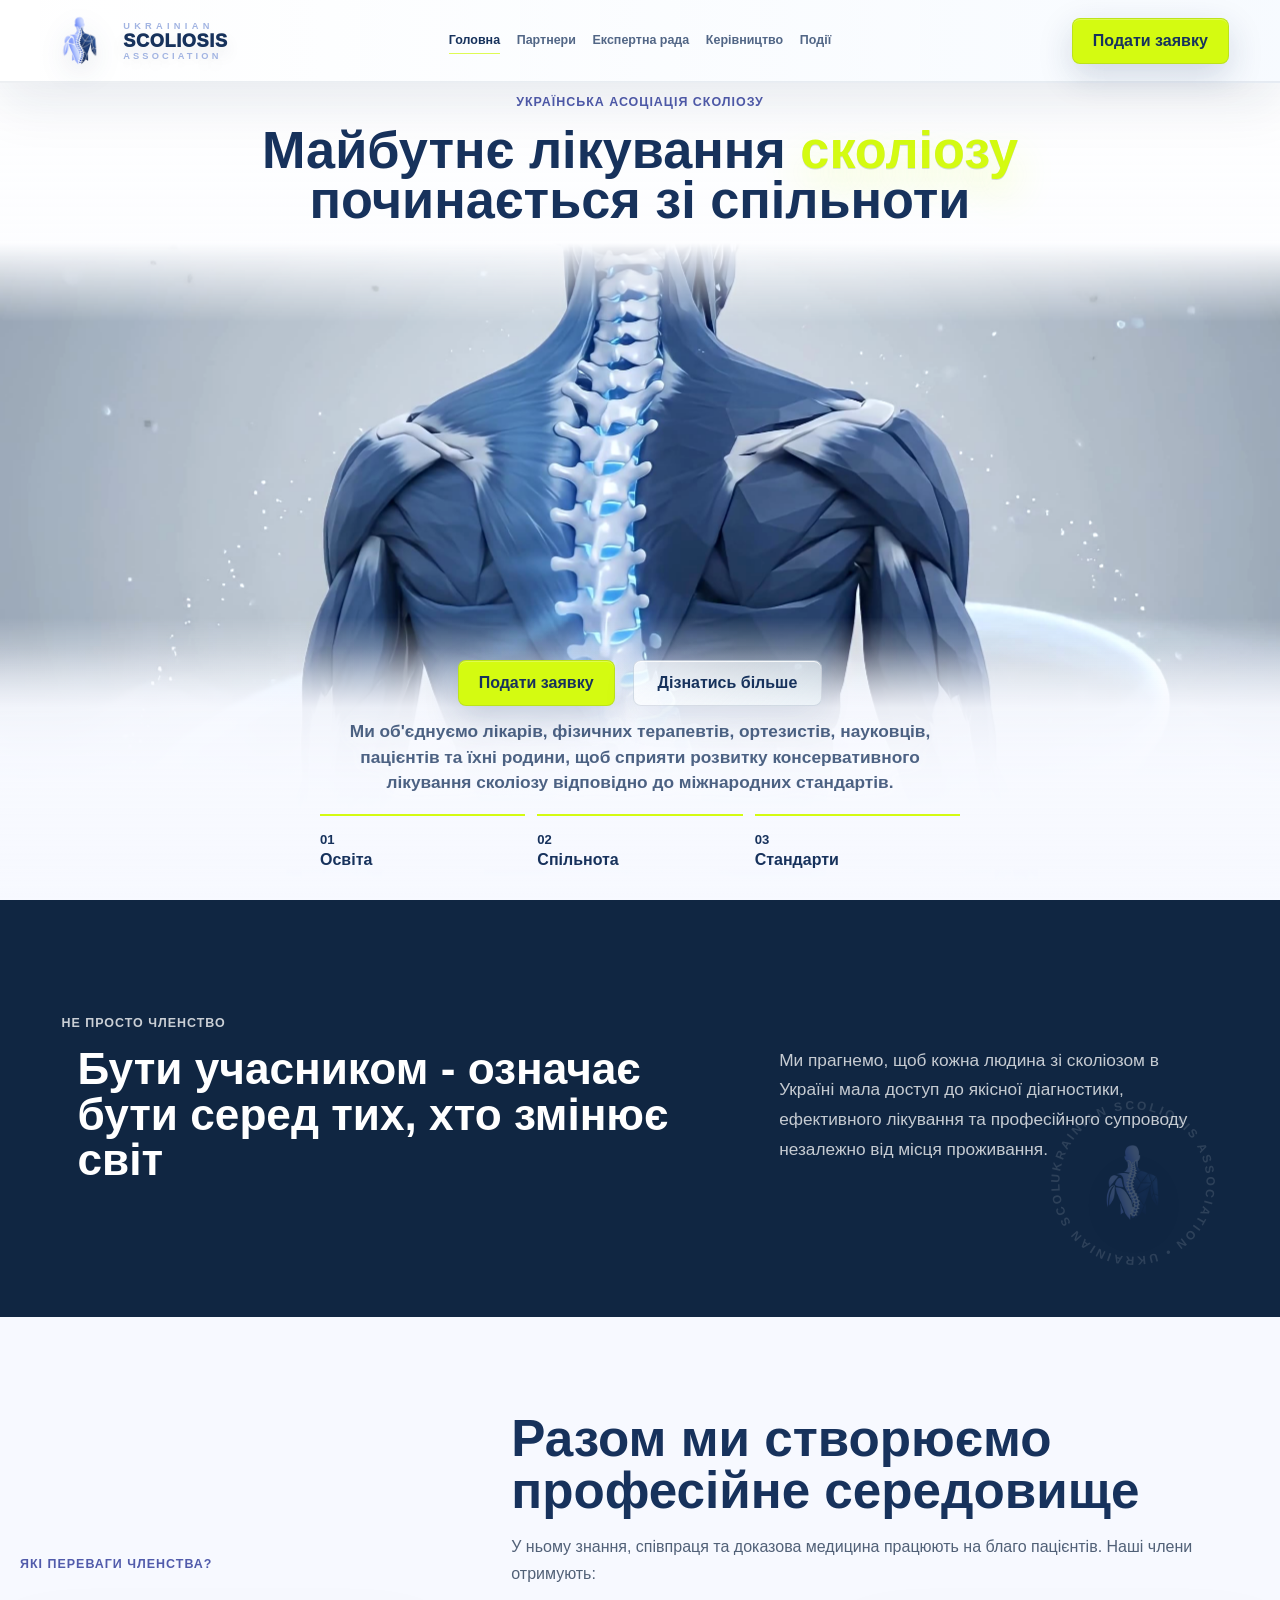
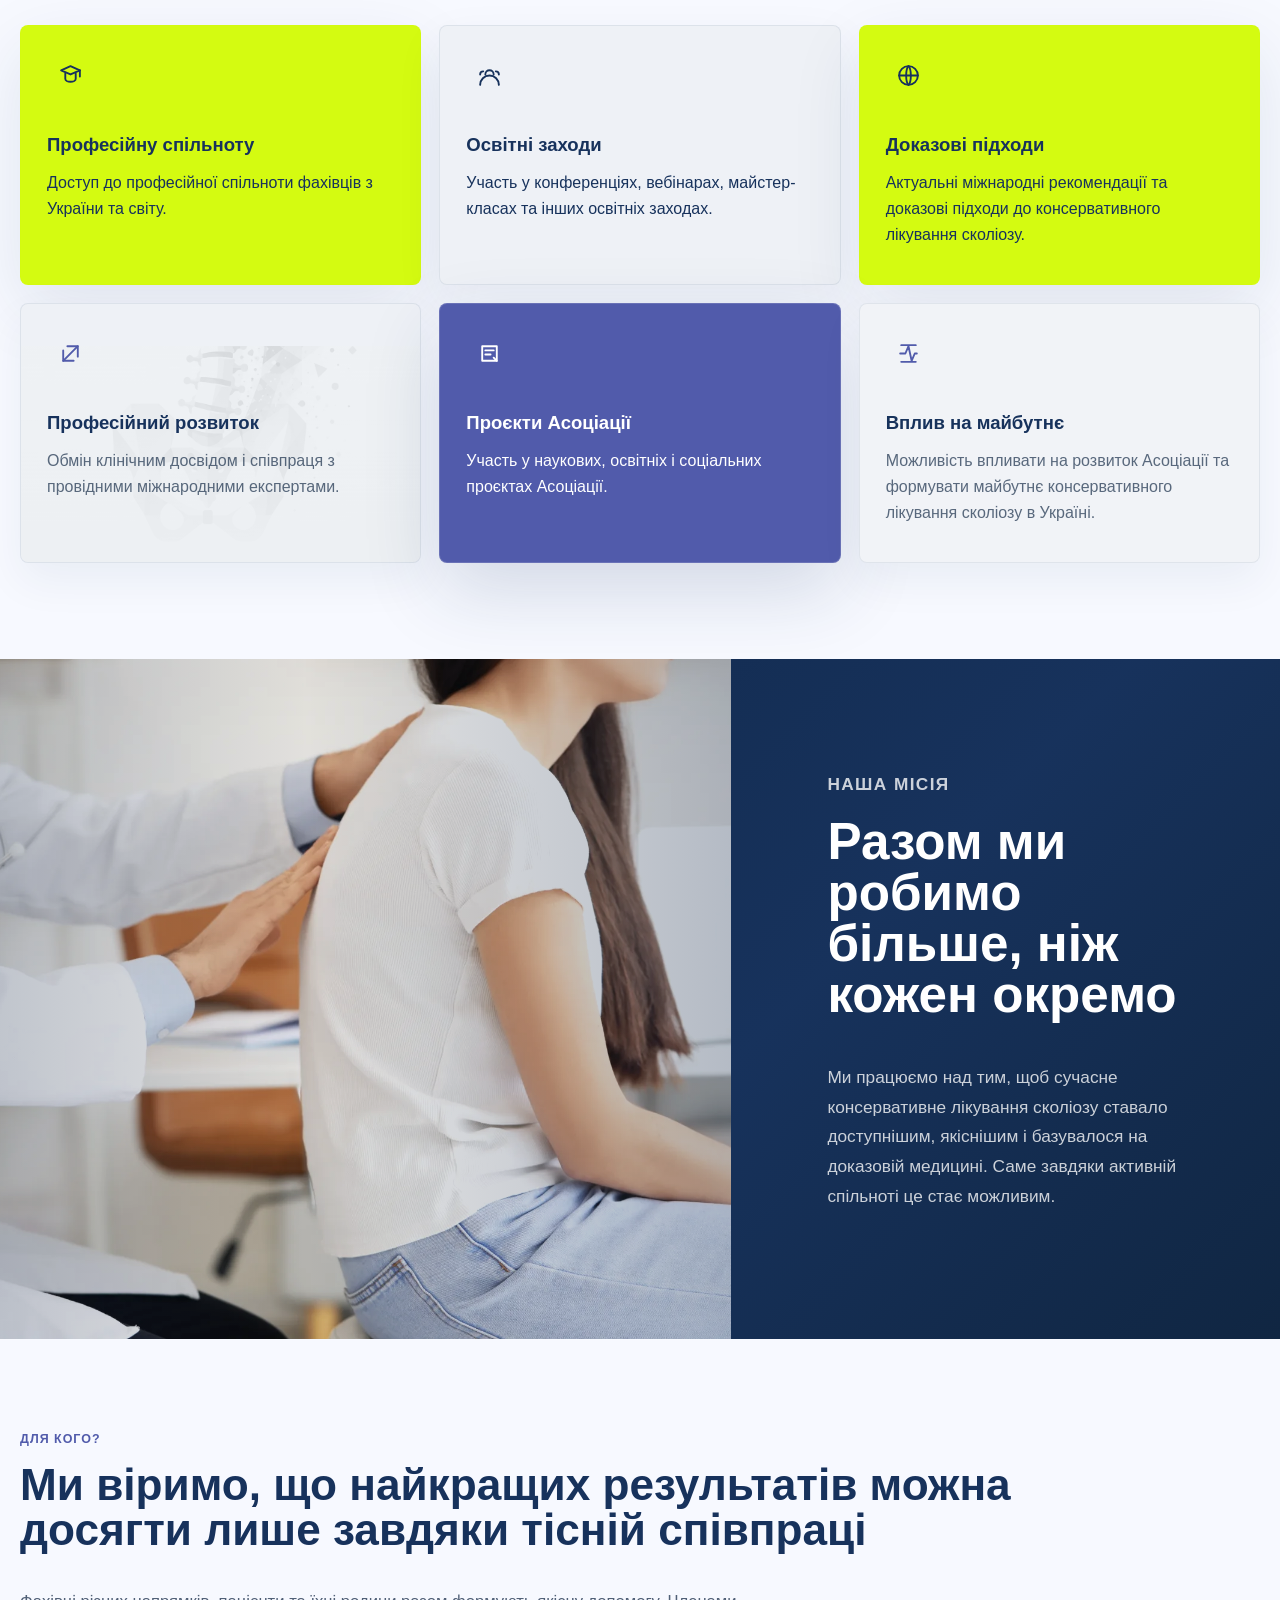
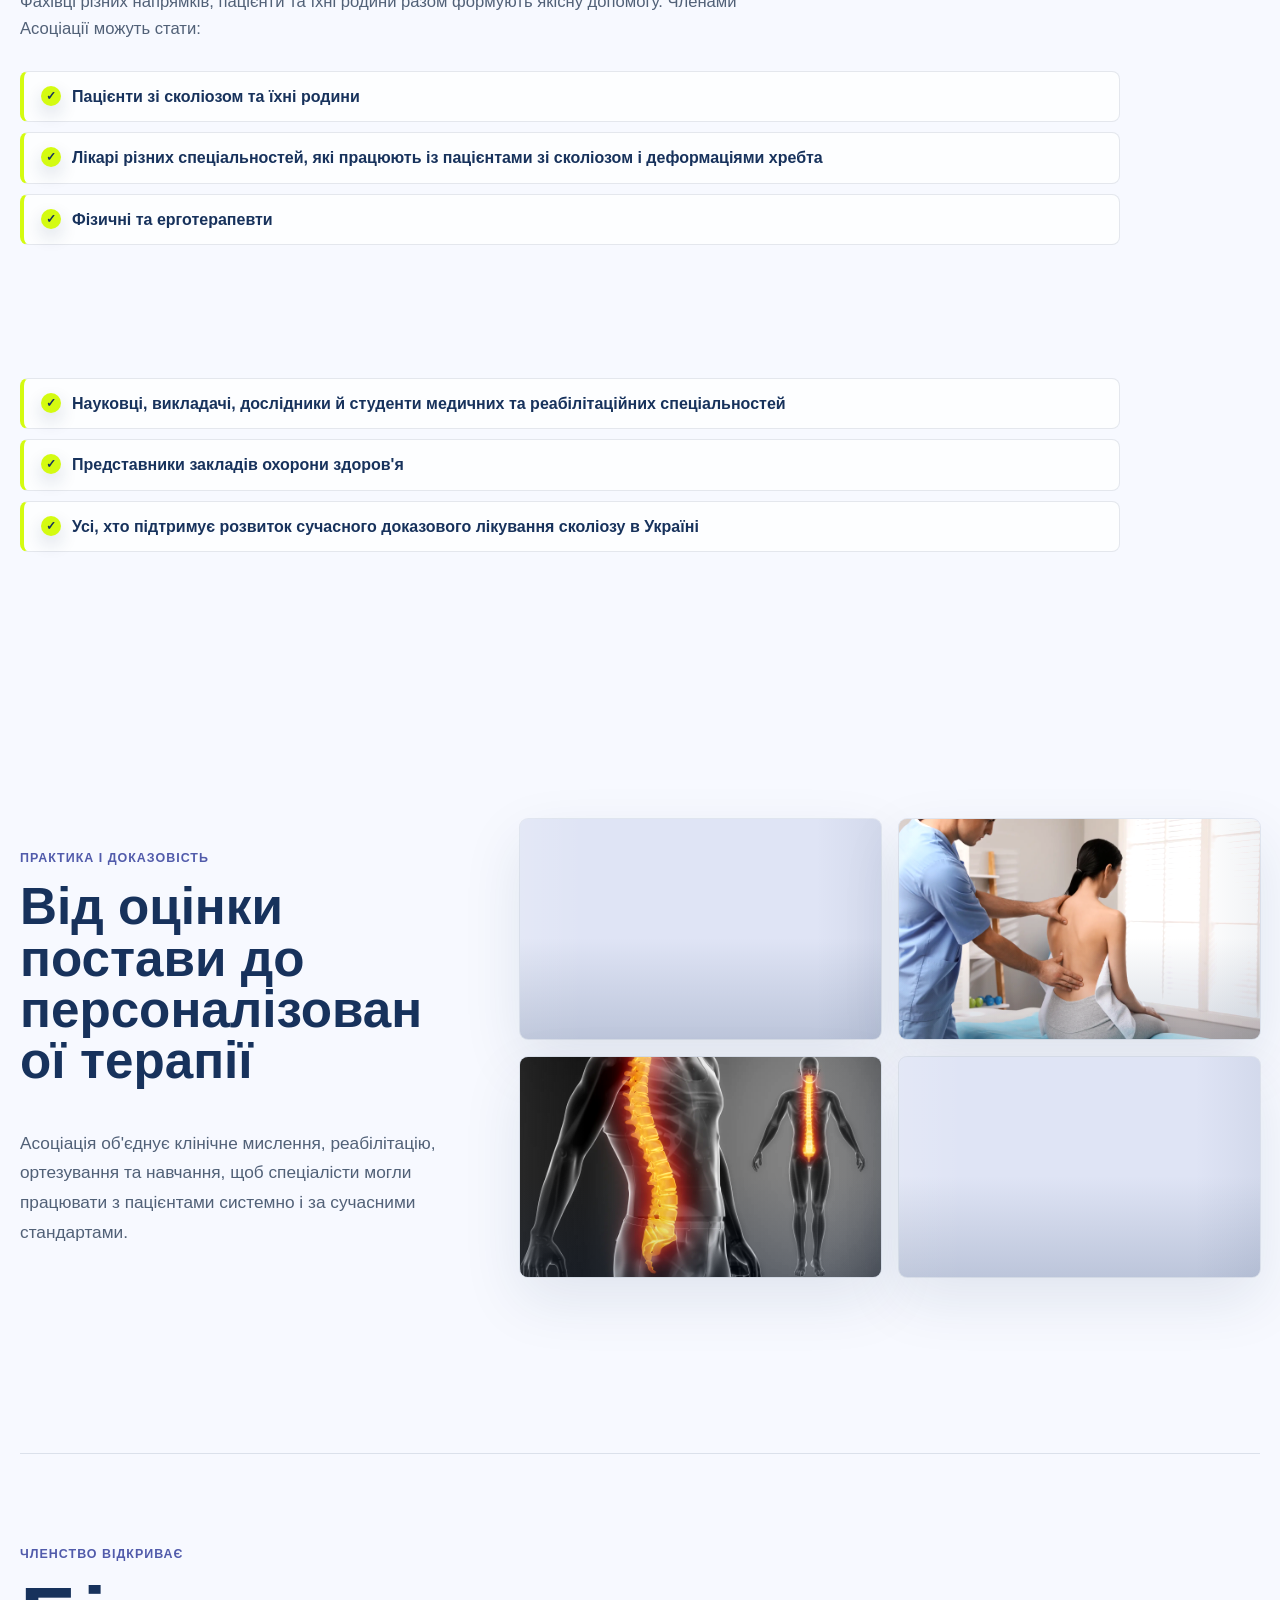
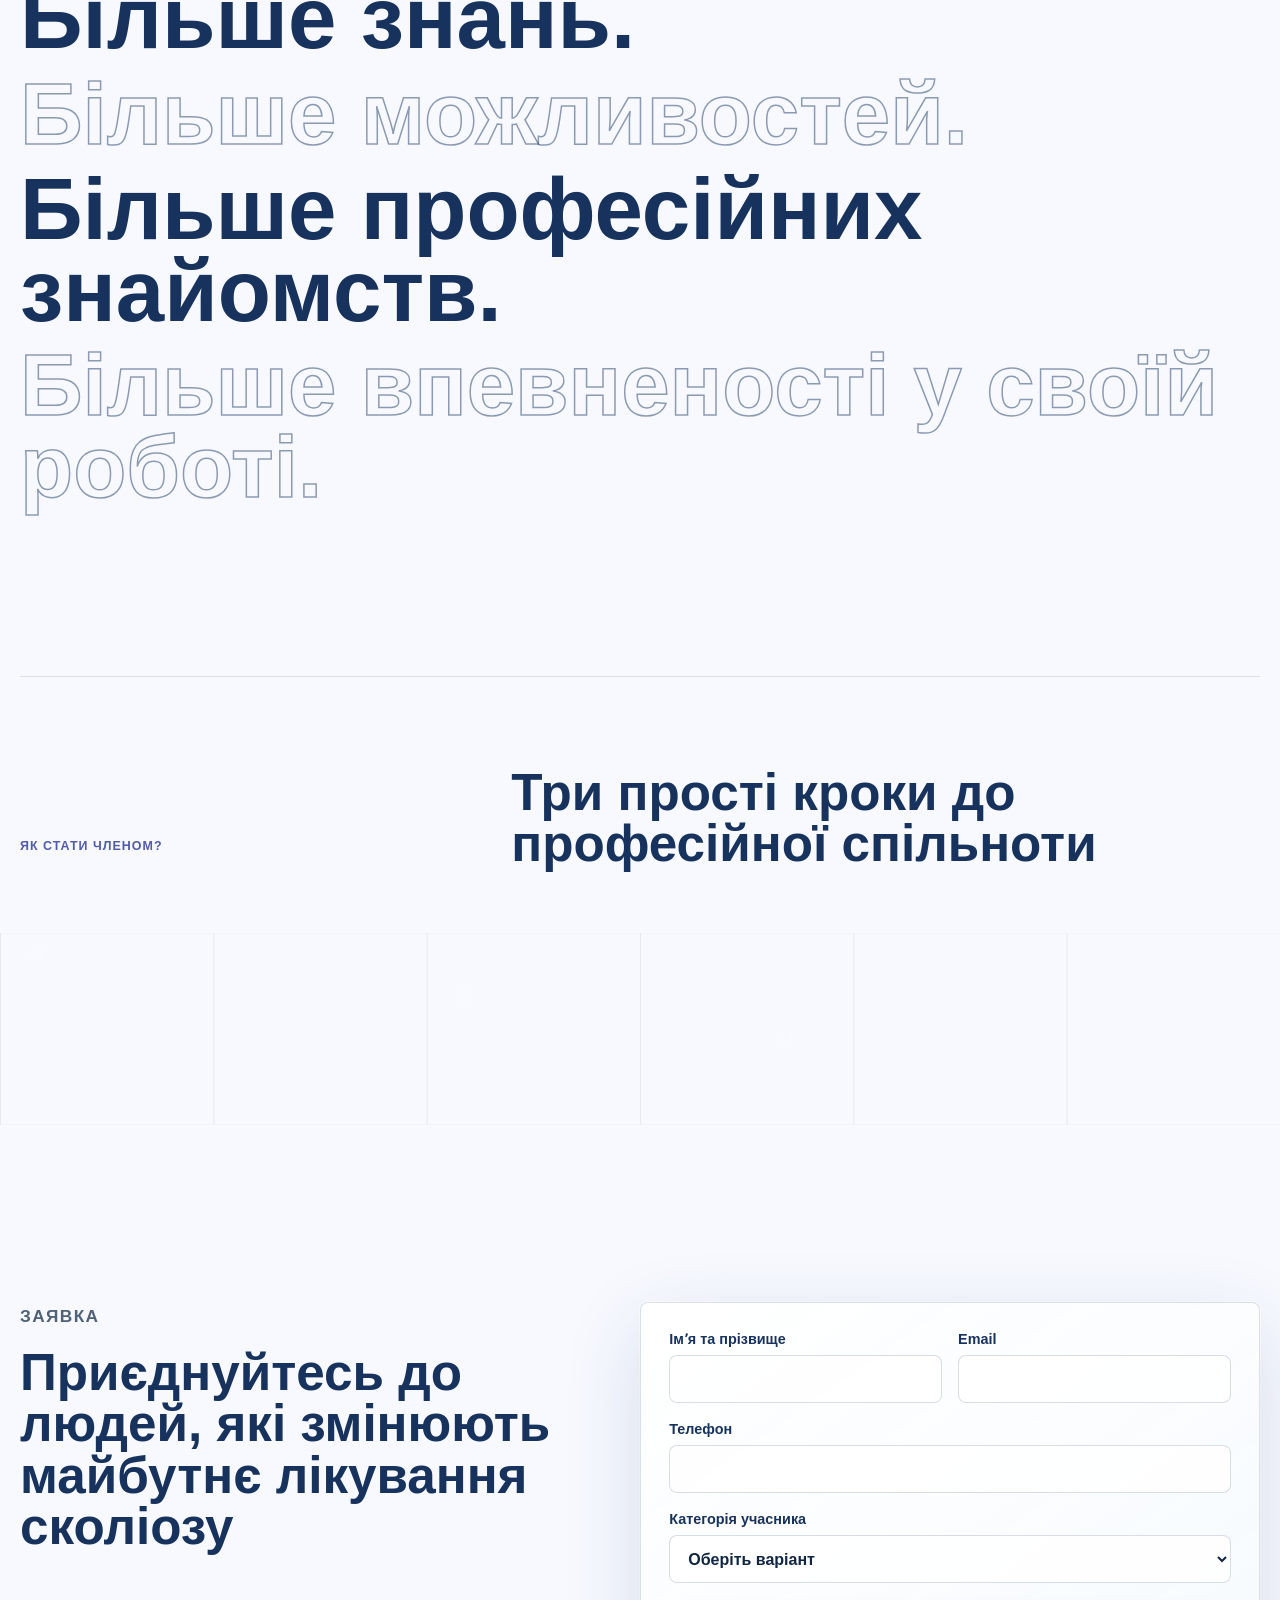
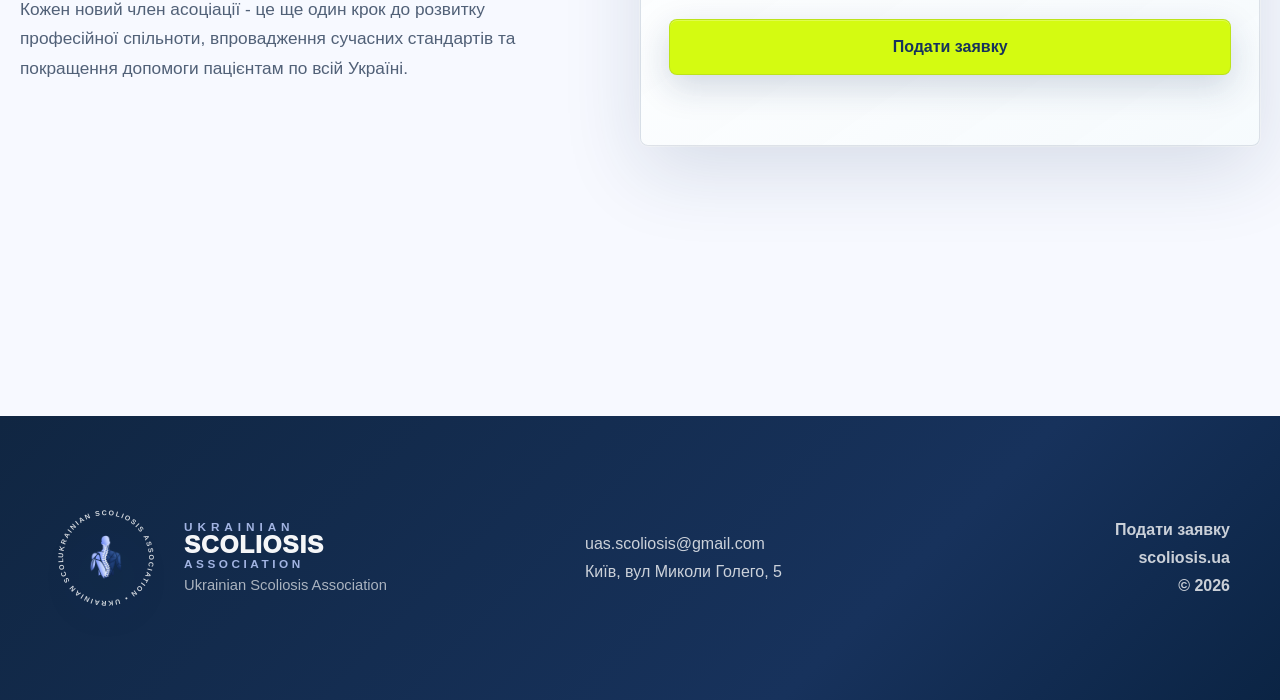
==== index.html @ e2079fc5 "Refine mobile menu typography" ====
<!doctype html>
<html lang="uk">
  <head>
    <meta charset="UTF-8" />
    <meta name="viewport" content="width=device-width, initial-scale=1.0" />
    <meta
      name="description"
      content="Долучайтеся до професійної спільноти спеціалістів, які розвивають сучасне консервативне лікування сколіозу в Україні."
      data-i18n-meta="meta.description"
    />
    <meta name="theme-color" content="#17325C" />
    <title data-i18n-title="meta.title">Українська асоціація сколіозу - членство для спеціалістів</title>
    <script>
      if (sessionStorage.getItem("scoliosis-page-transition") === "1") {
        document.documentElement.classList.add("is-transition-boot");
      }
    </script>
    <link rel="icon" href="assets/images/logo-mark-transparent.webp" />
    <link rel="stylesheet" href="styles/main.css?v=20260714-airy-menu-1" />
  </head>
  <body class="is-loading">
    <div class="depth-backdrop" data-depth-backdrop aria-hidden="true">
      <span class="depth-plane depth-plane-grid"></span>
      <span class="depth-plane depth-plane-glow"></span>
    </div>
    <div class="page-loader" data-page-loader aria-live="polite" aria-label="Завантаження сайту">
      <div class="loader-grid" aria-hidden="true"></div>
      <div class="loader-blocks" aria-hidden="true">
        <span></span>
        <span></span>
        <span></span>
        <span></span>
        <span></span>
        <span></span>
        <span></span>
        <span></span>
        <span></span>
        <span></span>
        <span></span>
        <span></span>
        <span></span>
        <span></span>
        <span></span>
        <span></span>
        <span></span>
        <span></span>
        <span></span>
        <span></span>
        <span></span>
        <span></span>
        <span></span>
        <span></span>
      </div>
      <span class="loader-cross" aria-hidden="true"></span>
      <div class="loader-core">
        <span class="loader-logo-orbit" aria-hidden="true">
          <img src="assets/images/logo-mark.webp" alt="" width="512" height="512" />
        </span>
        <span class="loader-brand-name" aria-label="Ukrainian Scoliosis Association">
          <span class="loader-brand-line" aria-hidden="true">
            <span style="--i: 0">U</span><span style="--i: 1">K</span><span style="--i: 2">R</span><span style="--i: 3">A</span><span style="--i: 4">I</span><span style="--i: 5">N</span><span style="--i: 6">I</span><span style="--i: 7">A</span><span style="--i: 8">N</span>
          </span>
          <span class="loader-brand-line" aria-hidden="true">
            <span style="--i: 9">S</span><span style="--i: 10">C</span><span style="--i: 11">O</span><span style="--i: 12">L</span><span style="--i: 13">I</span><span style="--i: 14">O</span><span style="--i: 15">S</span><span style="--i: 16">I</span><span style="--i: 17">S</span>
          </span>
          <span class="loader-brand-line" aria-hidden="true">
            <span style="--i: 18">A</span><span style="--i: 19">S</span><span style="--i: 20">S</span><span style="--i: 21">O</span><span style="--i: 22">C</span><span style="--i: 23">I</span><span style="--i: 24">A</span><span style="--i: 25">T</span><span style="--i: 26">I</span><span style="--i: 27">O</span><span style="--i: 28">N</span>
          </span>
        </span>
      </div>
    </div>
    <header class="site-header" data-header>
      <a class="brand" href="#top" aria-label="Ukrainian Scoliosis Association">
        <span class="brand-object" aria-hidden="true">
          <img src="assets/images/logo-mark.webp" alt="" width="512" height="512" />
        </span>
        <span class="brand-copy">
          <strong class="brand-title">
            <span>UKRAINIAN</span>
            <span>SCOLIOSIS</span>
            <span>ASSOCIATION</span>
          </strong>
        </span>
      </a>

      <nav class="site-nav" aria-label="Основна навігація" data-i18n-aria="nav.aria">
        <a href="#top" data-i18n="nav.home" aria-current="page">Головна</a>
        <a href="partners.html" data-i18n="nav.partners">Партнери</a>
        <a href="expert-council.html" data-i18n="nav.council">Експертна рада</a>
        <a href="leadership.html" data-i18n="nav.leadership">Керівництво</a>
        <a href="events.html" data-i18n="nav.events">Події</a>
      </nav>

      <div class="header-actions">
        <a class="header-cta" href="#membership-form" data-i18n="cta.short">Подати заявку</a>
        <button class="menu-toggle" type="button" aria-label="Відкрити меню" aria-expanded="false" data-menu-toggle>
          <span></span>
          <span></span>
          <span></span>
        </button>
      </div>
    </header>
    <a class="mobile-floating-cta" href="#membership-form" data-i18n="cta.short">Подати заявку</a>

    <main id="top">
      <section class="hero site-hero section-shell" aria-labelledby="hero-title" data-hero-scene>
        <div class="hero-copy" data-hero-copy>
          <p class="eyebrow" data-i18n="hero.eyebrow">Українська асоціація сколіозу</p>
          <h1 id="hero-title">
            <span data-i18n="hero.titleBefore">Майбутнє лікування</span>
            <span class="hero-title-accent" data-i18n="hero.titleAccent">сколіозу</span>
            <span data-i18n="hero.titleAfter">починається зі спільноти</span>
          </h1>
        </div>

        <div class="hero-visual hero-video-visual" data-hero-visual aria-label="3D-анімація хребта та консервативного лікування сколіозу" data-i18n-aria="hero.visualAria">
          <div class="hero-video-stage">
            <span class="hero-depth-plane hero-depth-plane-back" aria-hidden="true"></span>
            <video
              class="hero-video"
              autoplay
              loop
              muted
              playsinline
              preload="auto"
              poster="assets/videos/hero-poster.jpg"
              aria-hidden="true"
            >
              <source src="assets/videos/hero_video.mp4" type="video/mp4" />
            </video>
            <span class="hero-depth-plane hero-depth-plane-front" aria-hidden="true"></span>
            <span class="hero-video-sweep" aria-hidden="true"></span>
          </div>
        </div>

        <div class="hero-dock" data-hero-dock>
          <div class="hero-actions hero-actions-centered">
            <a class="primary-button" href="#membership-form" data-i18n="cta.short">Подати заявку</a>
            <a class="secondary-button" href="#benefits" data-i18n="cta.more">Дізнатись більше</a>
          </div>

          <p class="hero-lead hero-lead-under" data-i18n="hero.lead">
            Ми об'єднуємо лікарів, фізичних терапевтів, ортезистів, науковців,
            пацієнтів та їхні родини, щоб сприяти розвитку консервативного
            лікування сколіозу відповідно до міжнародних стандартів.
          </p>

          <dl class="hero-stats" aria-label="Напрями асоціації" data-i18n-aria="hero.statsAria">
            <div>
              <dt>01</dt>
              <dd data-i18n="hero.statEducation">Освіта</dd>
            </div>
            <div>
              <dt>02</dt>
              <dd data-i18n="hero.statCommunity">Спільнота</dd>
            </div>
            <div>
              <dt>03</dt>
              <dd data-i18n="hero.statStandards">Стандарти</dd>
            </div>
          </dl>
        </div>
      </section>

      <div class="section-transition-tiles" data-reveal="tile-transition" aria-hidden="true">
        <span></span>
        <span></span>
        <span></span>
        <span></span>
        <span></span>
        <span></span>
        <span></span>
        <span></span>
        <span></span>
        <span></span>
      </div>

      <section class="intro section-shell" aria-labelledby="intro-title" data-hero-intro>
        <div class="section-kicker" data-i18n="intro.kicker">Не просто членство</div>
        <div class="intro-grid">
          <h2 id="intro-title" data-i18n="intro.title">
            Бути учасником - означає бути серед тих, хто змінює світ
          </h2>
          <p data-i18n="intro.text">
            Ми прагнемо, щоб кожна людина зі сколіозом в Україні мала доступ до
            якісної діагностики, ефективного лікування та професійного супроводу
            незалежно від місця проживання.
          </p>
        </div>
        <div class="brand-orbit-mark intro-orbit-mark" aria-hidden="true">
          <img src="assets/images/logo-mark.webp" alt="" width="512" height="512" />
          <svg viewBox="0 0 240 240">
            <defs>
              <path id="brandOrbitPathIntro" d="M120 120 m -92 0 a 92 92 0 1 1 184 0 a 92 92 0 1 1 -184 0" />
            </defs>
            <text>
              <textPath href="#brandOrbitPathIntro">
                UKRAINIAN SCOLIOSIS ASSOCIATION • UKRAINIAN SCOLIOSIS ASSOCIATION •
              </textPath>
            </text>
          </svg>
        </div>
      </section>

      <section class="benefits section-shell" id="benefits" aria-labelledby="benefits-title">
        <div class="section-heading">
          <p class="section-kicker" data-i18n="benefits.kicker">Які переваги членства?</p>
          <div class="section-heading-copy">
            <h2 id="benefits-title" data-i18n="benefits.title">
              Разом ми створюємо професійне середовище
            </h2>
            <p class="section-heading-text" data-i18n="benefits.text">
              У ньому знання, співпраця та доказова медицина працюють на благо
              пацієнтів. Наші члени отримують:
            </p>
          </div>
        </div>
        <div class="benefit-grid">
          <article class="benefit-card reveal-card">
            <span class="icon" aria-hidden="true">
              <svg viewBox="0 0 24 24">
                <path d="M3 7l9-4 9 4-9 4-9-4z" />
                <path d="M7 10v5c0 1.7 2.2 3 5 3s5-1.3 5-3v-5" />
                <path d="M21 7v6" />
              </svg>
            </span>
            <h3 data-i18n="benefits.educationTitle">Професійну спільноту</h3>
            <p data-i18n="benefits.educationText">
              Доступ до професійної спільноти фахівців з України та світу.
            </p>
          </article>

          <article class="benefit-card reveal-card">
            <span class="icon" aria-hidden="true">
              <svg viewBox="0 0 24 24">
                <path d="M16 11a4 4 0 1 0-8 0" />
                <path d="M3 21a7 7 0 0 1 18 0" />
                <path d="M18 8a3 3 0 0 1 3 3" />
                <path d="M3 11a3 3 0 0 1 3-3" />
              </svg>
            </span>
            <h3 data-i18n="benefits.communityTitle">Освітні заходи</h3>
            <p data-i18n="benefits.communityText">
              Участь у конференціях, вебінарах, майстер-класах та інших освітніх
              заходах.
            </p>
          </article>

          <article class="benefit-card reveal-card">
            <span class="icon" aria-hidden="true">
              <svg viewBox="0 0 24 24">
                <circle cx="12" cy="12" r="9" />
                <path d="M3 12h18" />
                <path d="M12 3c3 3 3 15 0 18" />
                <path d="M12 3c-3 3-3 15 0 18" />
              </svg>
            </span>
            <h3 data-i18n="benefits.internationalTitle">Доказові підходи</h3>
            <p data-i18n="benefits.internationalText">
              Актуальні міжнародні рекомендації та доказові підходи до
              консервативного лікування сколіозу.
            </p>
          </article>

          <article class="benefit-card reveal-card">
            <span class="icon" aria-hidden="true">
              <svg viewBox="0 0 24 24">
                <path d="M5 19l14-14" />
                <path d="M9 5h10v10" />
                <path d="M5 9v10h10" />
              </svg>
            </span>
            <h3 data-i18n="benefits.opportunitiesTitle">Професійний розвиток</h3>
            <p data-i18n="benefits.opportunitiesText">
              Обмін клінічним досвідом і співпраця з провідними міжнародними
              експертами.
            </p>
          </article>

          <article class="benefit-card reveal-card">
            <span class="icon" aria-hidden="true">
              <svg viewBox="0 0 24 24">
                <path d="M5 5h14v14H5z" />
                <path d="M8 9h8" />
                <path d="M8 13h5" />
                <path d="M16 16l3 3" />
              </svg>
            </span>
            <h3 data-i18n="benefits.projectsTitle">Проєкти Асоціації</h3>
            <p data-i18n="benefits.projectsText">
              Участь у наукових, освітніх і соціальних проєктах Асоціації.
            </p>
          </article>

          <article class="benefit-card reveal-card">
            <span class="icon" aria-hidden="true">
              <svg viewBox="0 0 24 24">
                <path d="M4 12h5l3-7 3 14 3-7h2" />
                <path d="M5 20h14" />
                <path d="M5 4h14" />
              </svg>
            </span>
            <h3 data-i18n="benefits.impactTitle">Вплив на майбутнє</h3>
            <p data-i18n="benefits.impactText">
              Можливість впливати на розвиток Асоціації та формувати майбутнє
              консервативного лікування сколіозу в Україні.
            </p>
          </article>
        </div>
      </section>

      <section class="mission" id="mission" aria-labelledby="mission-title">
        <div class="mission-media">
          <img
            src="assets/images/IMG_8683.webp"
            alt="Анатомічна візуалізація викривлення хребта при сколіозі"
            data-i18n-alt="mission.imageAlt"
            width="1800"
            height="1200"
            loading="lazy"
            decoding="async"
          />
        </div>
        <div class="mission-copy">
          <p class="section-kicker" data-i18n="mission.kicker">Наша місія</p>
          <h2 id="mission-title" data-i18n="mission.title">
            Разом ми робимо більше, ніж кожен окремо
          </h2>
          <p data-i18n="mission.text">
            Ми працюємо над тим, щоб сучасне консервативне лікування сколіозу
            ставало доступнішим, якіснішим і базувалося на доказовій медицині.
            Саме завдяки активній спільноті це стає можливим.
          </p>
        </div>
      </section>

      <section class="audience section-shell" id="audience" aria-labelledby="audience-title">
        <div class="audience-copy">
          <p class="section-kicker" data-i18n="audience.kicker">Для кого?</p>
          <h2 id="audience-title" data-i18n="audience.title">
            Ми віримо, що найкращих результатів можна досягти лише завдяки
            тісній співпраці
          </h2>
          <p class="audience-lead" data-i18n="audience.lead">
            Фахівці різних напрямків, пацієнти та їхні родини разом формують
            якісну допомогу. Членами Асоціації можуть стати:
          </p>
          <ul class="check-list">
            <li data-i18n="audience.itemPatients">Пацієнти зі сколіозом та їхні родини</li>
            <li data-i18n="audience.itemDoctors">
              Лікарі різних спеціальностей, які працюють із пацієнтами зі
              сколіозом і деформаціями хребта
            </li>
            <li data-i18n="audience.itemTherapists">Фізичні та ерготерапевти</li>
            <li data-i18n="audience.itemOrthoses">Ортезисти-протезисти</li>
            <li data-i18n="audience.itemPsychologists">Психологи та психотерапевти</li>
            <li data-i18n="audience.itemResearchers">
              Науковці, викладачі, дослідники й студенти медичних та
              реабілітаційних спеціальностей
            </li>
            <li data-i18n="audience.itemHealthcare">Представники закладів охорони здоров'я</li>
            <li data-i18n="audience.itemSupporters">
              Усі, хто підтримує розвиток сучасного доказового лікування
              сколіозу в Україні
            </li>
          </ul>
        </div>
      </section>

      <section class="therapy-gallery section-shell" aria-labelledby="gallery-title">
        <div class="gallery-copy">
          <p class="section-kicker" data-i18n="gallery.kicker">Практика і доказовість</p>
          <h2 id="gallery-title" data-i18n="gallery.title">
            Від оцінки постави до персоналізованої терапії
          </h2>
          <p data-i18n="gallery.text">
            Асоціація об'єднує клінічне мислення, реабілітацію, ортезування та навчання,
            щоб спеціалісти могли працювати з пацієнтами системно і за сучасними стандартами.
          </p>
        </div>
        <div class="gallery-mosaic" aria-label="Візуальні матеріали про діагностику та терапію сколіозу" data-i18n-aria="gallery.aria">
          <figure class="gallery-card gallery-card-large">
            <img src="assets/images/IMG_8685.webp" alt="Спеціаліст оцінює поставу пацієнтки" data-i18n-alt="gallery.altAssessment" width="1800" height="1200" loading="lazy" decoding="async" />
          </figure>
          <figure class="gallery-card">
            <img src="assets/images/IMG_8686.webp" alt="Фізичний терапевт проводить огляд спини" data-i18n-alt="gallery.altTherapy" width="1800" height="1200" loading="lazy" decoding="async" />
          </figure>
          <figure class="gallery-card">
            <img src="assets/images/IMG_8691.webp" alt="3D візуалізація хребта" data-i18n-alt="gallery.altSpine" width="1800" height="2400" loading="lazy" decoding="async" />
          </figure>
          <figure class="gallery-card gallery-card-wide">
            <img src="assets/images/IMG_8684.webp" alt="Візуалізація шийного відділу хребта" data-i18n-alt="gallery.altClinical" width="1800" height="2700" loading="lazy" decoding="async" />
          </figure>
        </div>
      </section>

      <section class="opens section-shell" aria-labelledby="opens-title">
        <p class="section-kicker" data-i18n="opens.kicker">Членство відкриває</p>
        <h2 id="opens-title" class="sr-only" data-i18n="opens.srTitle">Що відкриває членство</h2>
        <div class="open-lines" aria-label="Переваги членства" data-i18n-aria="opens.aria">
          <span data-i18n="opens.knowledge">Більше знань.</span>
          <span data-i18n="opens.opportunities">Більше можливостей.</span>
          <span data-i18n="opens.connections">Більше професійних знайомств.</span>
          <span data-i18n="opens.confidence">Більше впевненості у своїй роботі.</span>
        </div>
      </section>

      <section class="steps section-shell" aria-labelledby="steps-title" data-steps-progress>
        <div class="steps-sticky">
          <div class="section-heading">
            <p class="section-kicker" data-i18n="steps.kicker">Як стати членом?</p>
            <h2 id="steps-title" data-i18n="steps.title">
              Три прості кроки до професійної спільноти
            </h2>
          </div>
          <ol class="step-list" data-step-list>
            <li data-step-card>
              <span>01</span>
              <strong data-i18n="steps.one">Заповніть заявку.</strong>
            </li>
            <li data-step-card>
              <span>02</span>
              <strong data-i18n="steps.two">Підтвердіть членство.</strong>
            </li>
            <li data-step-card>
              <span>03</span>
              <strong data-i18n="steps.three">Отримайте доступ до всіх можливостей асоціації.</strong>
            </li>
          </ol>
        </div>
      </section>

      <section class="apply section-shell" id="apply" aria-labelledby="apply-title">
        <div class="apply-copy">
          <p class="section-kicker" data-i18n="apply.kicker">Заявка</p>
          <h2 id="apply-title" data-i18n="apply.title">
            Приєднуйтесь до людей, які змінюють майбутнє лікування сколіозу
          </h2>
          <p data-i18n="apply.text">
            Кожен новий член асоціації - це ще один крок до розвитку професійної
            спільноти, впровадження сучасних стандартів та покращення допомоги
            пацієнтам по всій Україні.
          </p>
        </div>

        <form class="membership-form" id="membership-form" data-membership-form novalidate>
          <div class="form-row">
            <label>
              <span data-i18n="form.fullName">Імʼя та прізвище</span>
              <input name="fullName" autocomplete="name" required />
            </label>
            <label>
              <span data-i18n="form.email">Email</span>
              <input name="email" type="email" autocomplete="email" required />
            </label>
          </div>
          <label>
            <span data-i18n="form.phone">Телефон</span>
            <input name="phone" type="tel" autocomplete="tel" required />
          </label>
          <label>
            <span data-i18n="form.category">Категорія учасника</span>
            <select name="memberType" required data-member-type-select>
              <option value="" data-i18n="form.choose">Оберіть варіант</option>
              <option value="patient" data-i18n="form.optionPatient">Пацієнт зі сколіозом</option>
              <option value="doctor" data-i18n="form.optionDoctor">Лікар, який працює з пацієнтами зі сколіозом</option>
              <option value="therapist" data-i18n="form.optionTherapist">Фізичний або ерготерапевт</option>
              <option value="orthotist" data-i18n="form.optionOrthotist">Ортезист-протезист</option>
              <option value="psychologist" data-i18n="form.optionPsychologist">Психолог або психотерапевт</option>
              <option value="researcher" data-i18n="form.optionResearcher">Науковець, викладач, дослідник або студент медичної/реабілітаційної спеціальності</option>
              <option value="healthcare" data-i18n="form.optionHealthcare">Представник закладу охорони здоров'я</option>
              <option value="supporter" data-i18n="form.optionSupporter">Прихильник розвитку доказового лікування сколіозу в Україні</option>
              <option value="other" data-i18n="form.optionOther">Інше</option>
            </select>
          </label>
          <label class="member-type-other" data-member-type-other aria-hidden="true">
            <span data-i18n="form.memberTypeOther">Свій варіант</span>
            <input name="memberTypeOther" autocomplete="organization-title" data-member-type-other-input />
          </label>
          <input class="honeypot" name="website" tabindex="-1" autocomplete="off" />
          <button class="primary-button form-submit" type="submit" data-i18n="cta.short">
            Подати заявку
          </button>
          <p class="form-status" data-form-status role="status" aria-live="polite"></p>
        </form>
      </section>
    </main>

    <footer class="site-footer">
      <div class="footer-brand-group">
        <div class="brand-orbit-mark footer-orbit-mark" aria-hidden="true">
          <img src="assets/images/logo-mark.webp" alt="" width="512" height="512" />
          <svg viewBox="0 0 240 240">
            <defs>
              <path id="brandOrbitPathFooter" d="M120 120 m -92 0 a 92 92 0 1 1 184 0 a 92 92 0 1 1 -184 0" />
            </defs>
            <text>
              <textPath href="#brandOrbitPathFooter">
                UKRAINIAN SCOLIOSIS ASSOCIATION • UKRAINIAN SCOLIOSIS ASSOCIATION •
              </textPath>
            </text>
          </svg>
        </div>
        <div>
          <strong class="footer-wordmark">
            <span>UKRAINIAN</span>
            <span>SCOLIOSIS</span>
            <span>ASSOCIATION</span>
          </strong>
          <span data-i18n="brand.subtitle">Ukrainian Scoliosis Association</span>
        </div>
      </div>
      <address class="footer-contacts">
        <a href="mailto:uas.scoliosis@gmail.com">uas.scoliosis@gmail.com</a>
        <span>Київ, вул Миколи Голего, 5</span>
      </address>
      <div class="footer-meta">
        <a href="#membership-form" data-i18n="cta.short">Подати заявку</a>
        <span>scoliosis.ua</span>
        <span>© 2026</span>
      </div>
    </footer>

    <script type="module" src="scripts/main.js?v=20260714-logo-curtain-1"></script>
  </body>
</html>
---- styles/main.css ----
@import url("./base/base.css?v=20260704-native-pointer-cursor-1");
@import url("./utilities/motion.css?v=20260703-no-scroll-animations-1");
@import url("./components/loader.css?v=20260714-logo-curtain-1");
@import url("./components/header.css?v=20260714-mobile-menu-transition-1");
@import url("./sections/hero.css?v=20260703-safari-hero-anchor-1");
@import url("./sections/content.css?v=20260704-static-sections-1");
@import url("./components/form.css?v=20260704-mobile-input-zoom-1");
@import url("./components/footer.css?v=20260703-logo-accent-a2b4e2-1");
@import url("./pages.css?v=20260714-nav-motion-1");
@import url("./utilities/animations.css?v=20260703-steps-numbers-static-open-lines-1");
@import url("./utilities/responsive.css?v=20260714-airy-menu-1");
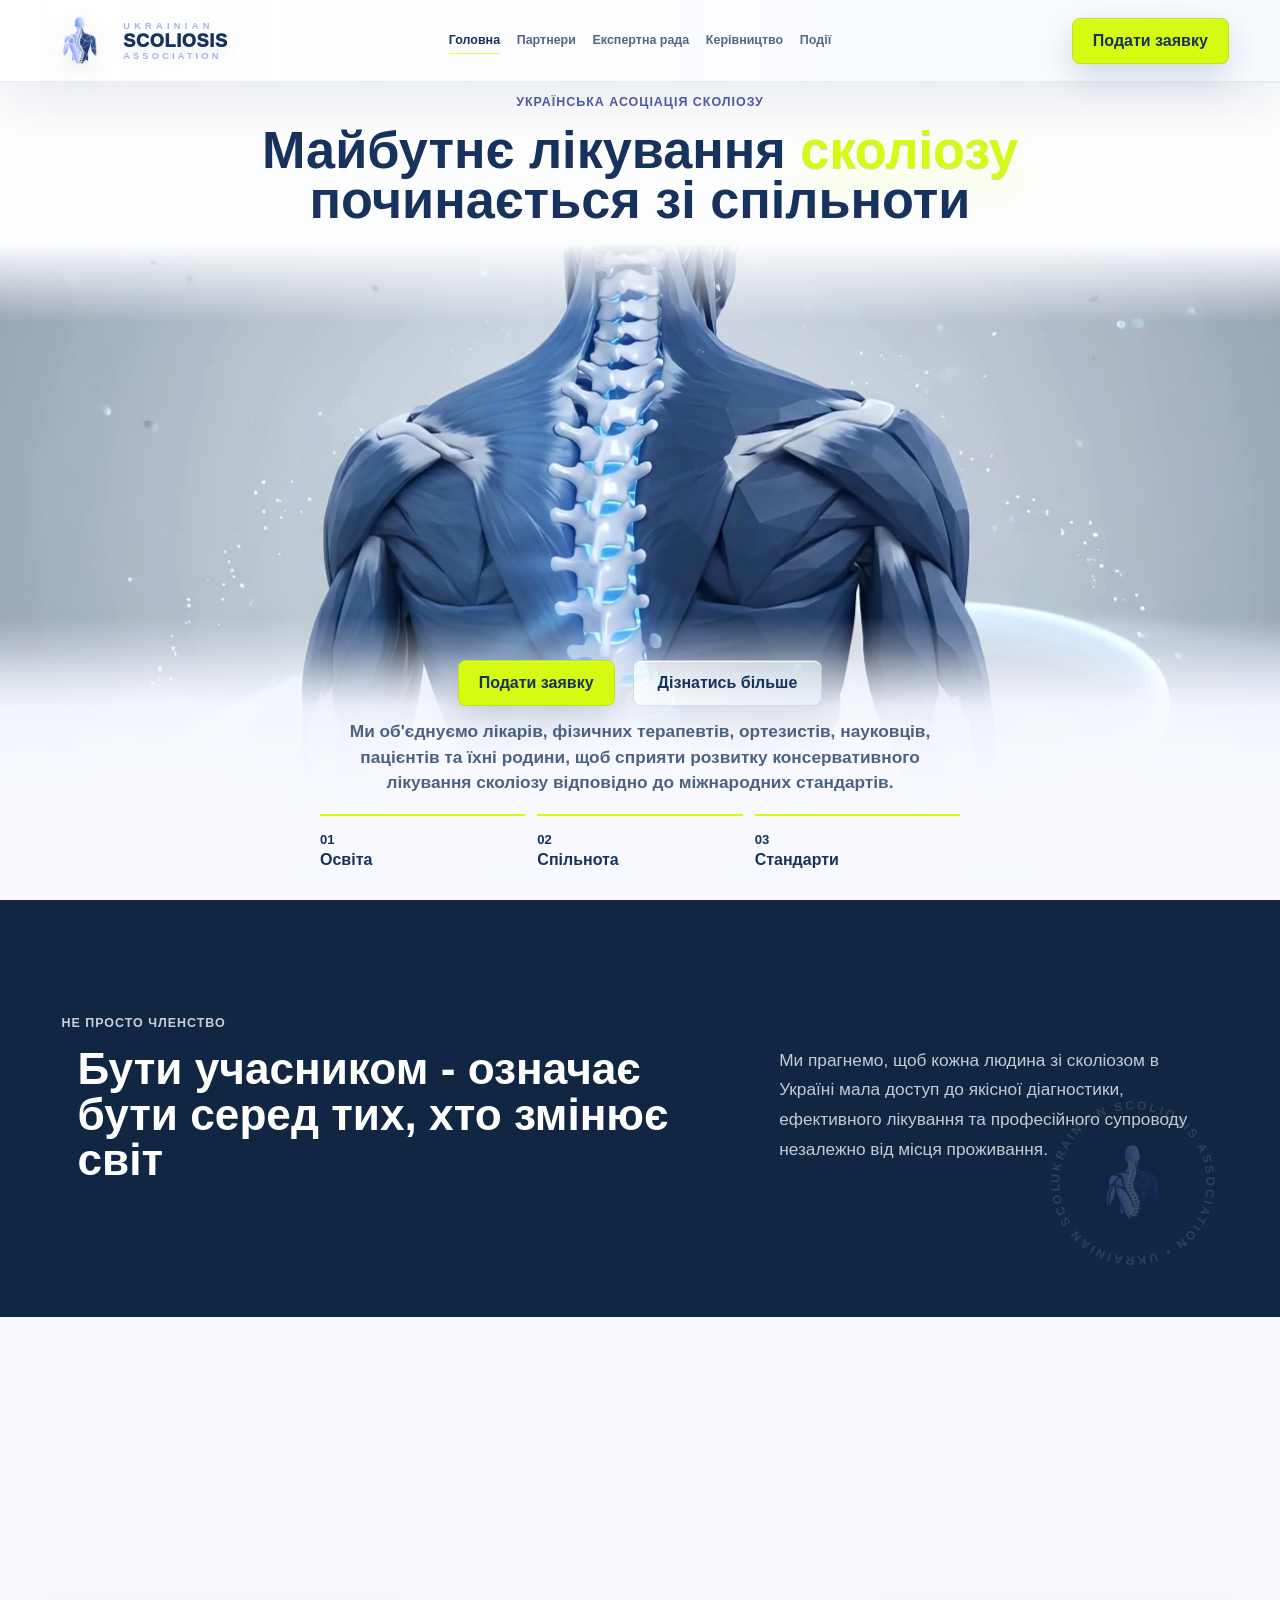
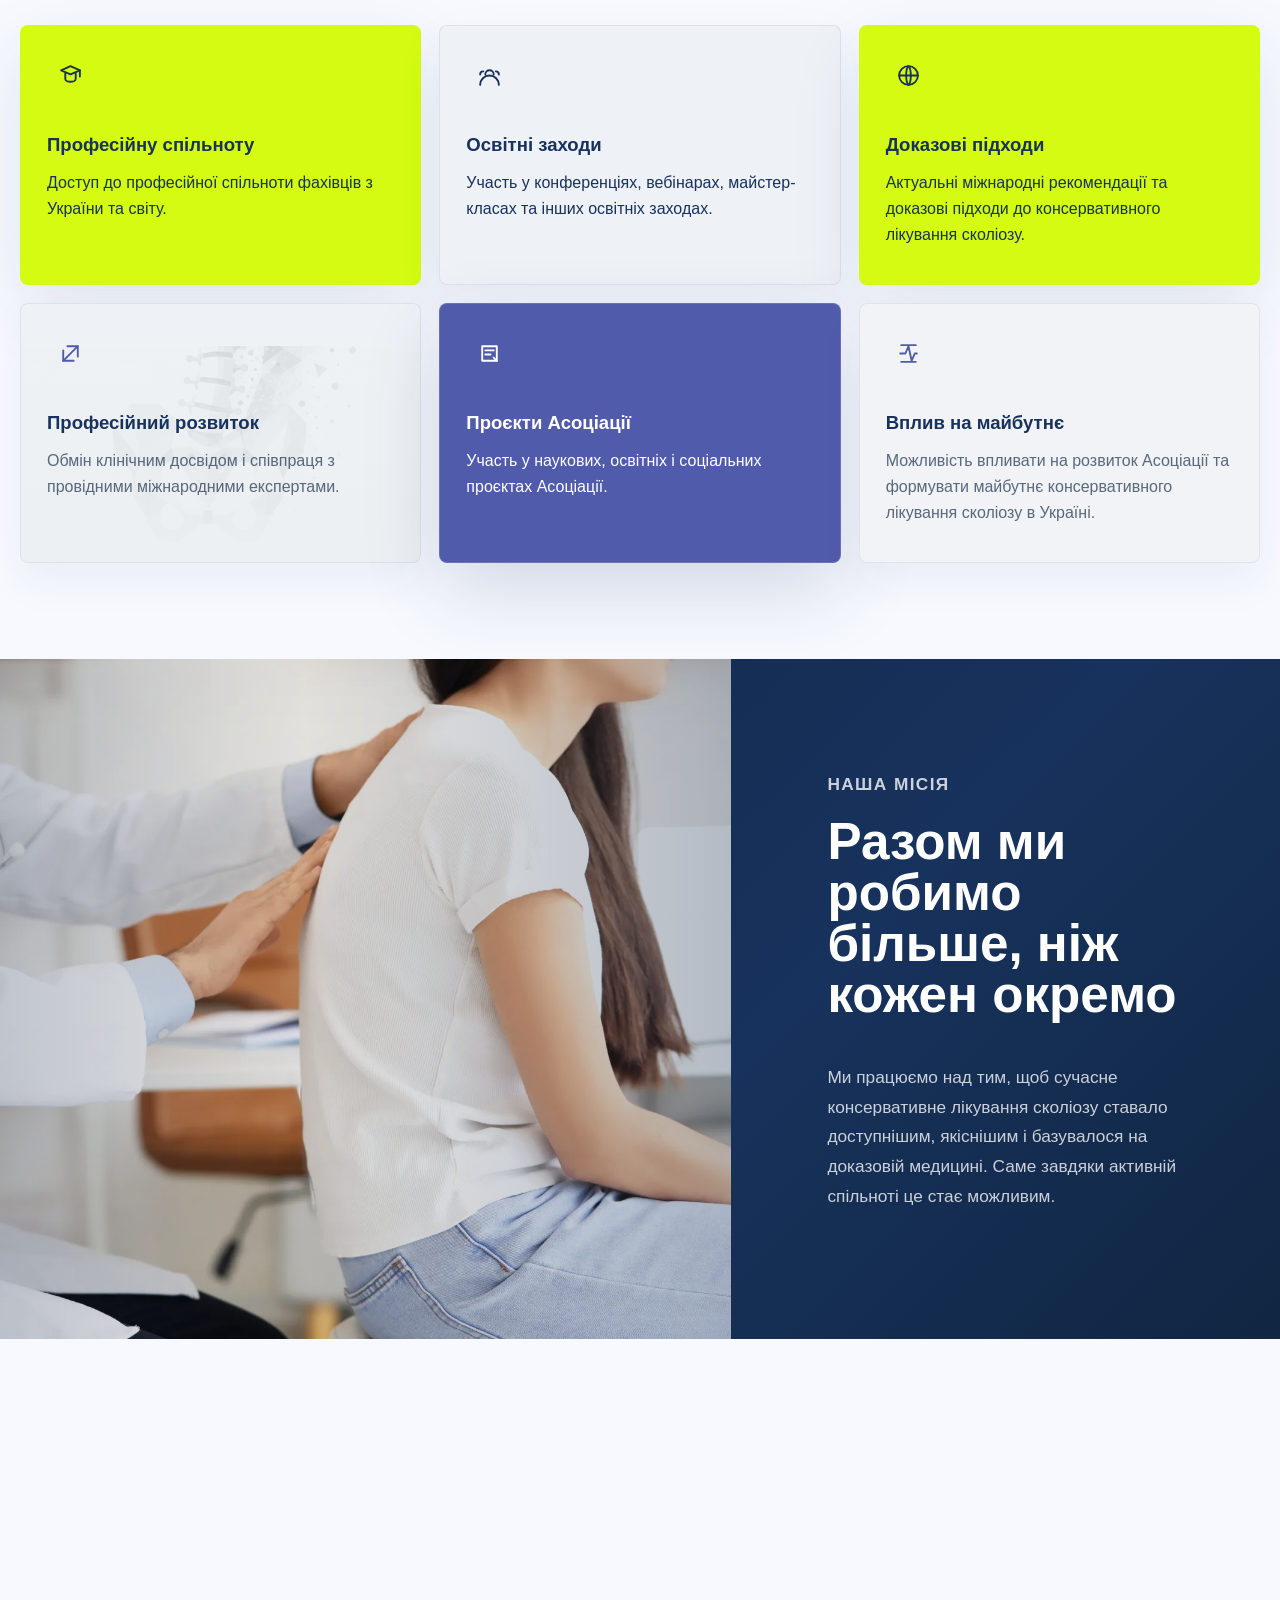
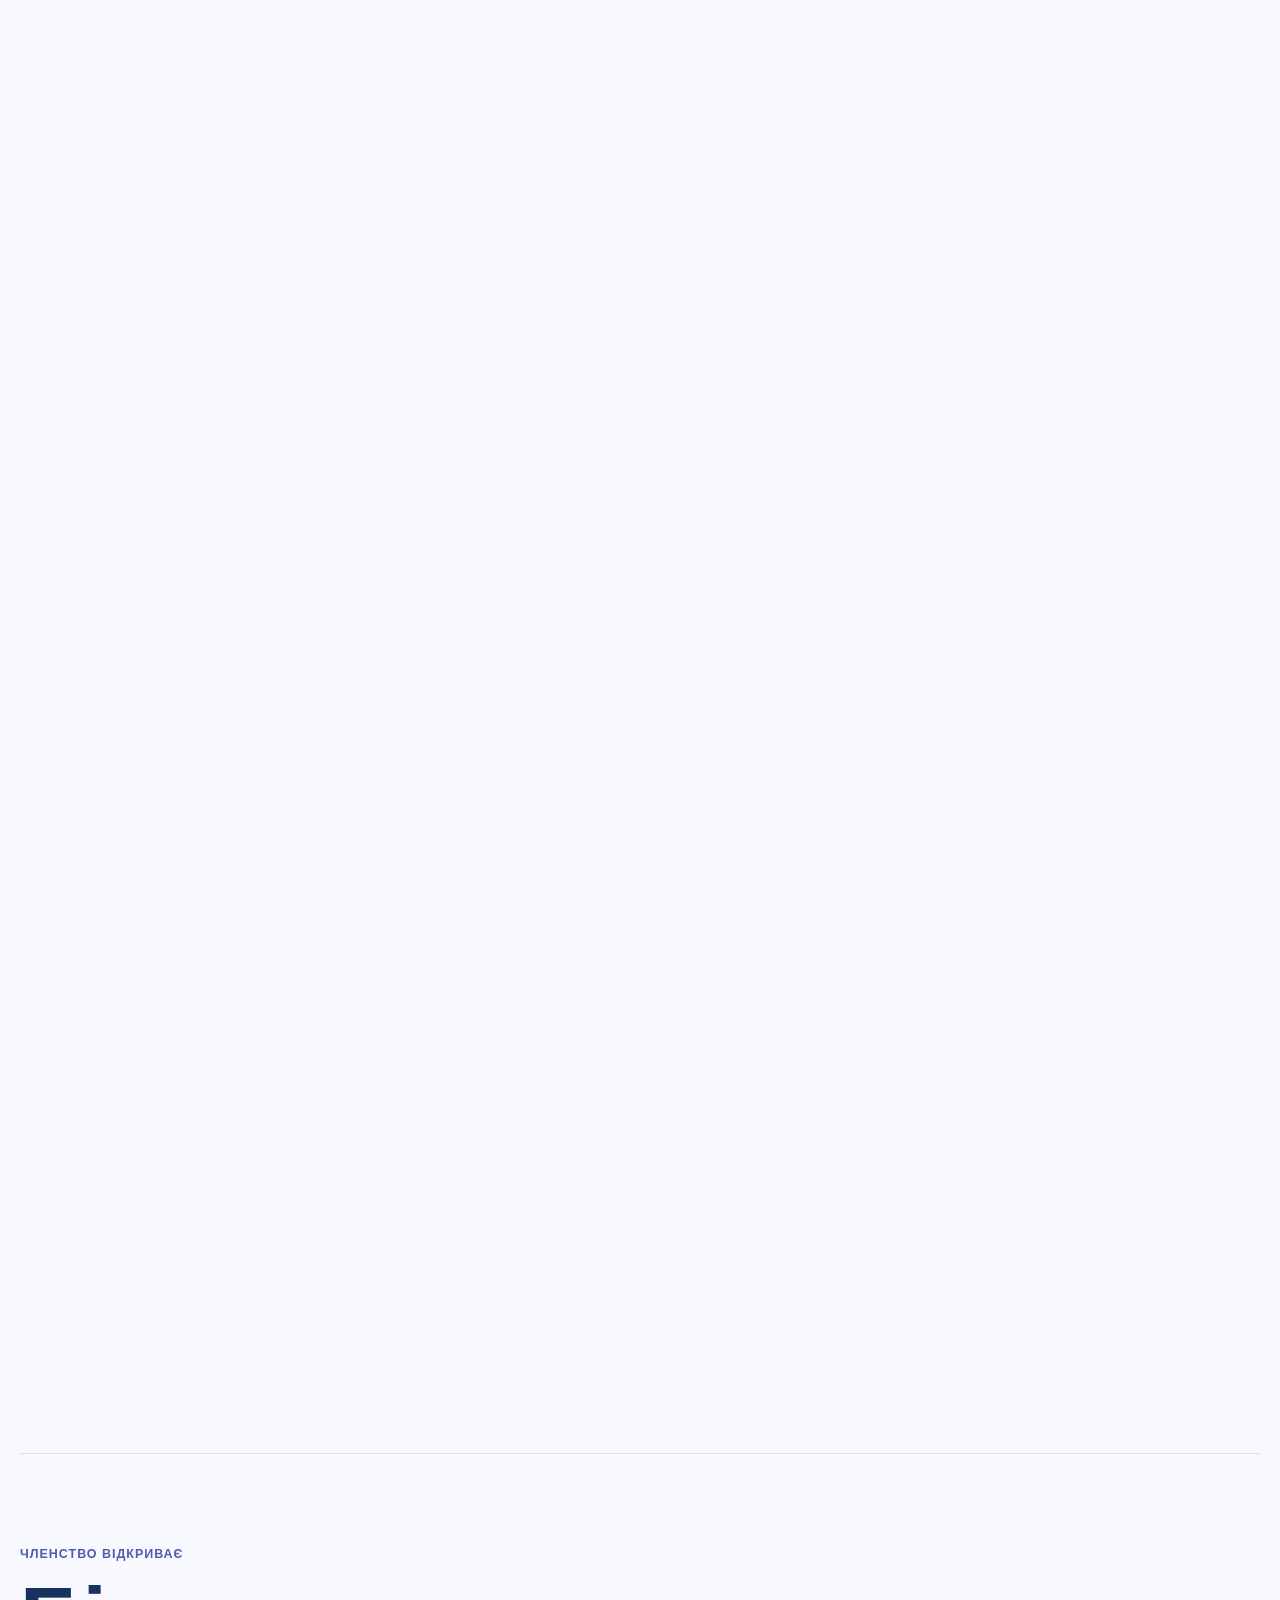
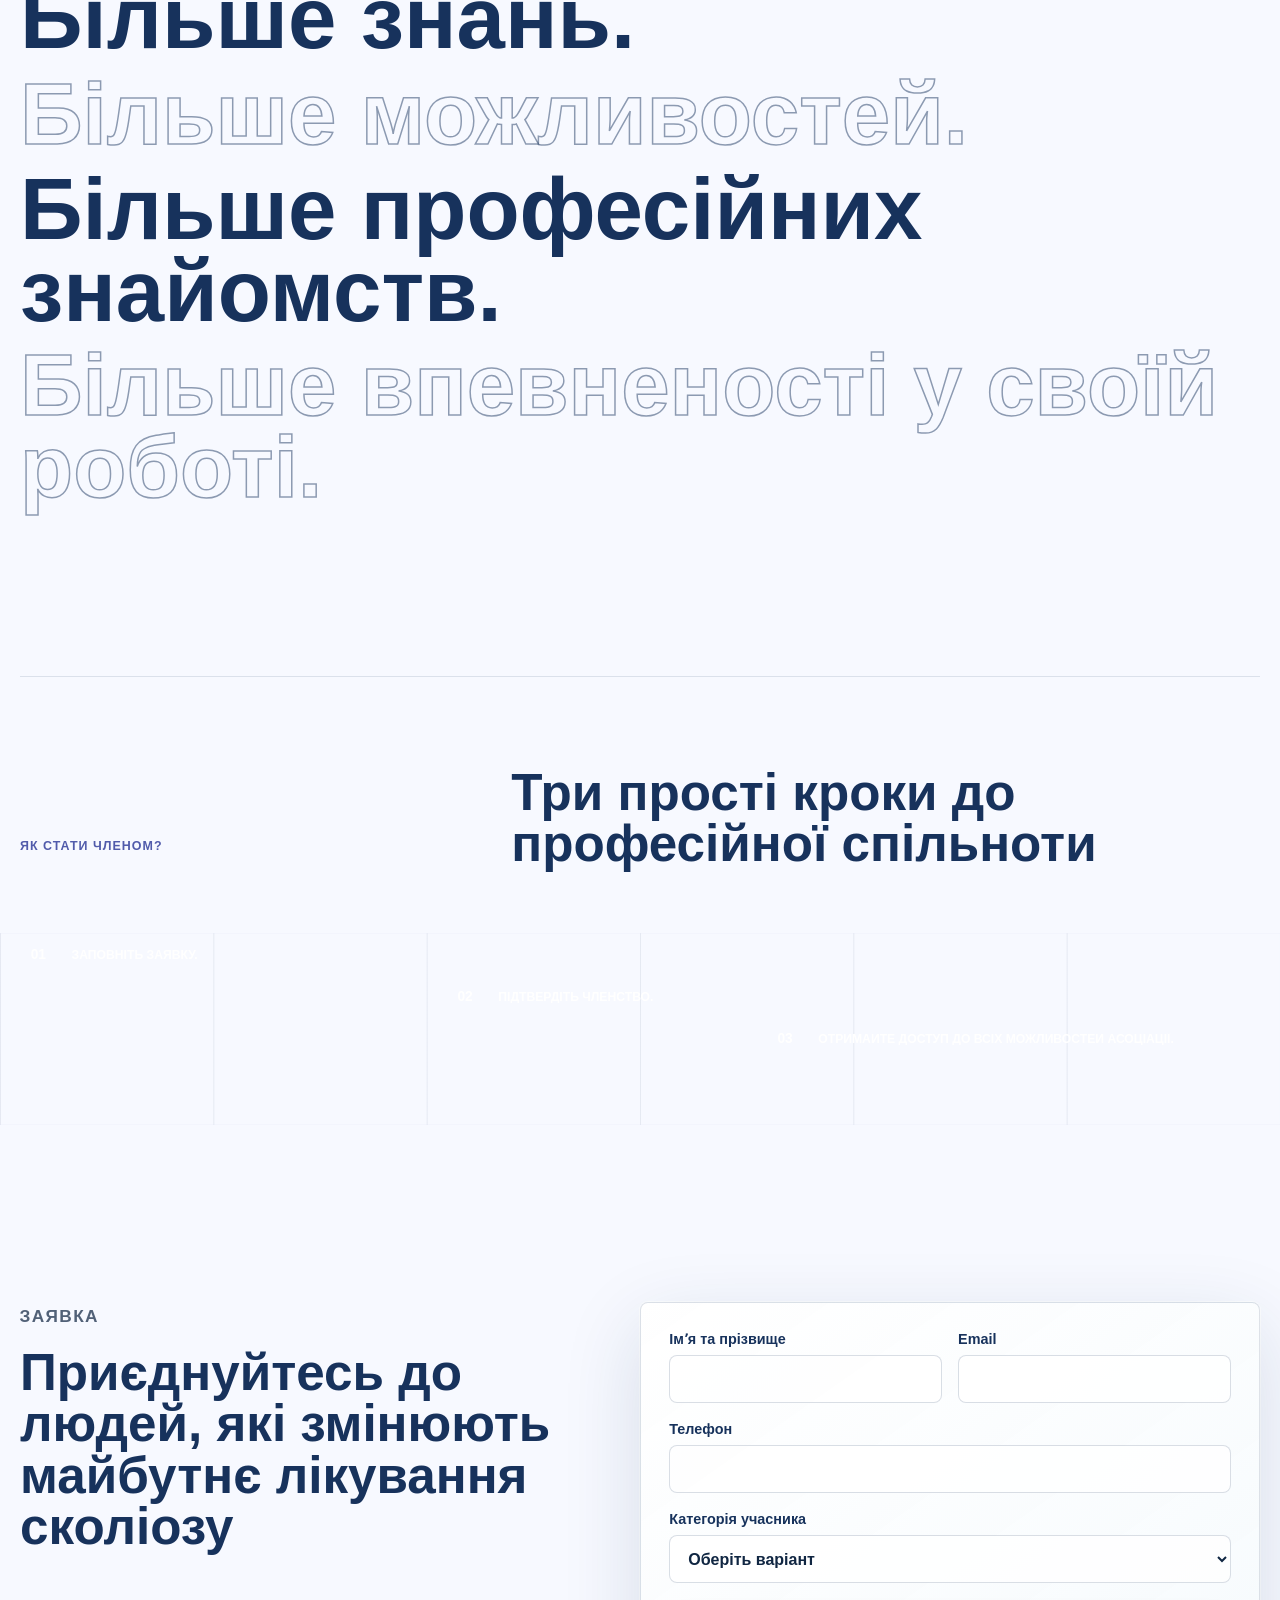
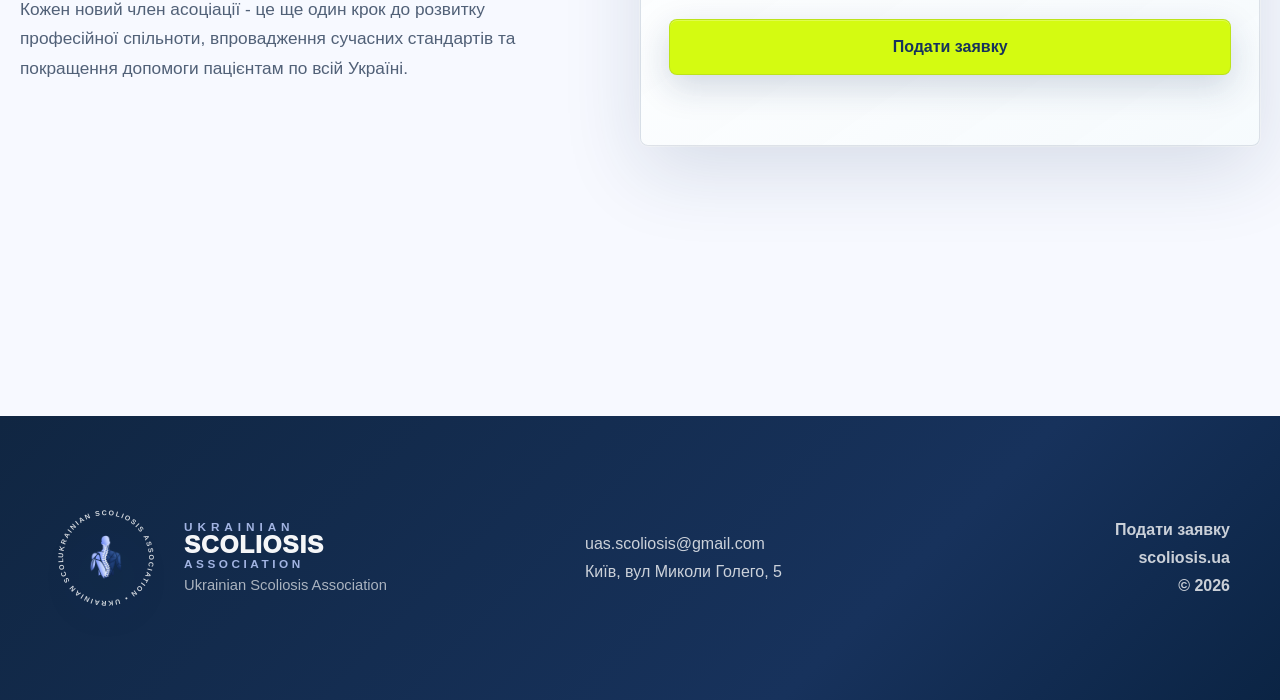
==== commit 42237995: "Use transparent logo in page transition" ====
--- a/index.html
+++ b/index.html
@@ -16,7 +16,7 @@
       }
     </script>
     <link rel="icon" href="assets/images/logo-mark-transparent.webp" />
-    <link rel="stylesheet" href="styles/main.css?v=20260714-airy-menu-1" />
+    <link rel="stylesheet" href="styles/main.css?v=20260714-clean-logo-1" />
   </head>
   <body class="is-loading">
     <div class="depth-backdrop" data-depth-backdrop aria-hidden="true">
@@ -521,6 +521,6 @@
       </div>
     </footer>
 
-    <script type="module" src="scripts/main.js?v=20260714-logo-curtain-1"></script>
+    <script type="module" src="scripts/main.js?v=20260714-clean-logo-1"></script>
   </body>
 </html>
--- a/styles/main.css
+++ b/styles/main.css
@@ -1,6 +1,6 @@
 @import url("./base/base.css?v=20260704-native-pointer-cursor-1");
 @import url("./utilities/motion.css?v=20260703-no-scroll-animations-1");
-@import url("./components/loader.css?v=20260714-logo-curtain-1");
+@import url("./components/loader.css?v=20260714-clean-logo-1");
 @import url("./components/header.css?v=20260714-mobile-menu-transition-1");
 @import url("./sections/hero.css?v=20260703-safari-hero-anchor-1");
 @import url("./sections/content.css?v=20260704-static-sections-1");
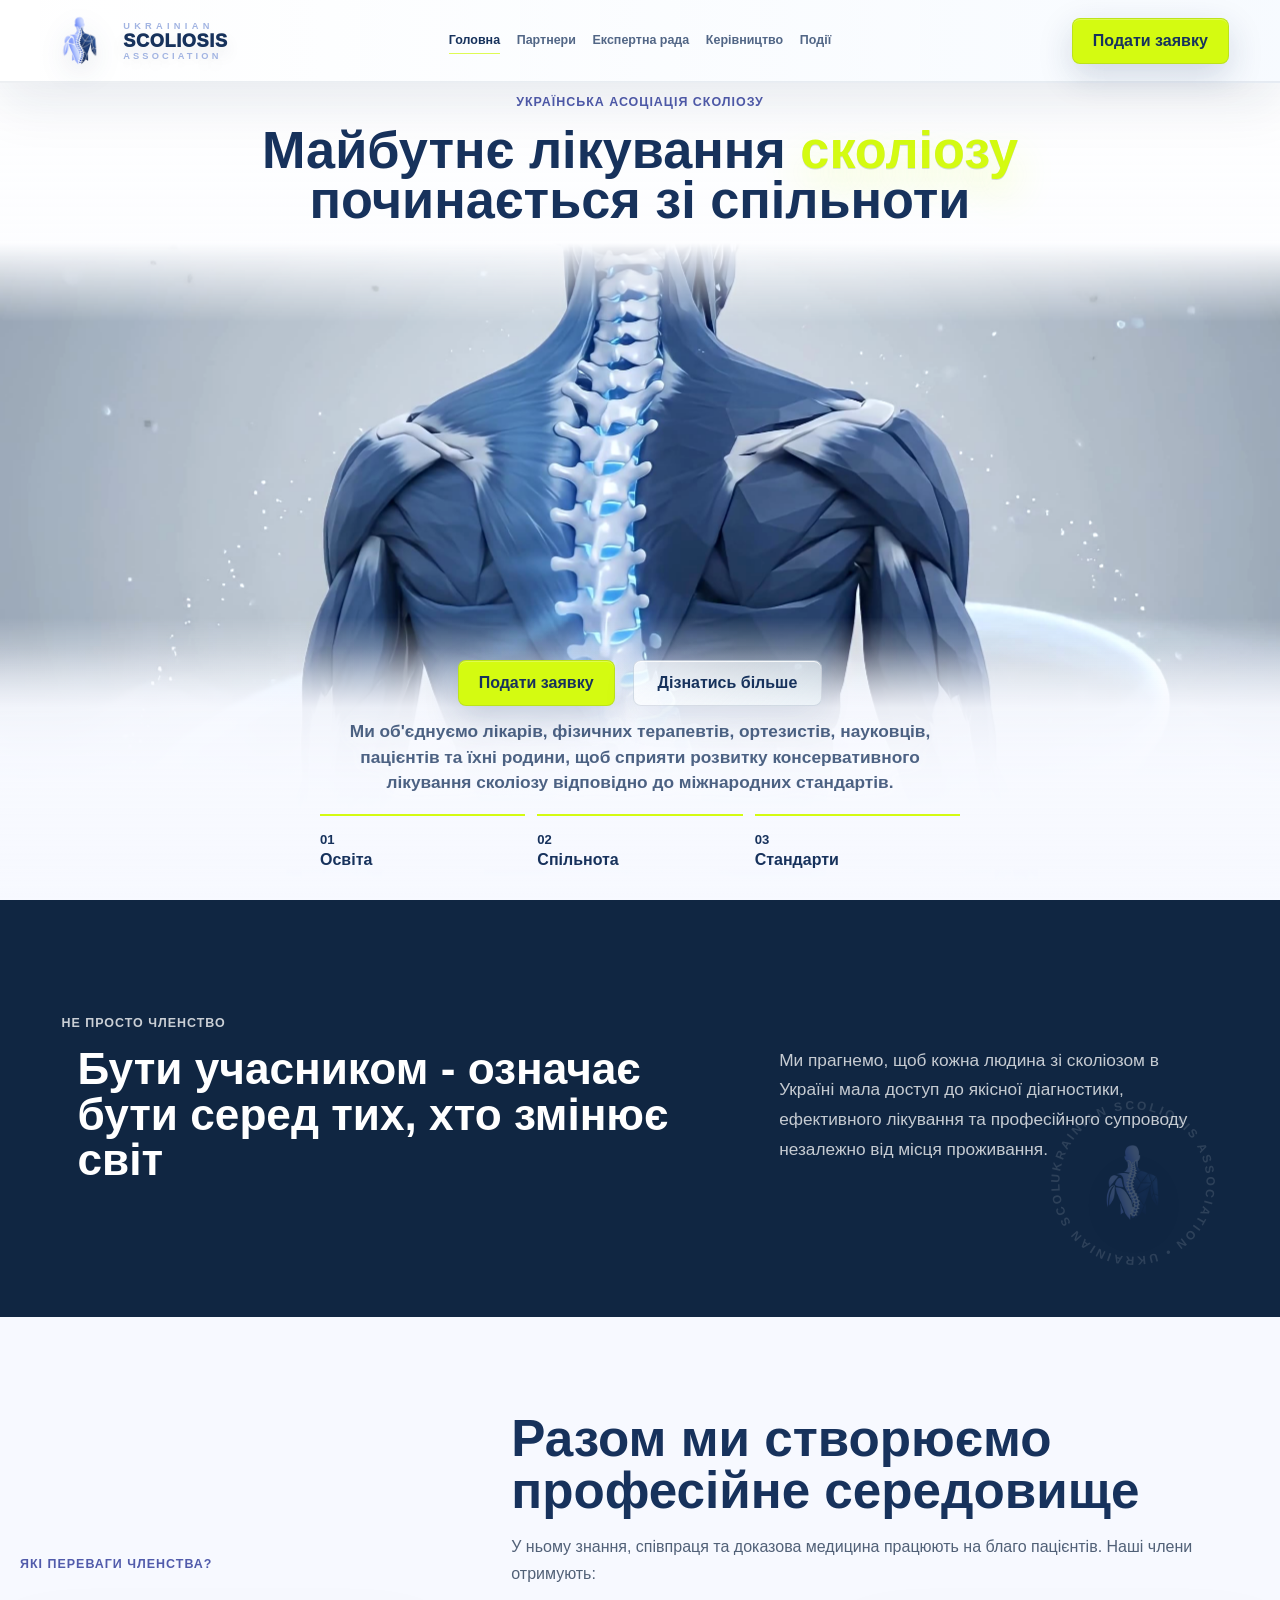
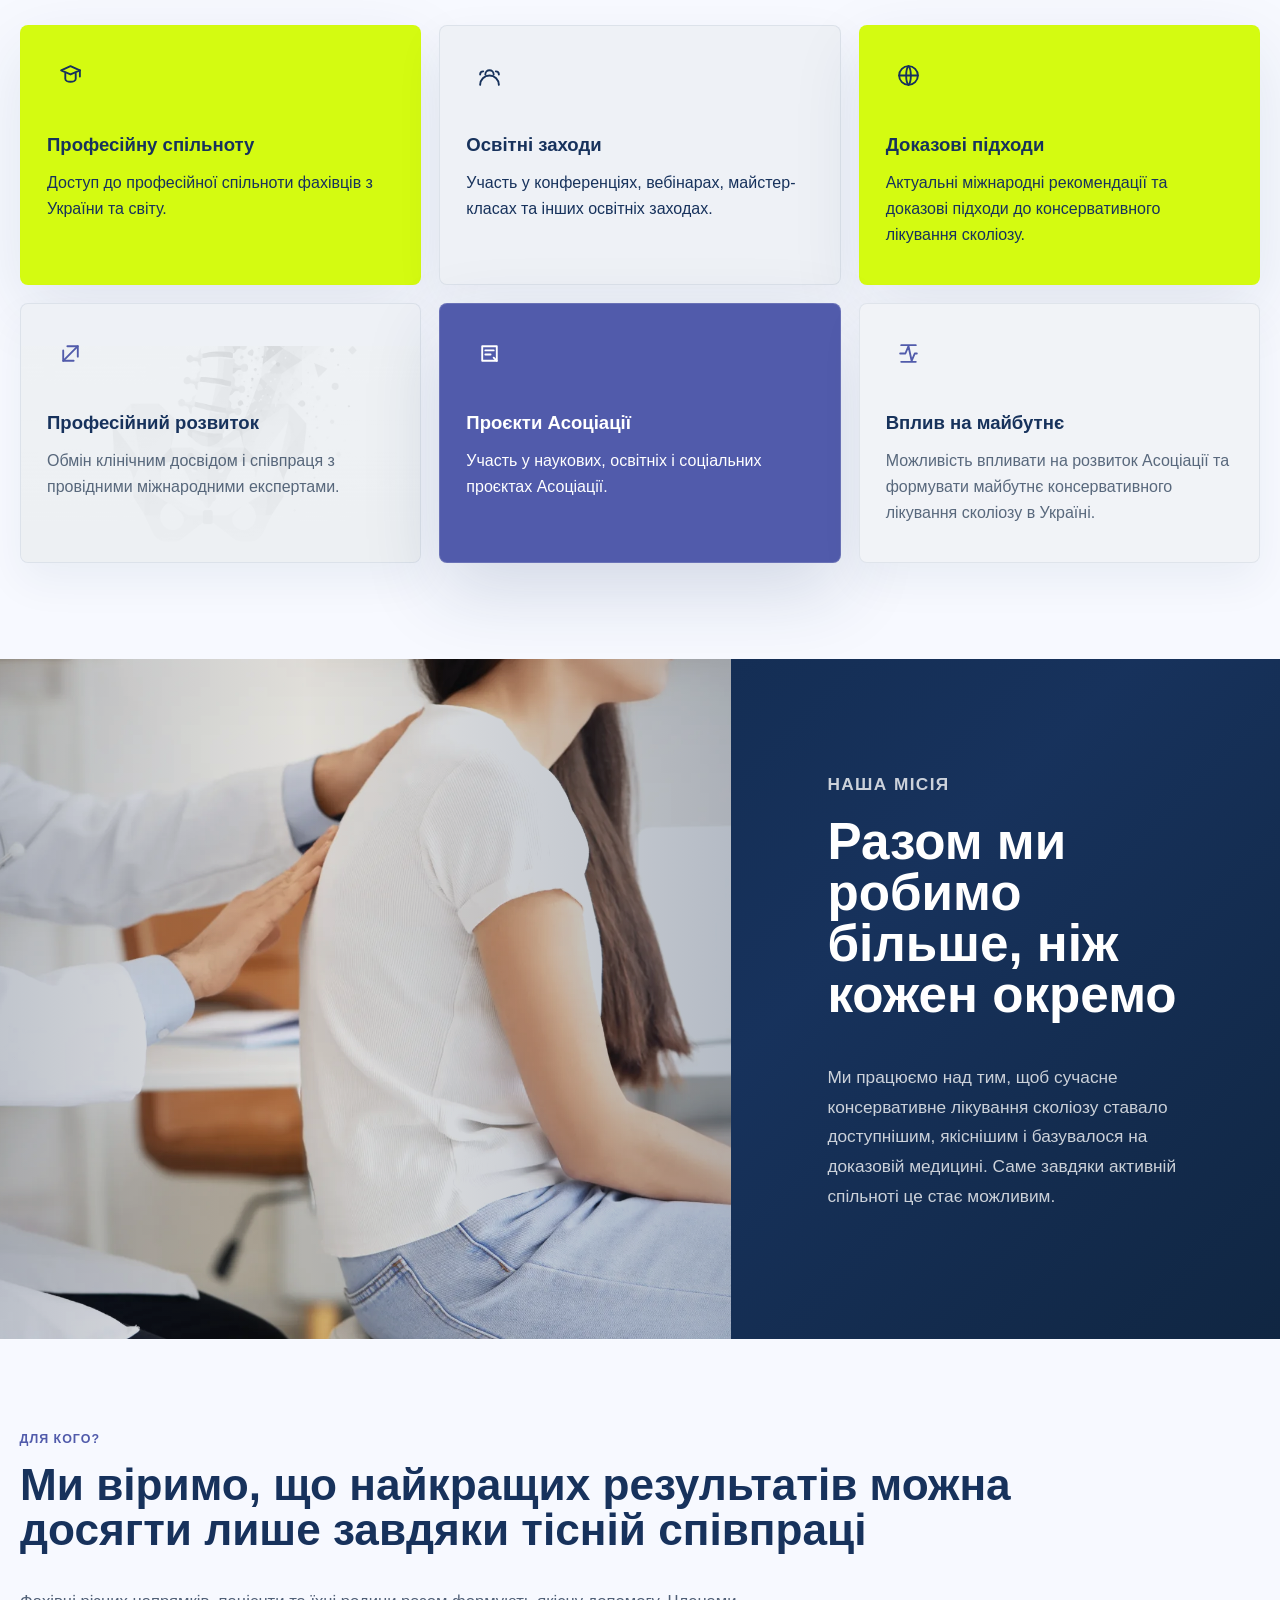
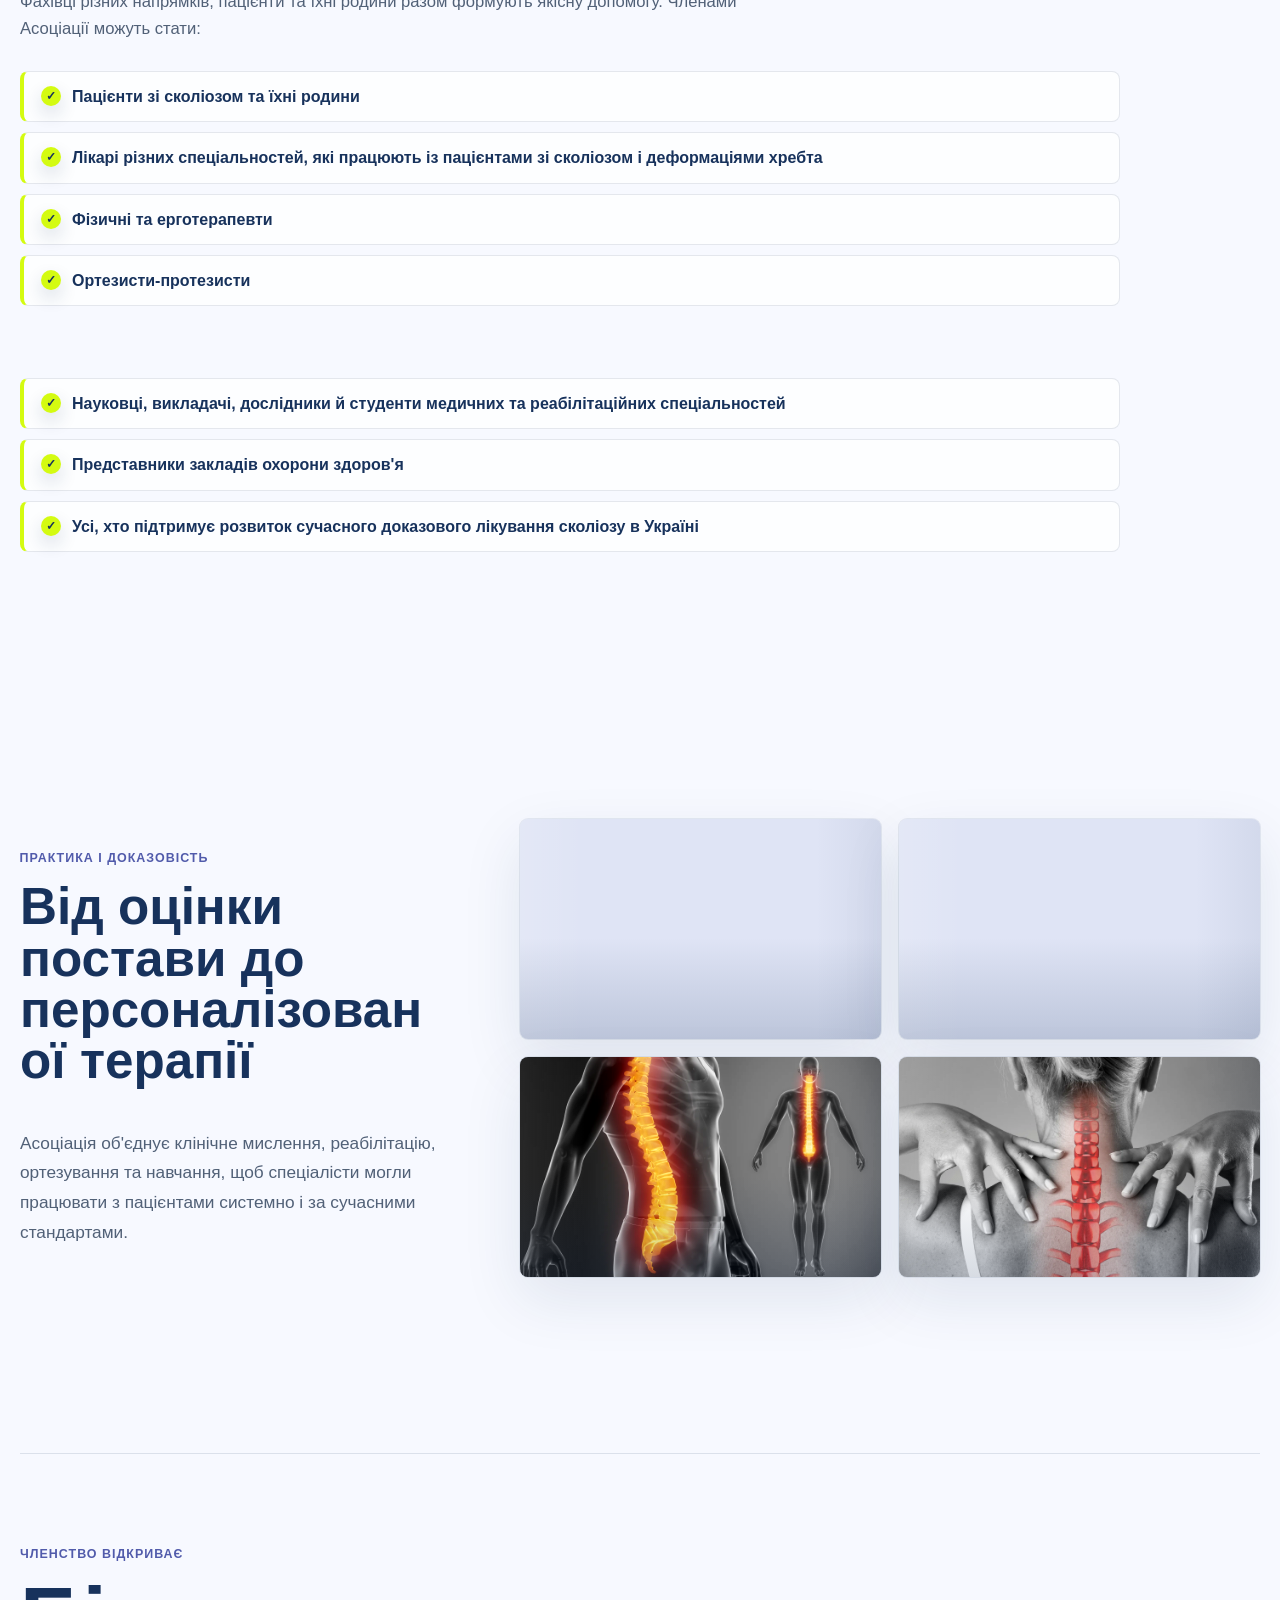
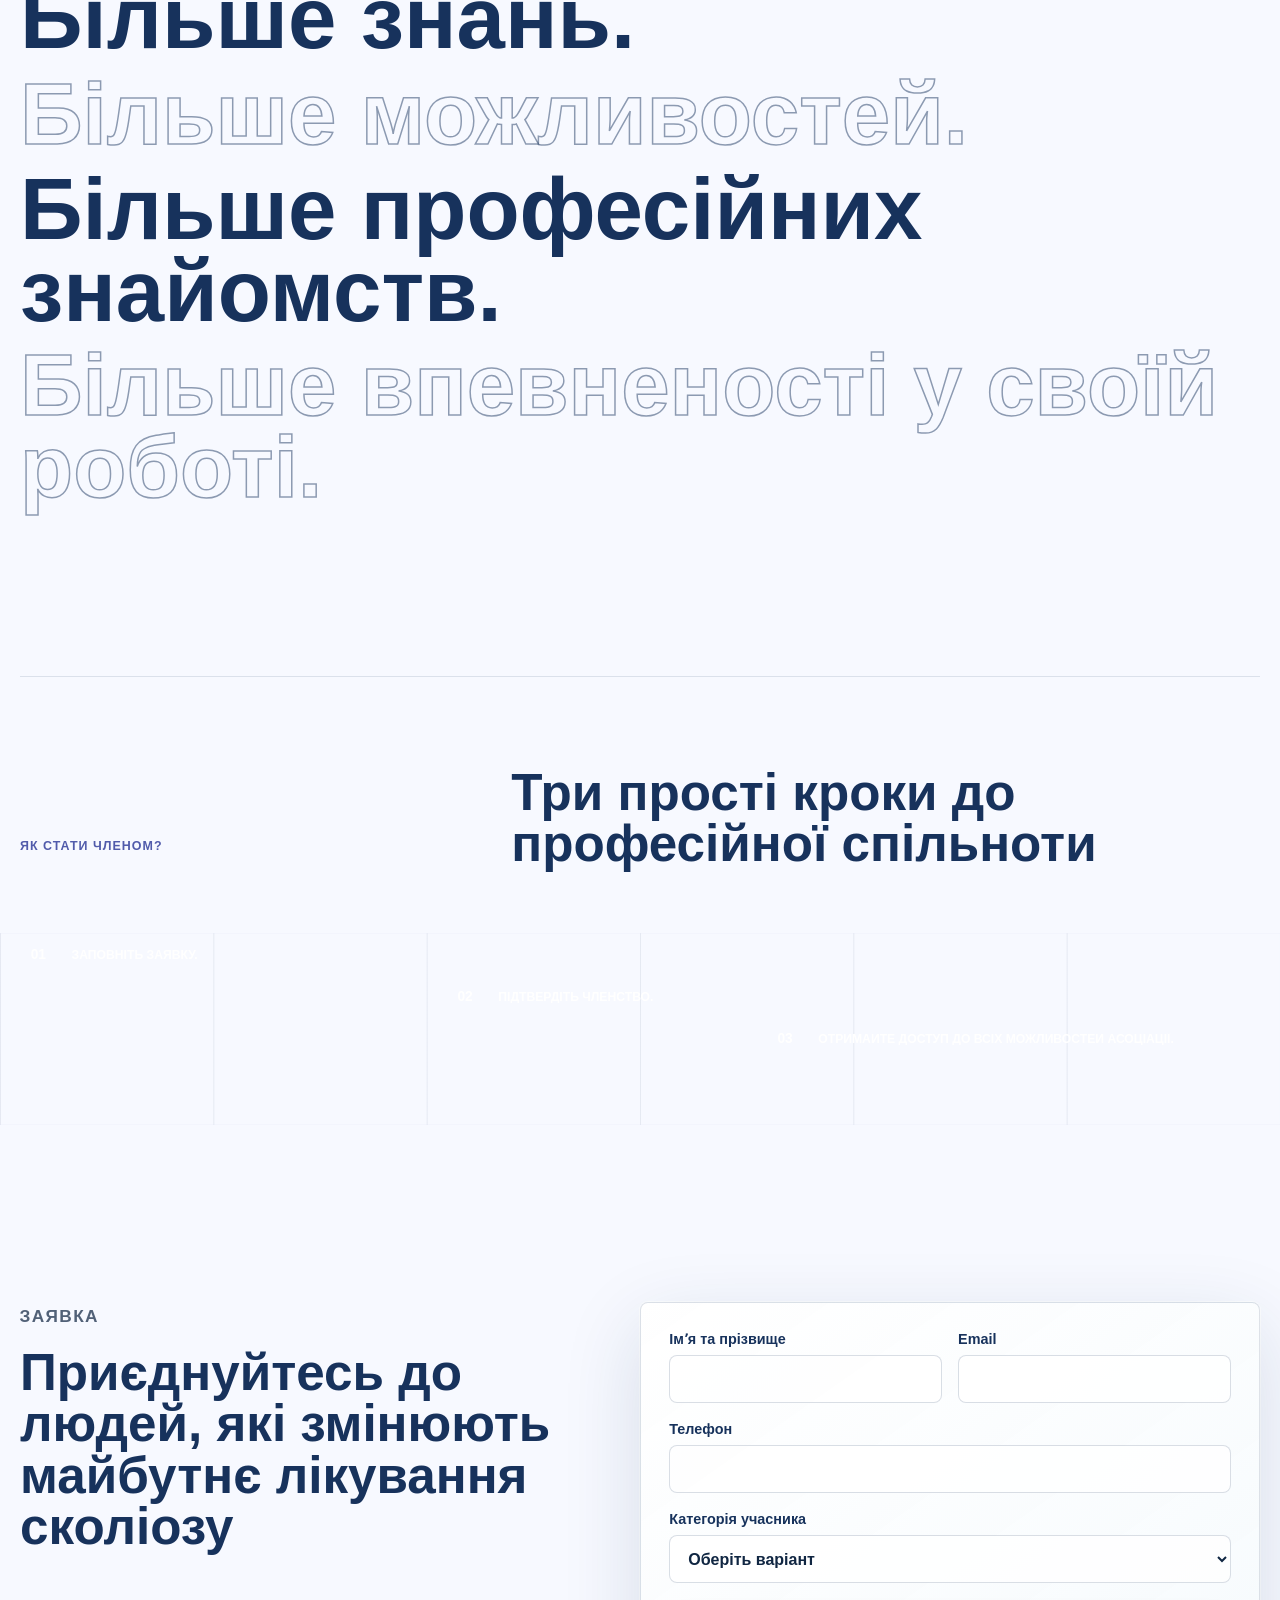
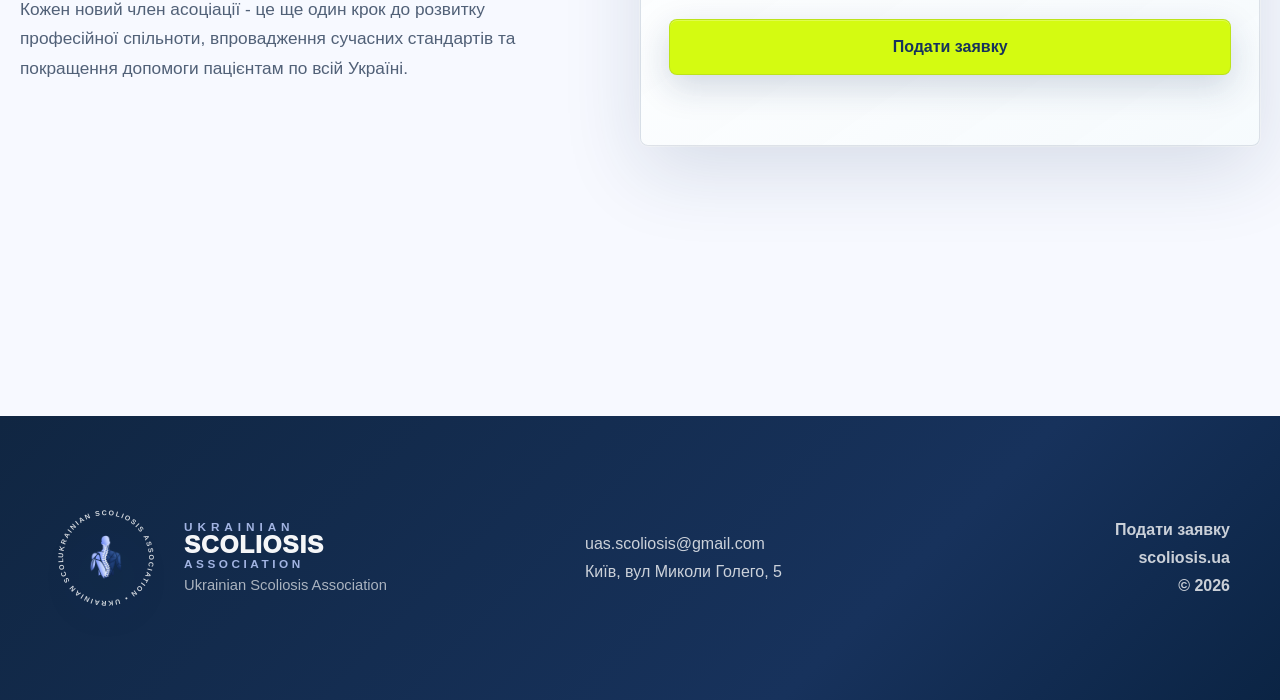
==== commit 1f4bf551: "Add mobile image reveal effects" ====
--- a/index.html
+++ b/index.html
@@ -16,7 +16,7 @@
       }
     </script>
     <link rel="icon" href="assets/images/logo-mark-transparent.webp" />
-    <link rel="stylesheet" href="styles/main.css?v=20260714-clean-logo-1" />
+    <link rel="stylesheet" href="styles/main.css?v=20260714-mobile-media-reveal-3" />
   </head>
   <body class="is-loading">
     <div class="depth-backdrop" data-depth-backdrop aria-hidden="true">
@@ -521,6 +521,6 @@
       </div>
     </footer>
 
-    <script type="module" src="scripts/main.js?v=20260714-clean-logo-1"></script>
+    <script type="module" src="scripts/main.js?v=20260714-mobile-media-reveal-3"></script>
   </body>
 </html>
--- a/styles/main.css
+++ b/styles/main.css
@@ -6,6 +6,6 @@
 @import url("./sections/content.css?v=20260704-static-sections-1");
 @import url("./components/form.css?v=20260704-mobile-input-zoom-1");
 @import url("./components/footer.css?v=20260703-logo-accent-a2b4e2-1");
-@import url("./pages.css?v=20260714-nav-motion-1");
+@import url("./pages.css?v=20260714-mobile-media-reveal-3");
 @import url("./utilities/animations.css?v=20260703-steps-numbers-static-open-lines-1");
 @import url("./utilities/responsive.css?v=20260714-airy-menu-1");
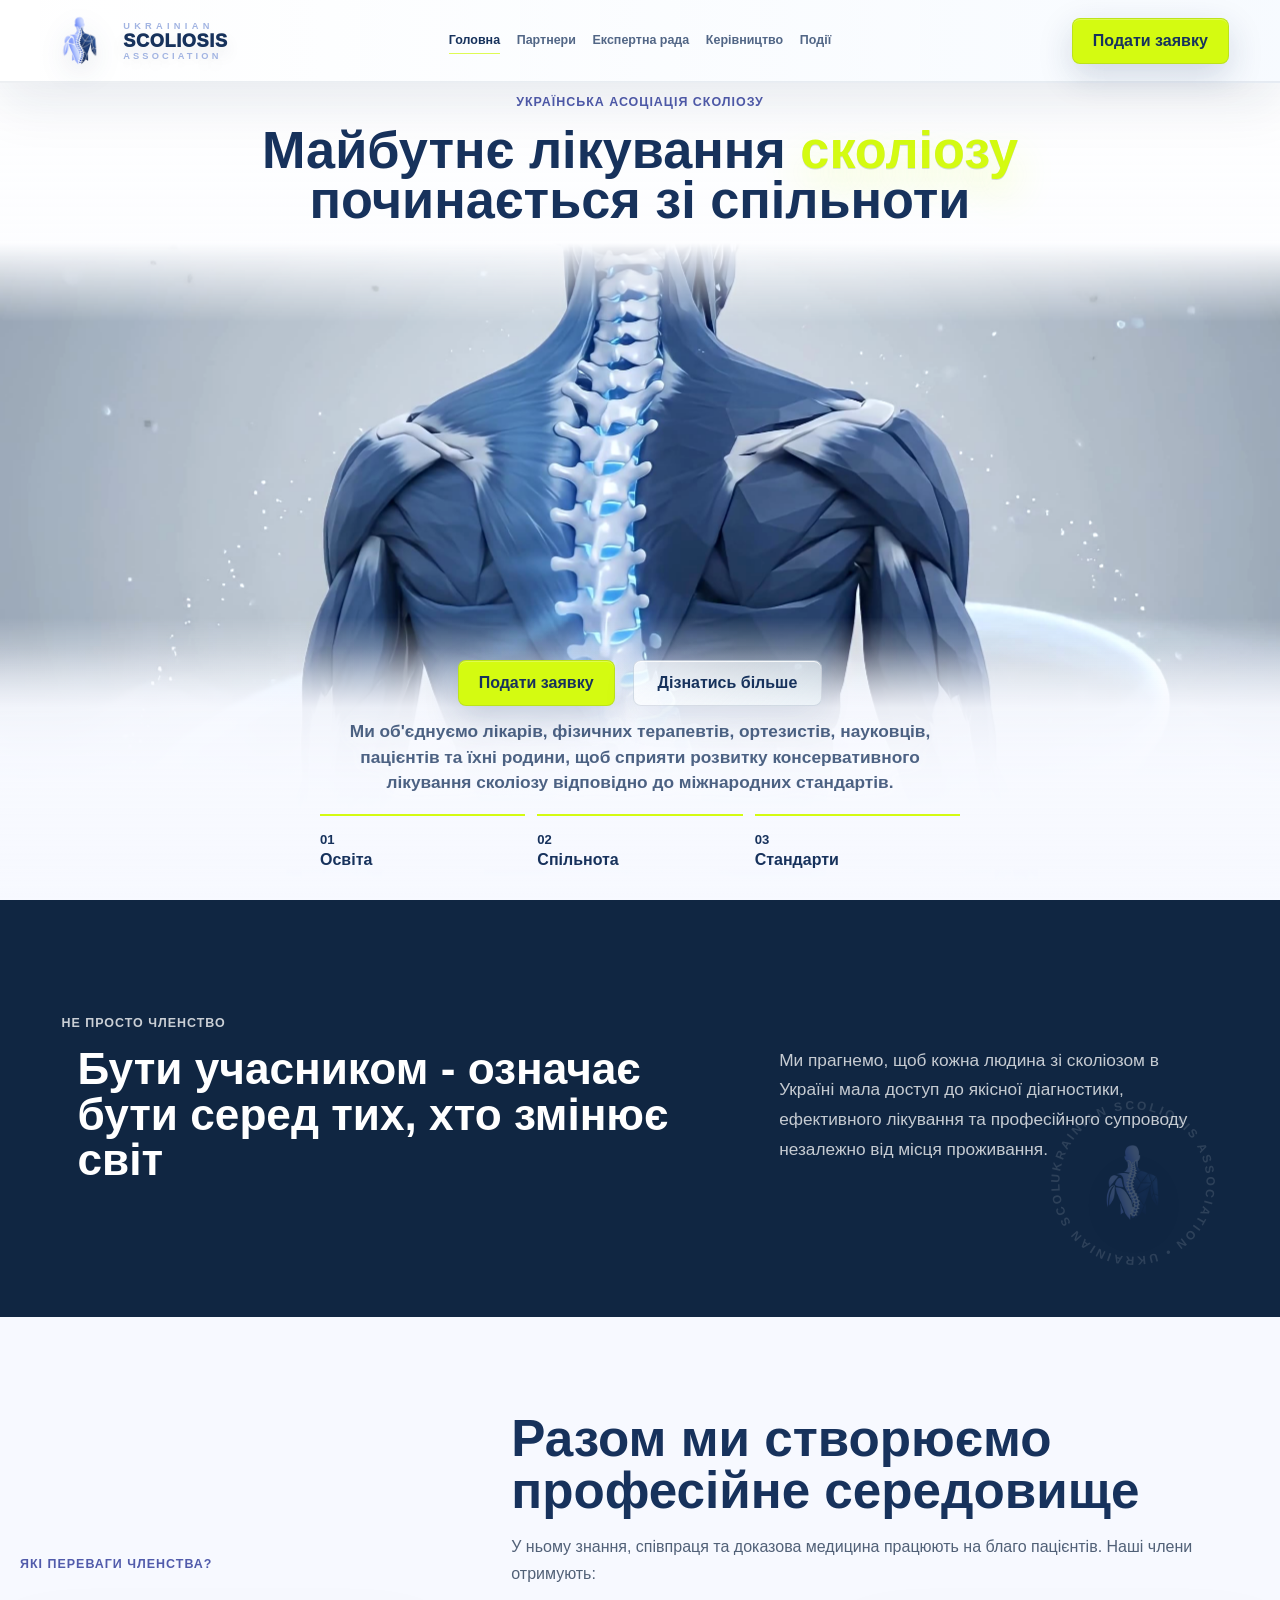
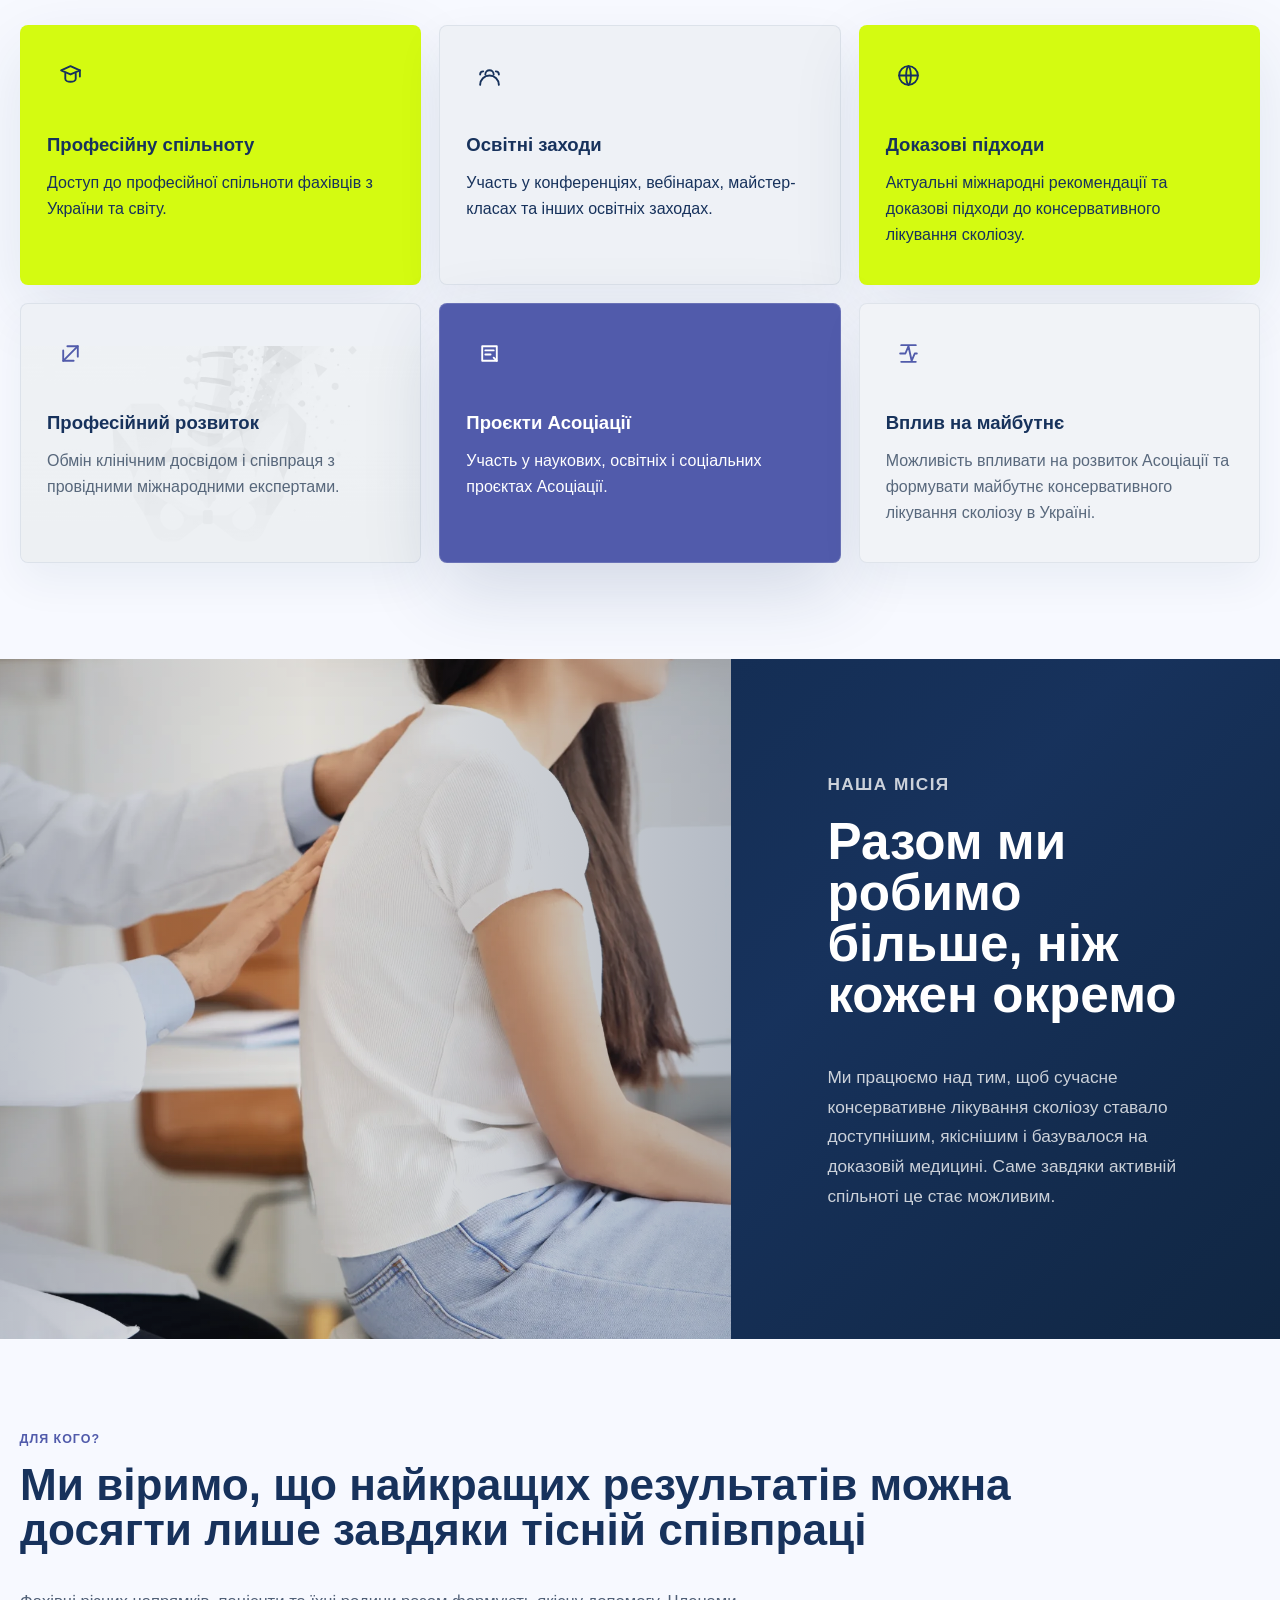
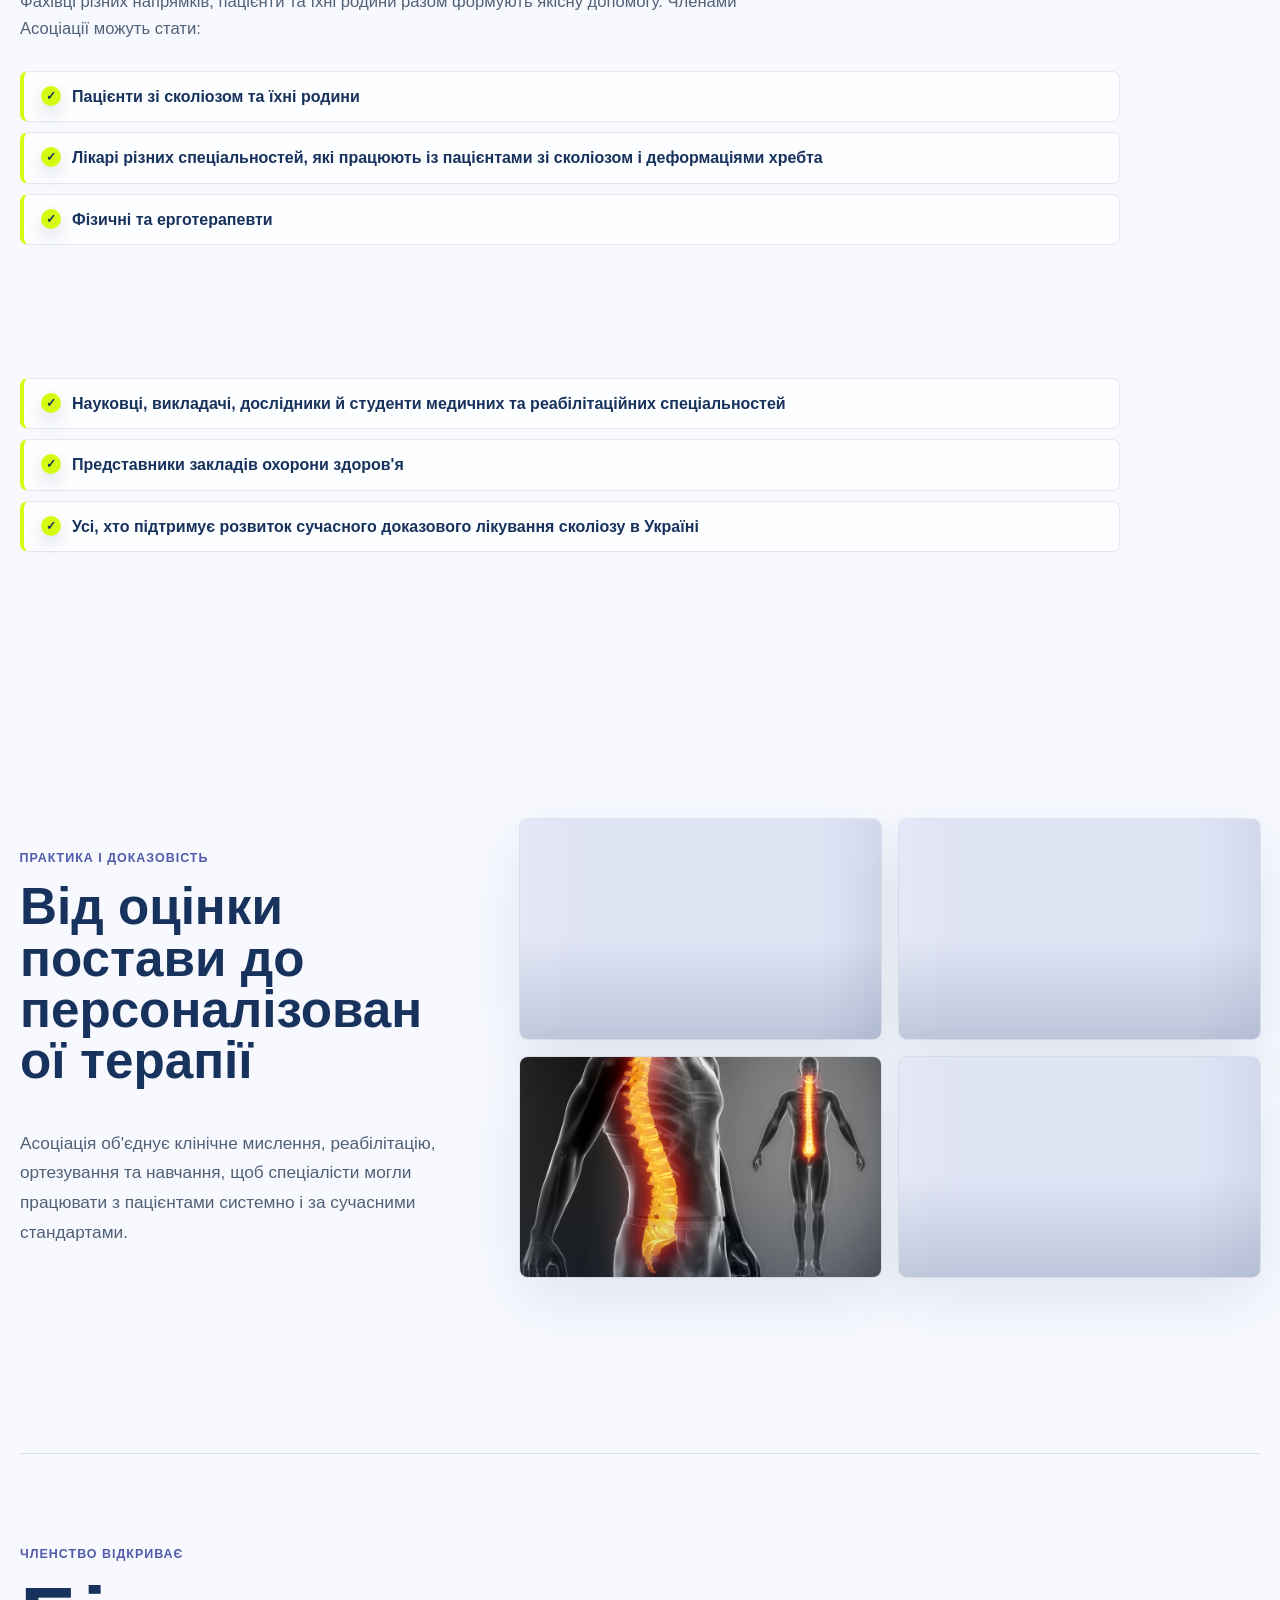
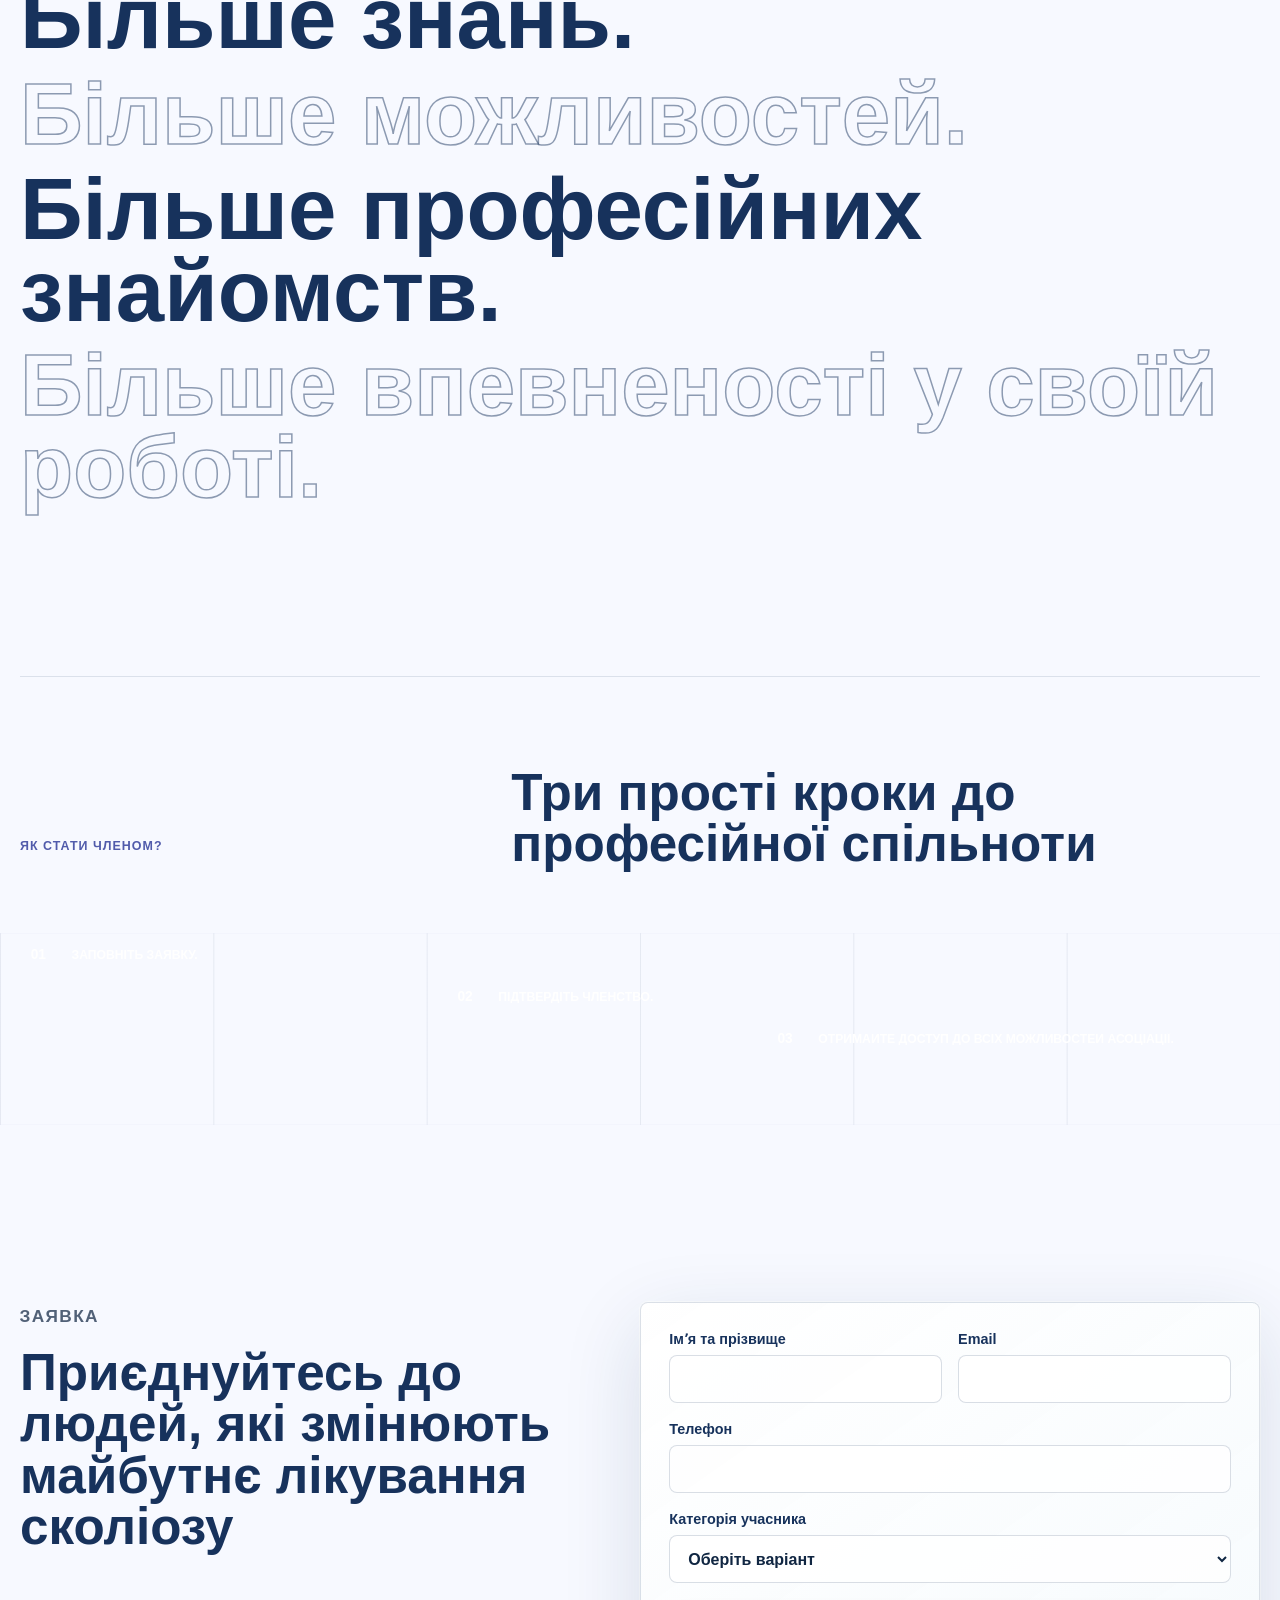
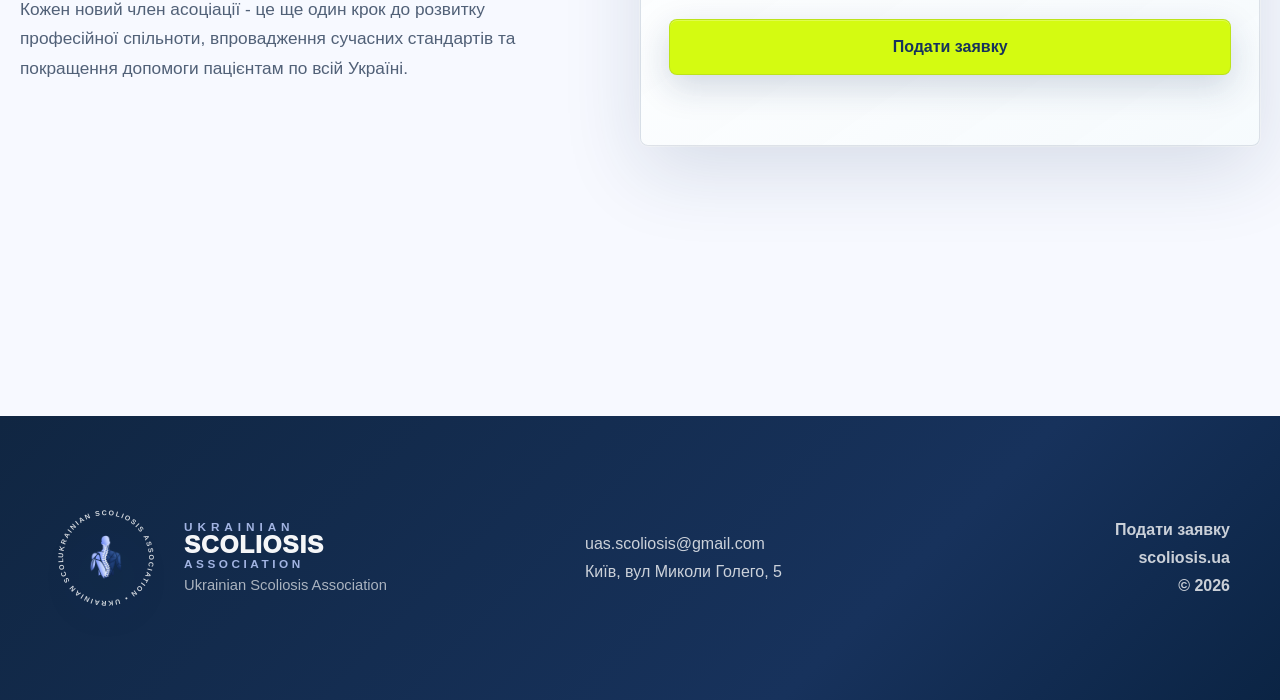
==== commit 7e13bf29: "Refine mobile image reveal animation" ====
--- a/index.html
+++ b/index.html
@@ -16,7 +16,7 @@
       }
     </script>
     <link rel="icon" href="assets/images/logo-mark-transparent.webp" />
-    <link rel="stylesheet" href="styles/main.css?v=20260714-mobile-media-reveal-3" />
+    <link rel="stylesheet" href="styles/main.css?v=20260714-subtle-media-reveal-1" />
   </head>
   <body class="is-loading">
     <div class="depth-backdrop" data-depth-backdrop aria-hidden="true">
--- a/styles/main.css
+++ b/styles/main.css
@@ -6,6 +6,6 @@
 @import url("./sections/content.css?v=20260704-static-sections-1");
 @import url("./components/form.css?v=20260704-mobile-input-zoom-1");
 @import url("./components/footer.css?v=20260703-logo-accent-a2b4e2-1");
-@import url("./pages.css?v=20260714-mobile-media-reveal-3");
+@import url("./pages.css?v=20260714-subtle-media-reveal-1");
 @import url("./utilities/animations.css?v=20260703-steps-numbers-static-open-lines-1");
 @import url("./utilities/responsive.css?v=20260714-airy-menu-1");
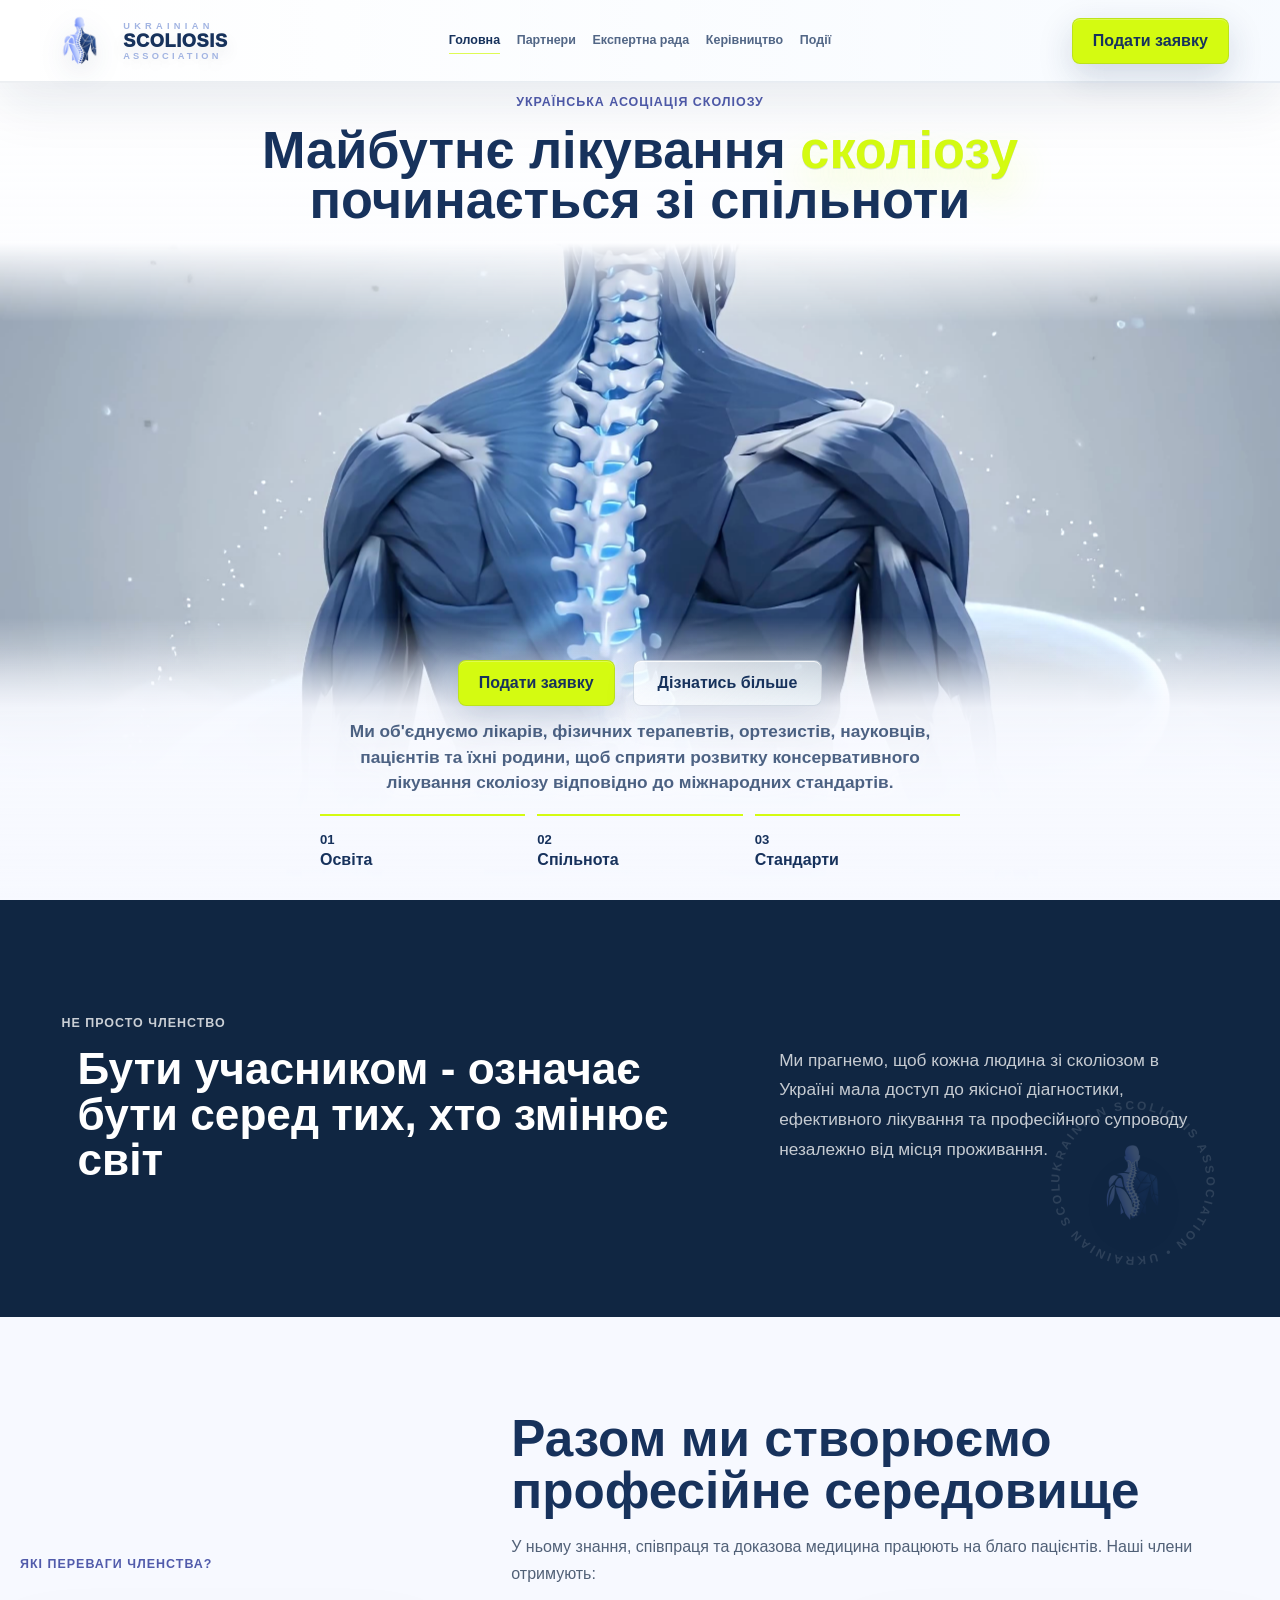
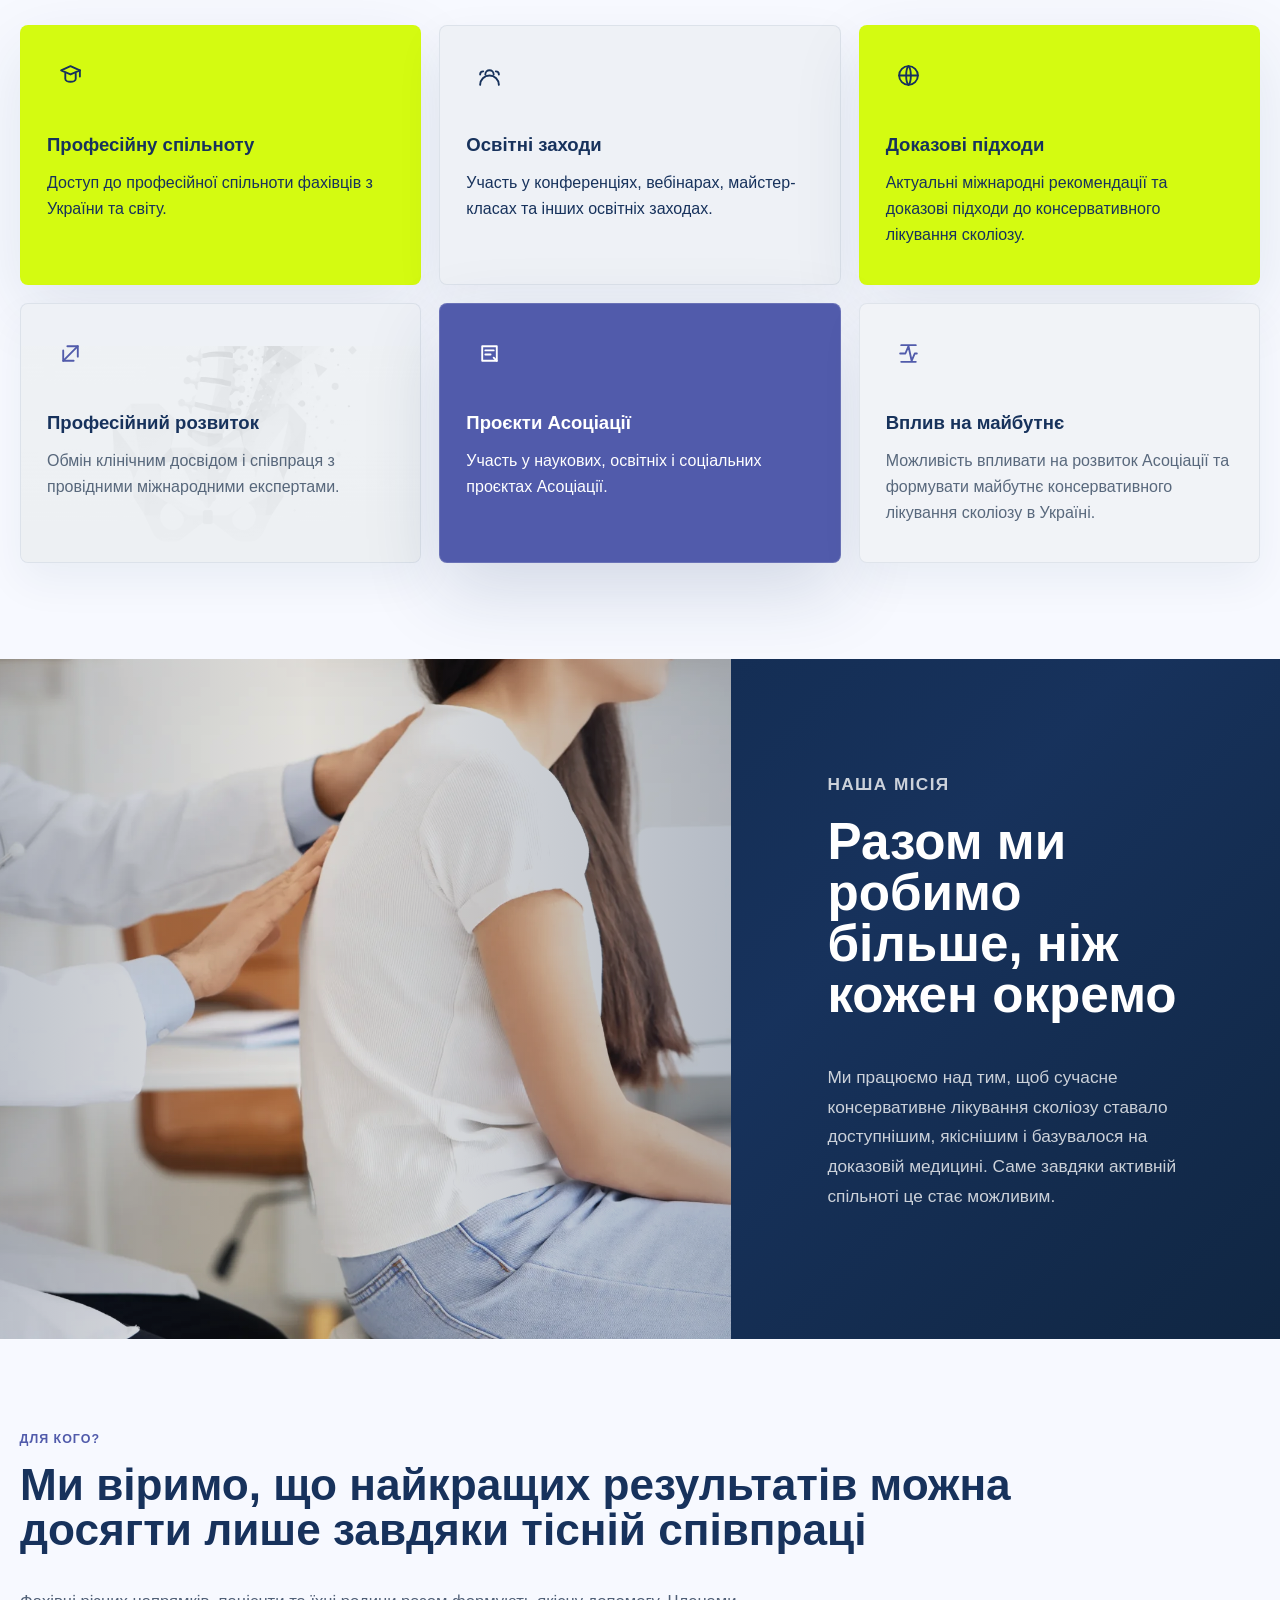
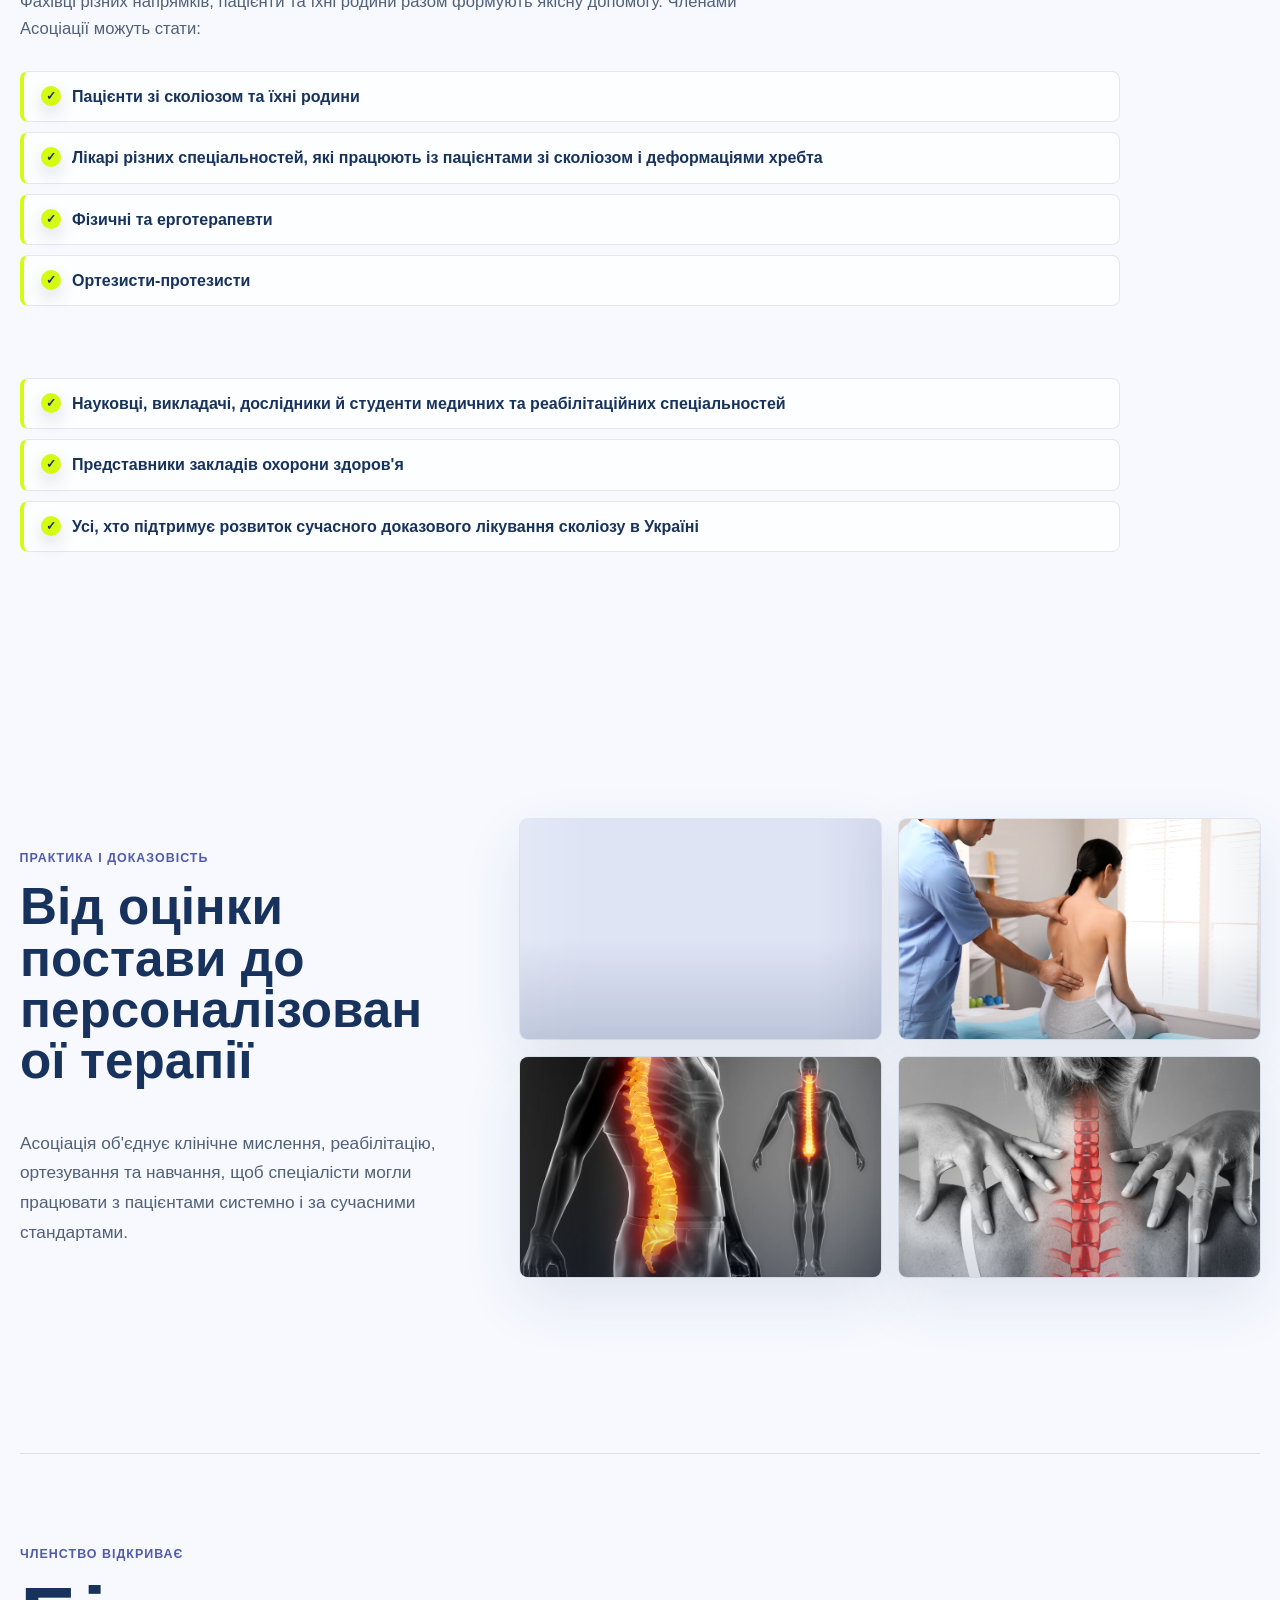
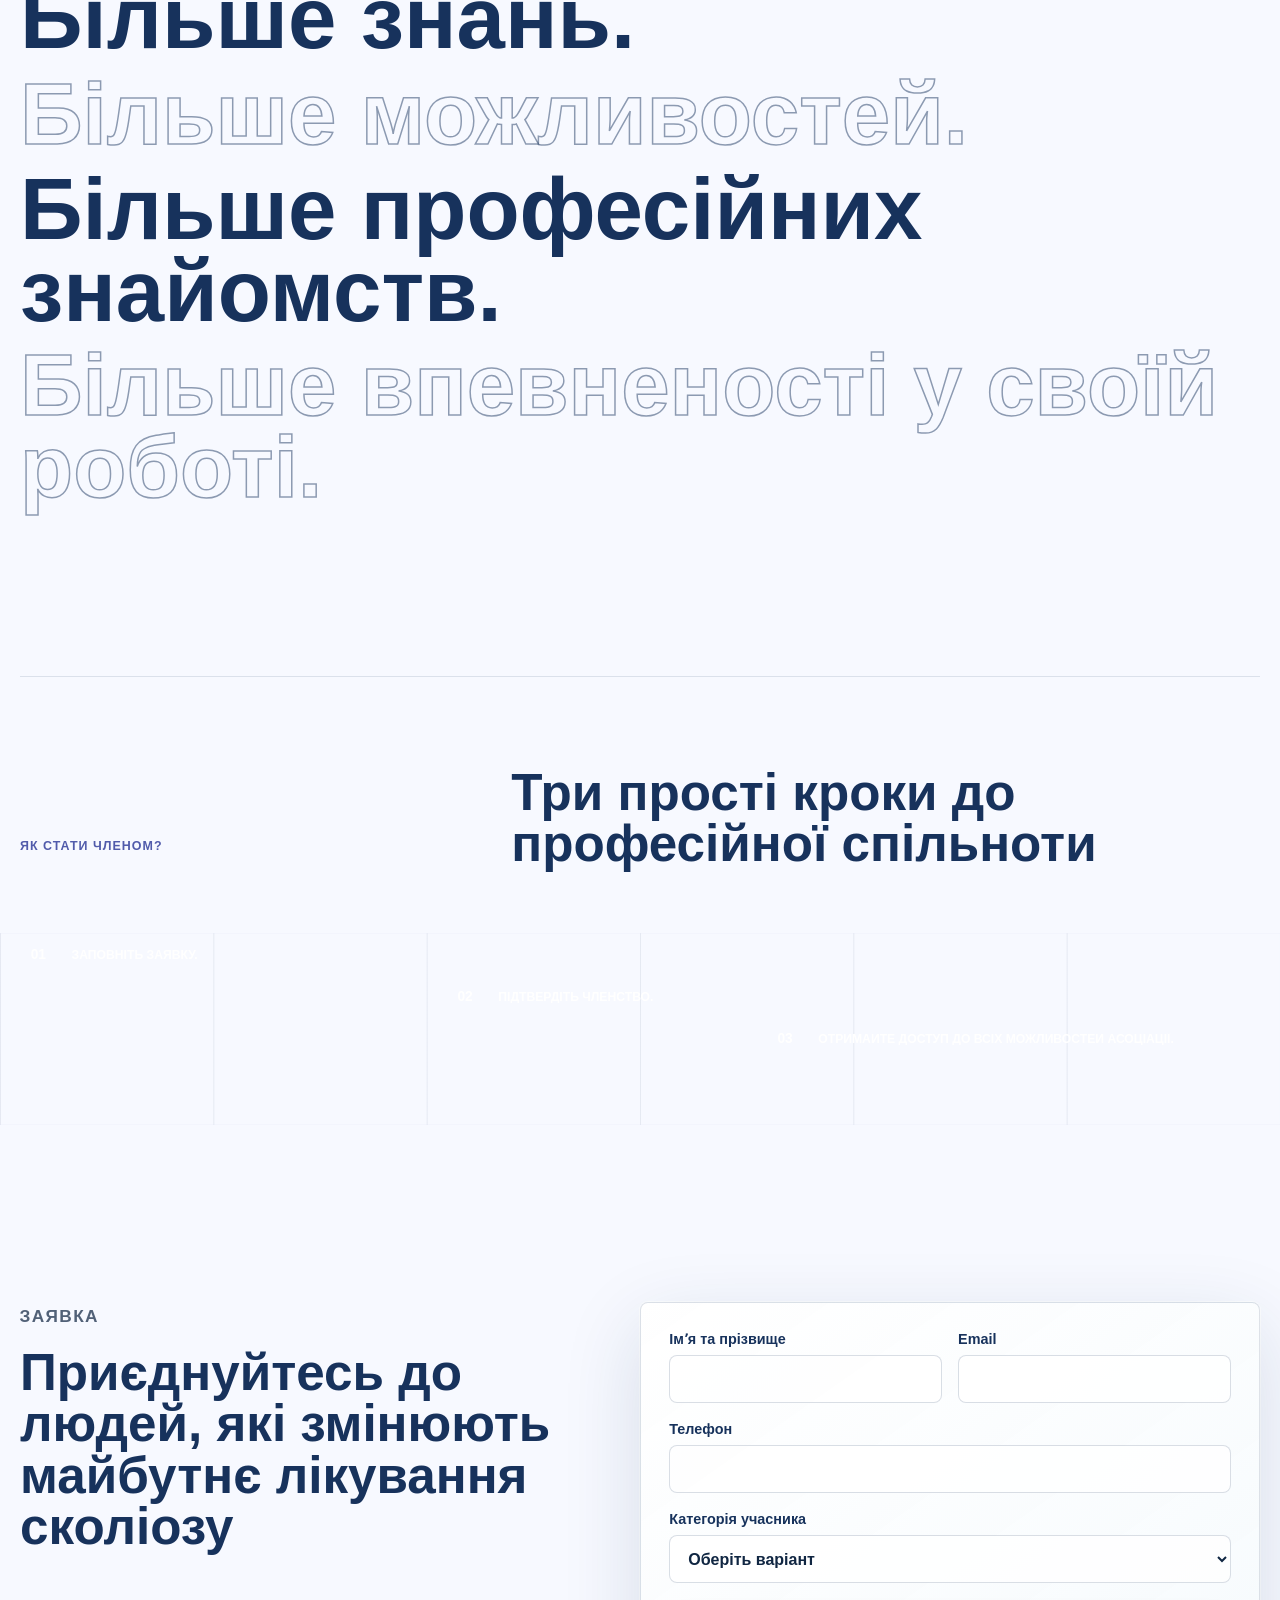
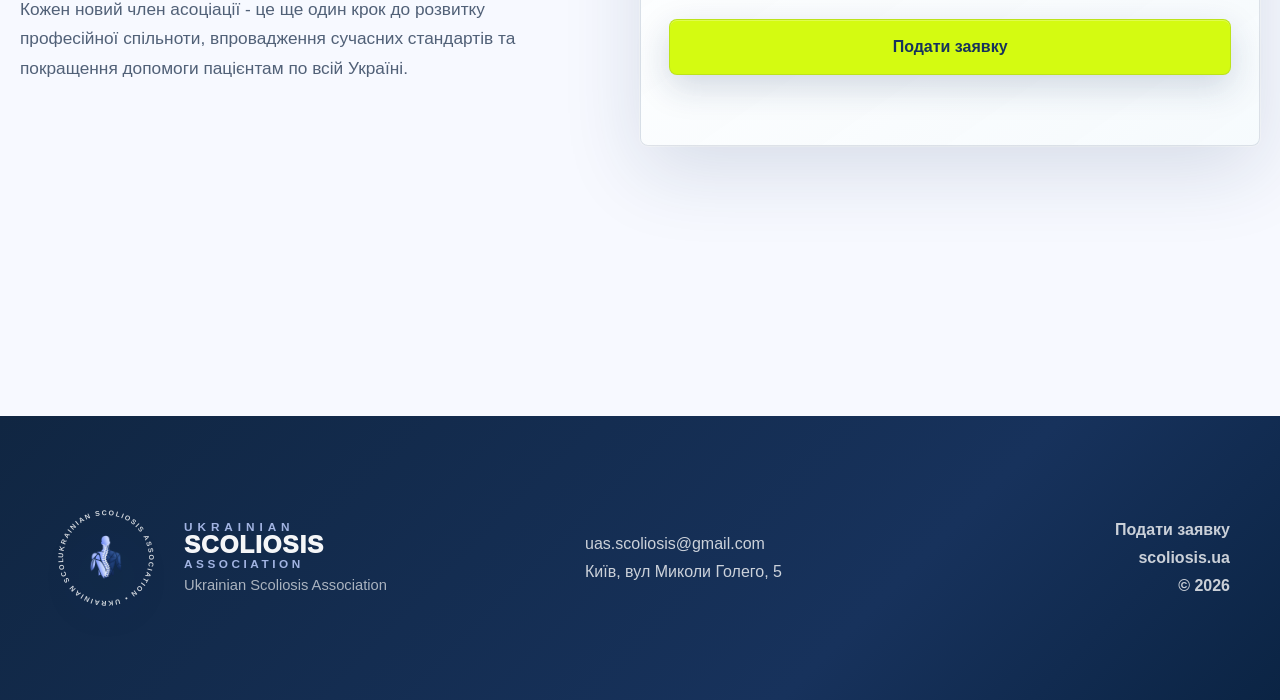
==== commit bdc97845: "Remove iOS logo compositing artifact" ====
--- a/index.html
+++ b/index.html
@@ -16,7 +16,7 @@
       }
     </script>
     <link rel="icon" href="assets/images/logo-mark-transparent.webp" />
-    <link rel="stylesheet" href="styles/main.css?v=20260714-subtle-media-reveal-1" />
+    <link rel="stylesheet" href="styles/main.css?v=20260715-ios-logo-alpha-1" />
   </head>
   <body class="is-loading">
     <div class="depth-backdrop" data-depth-backdrop aria-hidden="true">
@@ -54,7 +54,7 @@
       <span class="loader-cross" aria-hidden="true"></span>
       <div class="loader-core">
         <span class="loader-logo-orbit" aria-hidden="true">
-          <img src="assets/images/logo-mark.webp" alt="" width="512" height="512" />
+          <img src="assets/images/logo-mark-cutout.png" alt="" width="512" height="512" />
         </span>
         <span class="loader-brand-name" aria-label="Ukrainian Scoliosis Association">
           <span class="loader-brand-line" aria-hidden="true">
@@ -521,6 +521,6 @@
       </div>
     </footer>
 
-    <script type="module" src="scripts/main.js?v=20260714-mobile-media-reveal-3"></script>
+    <script type="module" src="scripts/main.js?v=20260715-ios-logo-alpha-1"></script>
   </body>
 </html>
--- a/styles/main.css
+++ b/styles/main.css
@@ -1,11 +1,11 @@
 @import url("./base/base.css?v=20260704-native-pointer-cursor-1");
 @import url("./utilities/motion.css?v=20260703-no-scroll-animations-1");
-@import url("./components/loader.css?v=20260714-clean-logo-1");
+@import url("./components/loader.css?v=20260715-ios-logo-alpha-1");
 @import url("./components/header.css?v=20260714-mobile-menu-transition-1");
 @import url("./sections/hero.css?v=20260703-safari-hero-anchor-1");
 @import url("./sections/content.css?v=20260704-static-sections-1");
 @import url("./components/form.css?v=20260704-mobile-input-zoom-1");
 @import url("./components/footer.css?v=20260703-logo-accent-a2b4e2-1");
 @import url("./pages.css?v=20260714-subtle-media-reveal-1");
-@import url("./utilities/animations.css?v=20260703-steps-numbers-static-open-lines-1");
+@import url("./utilities/animations.css?v=20260715-ios-logo-alpha-1");
 @import url("./utilities/responsive.css?v=20260714-airy-menu-1");
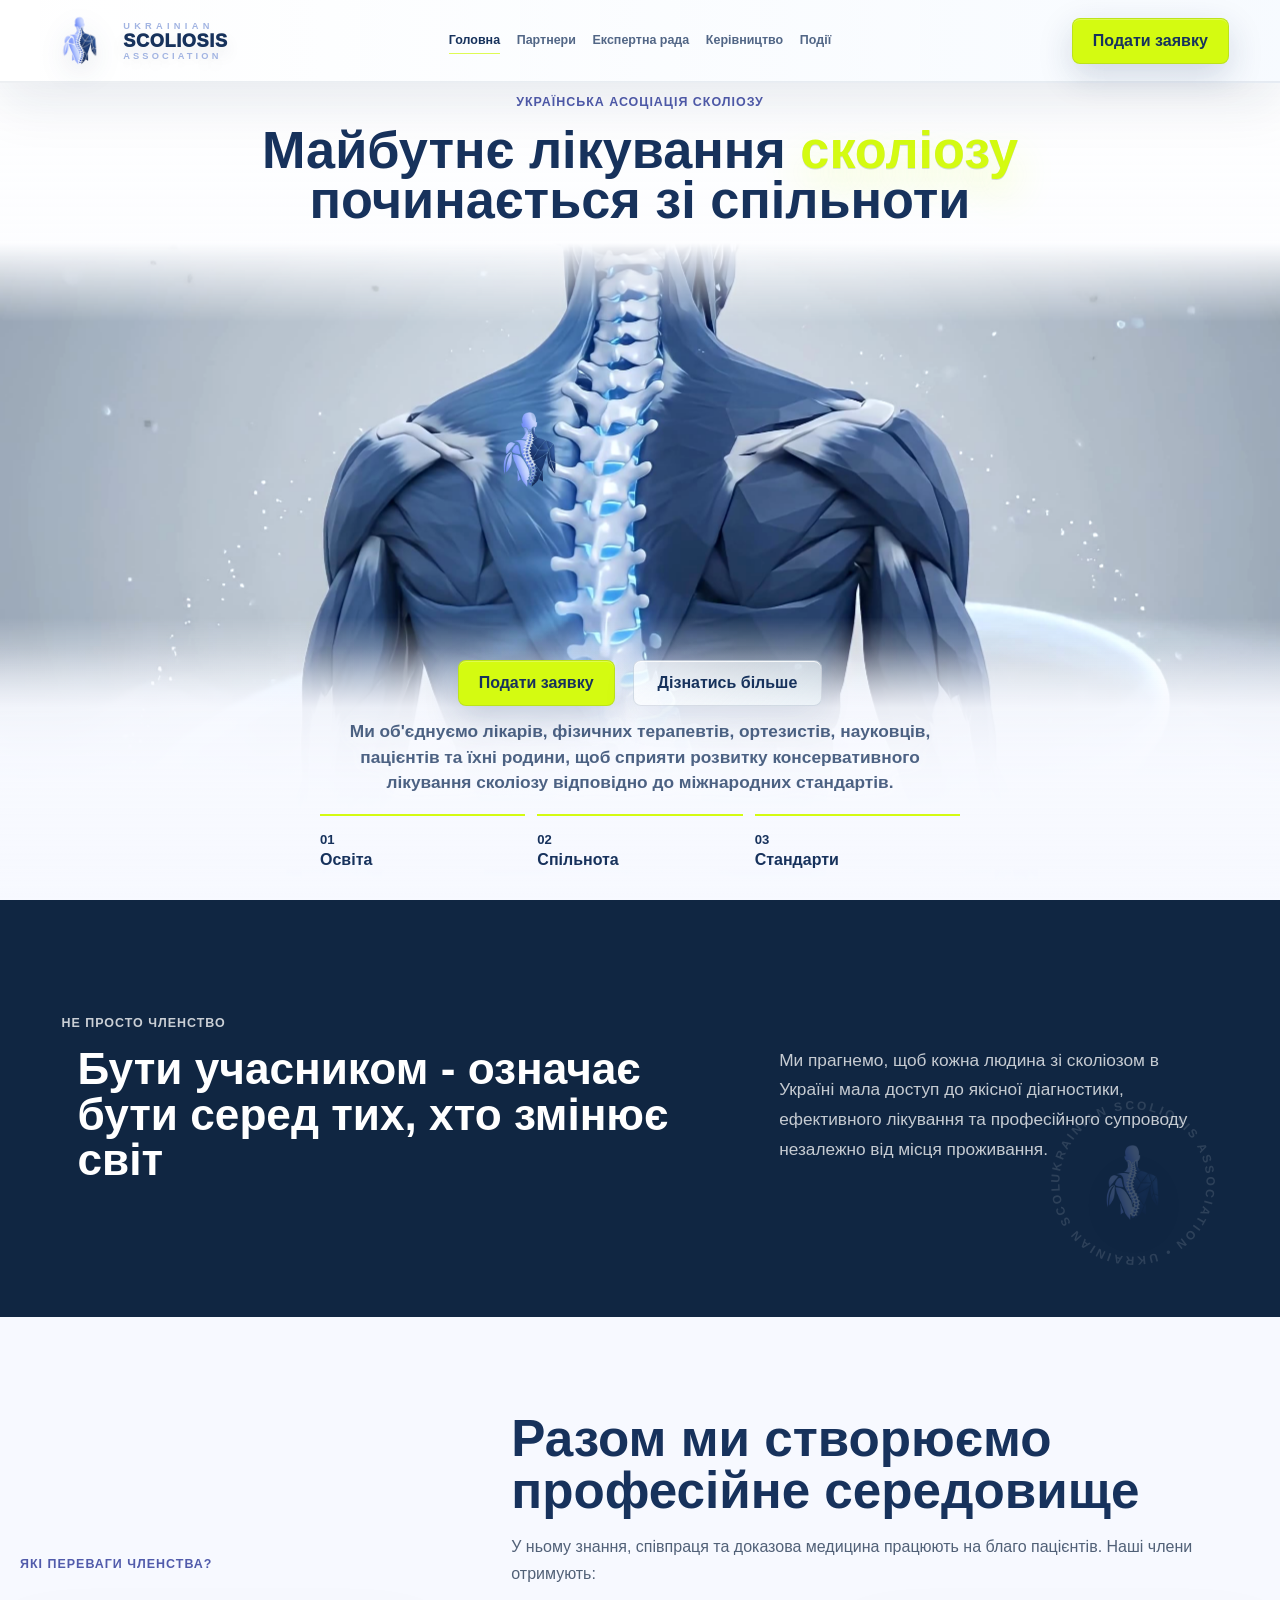
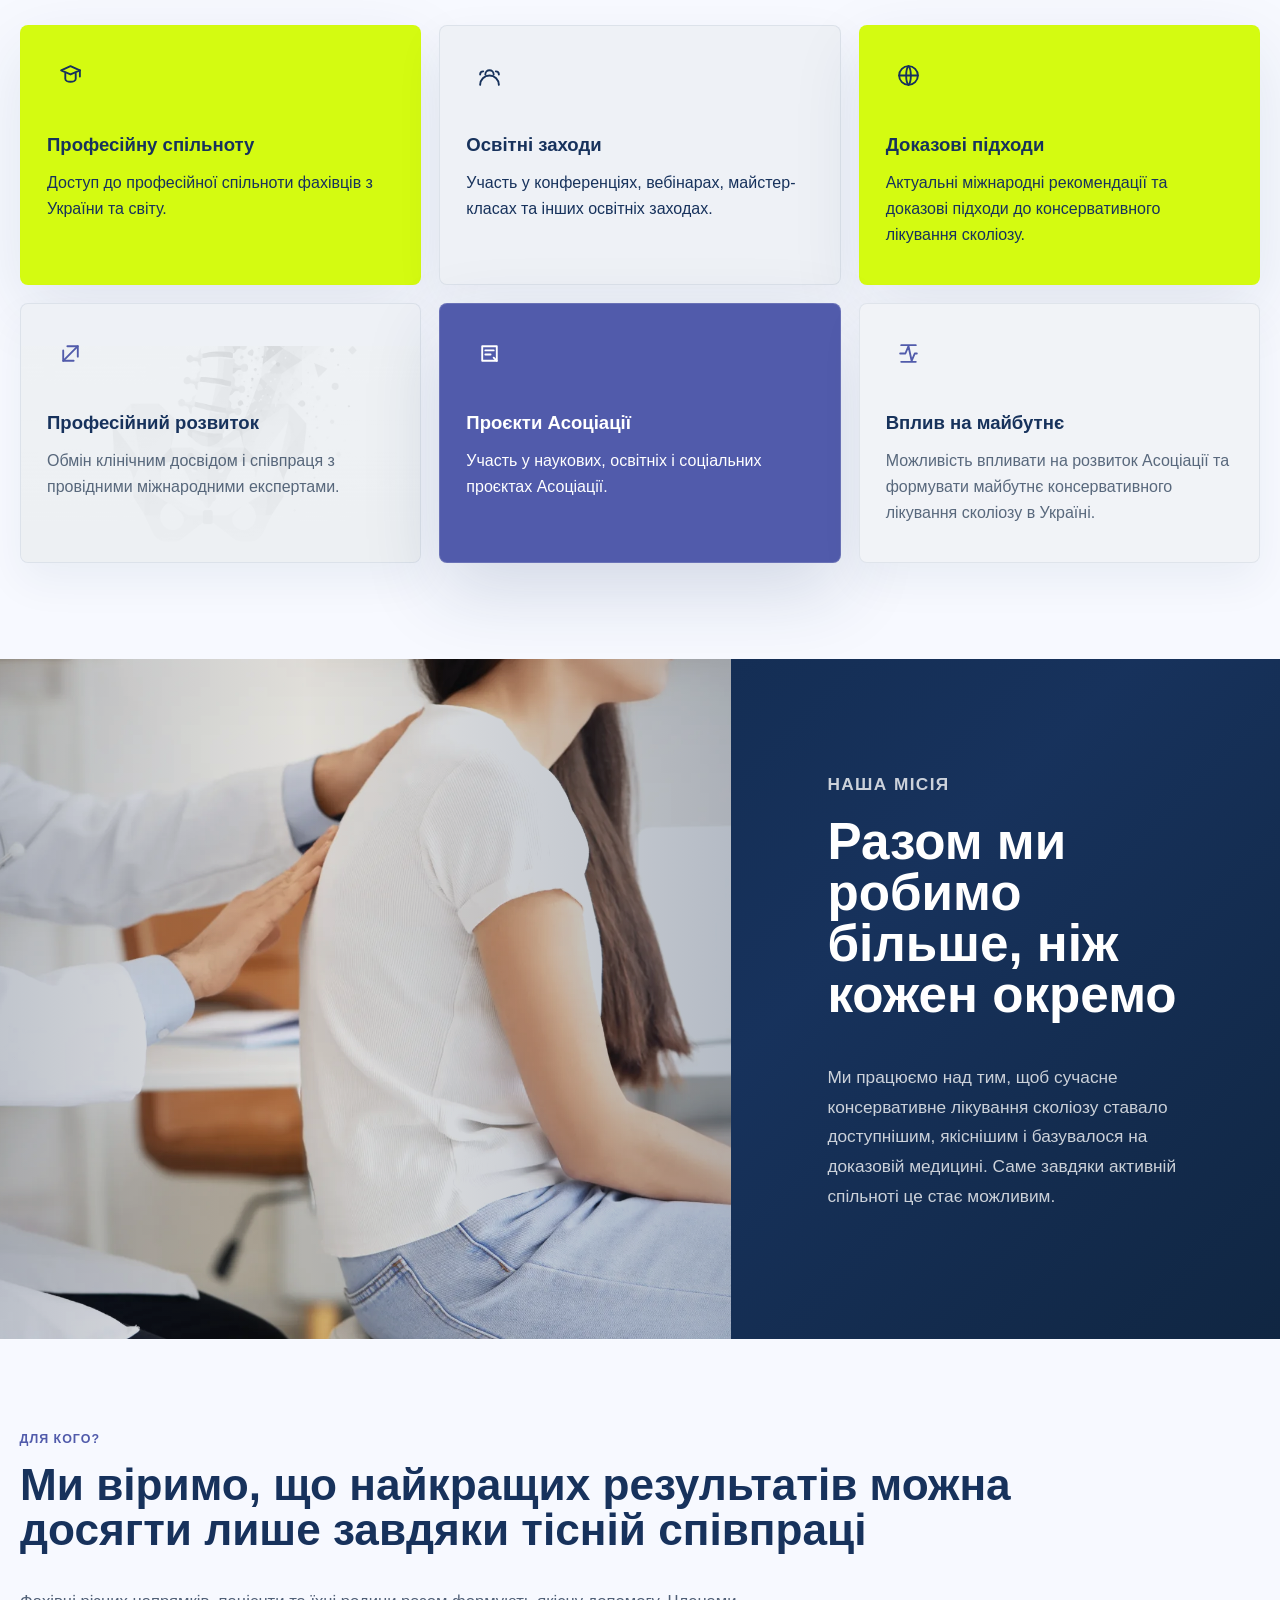
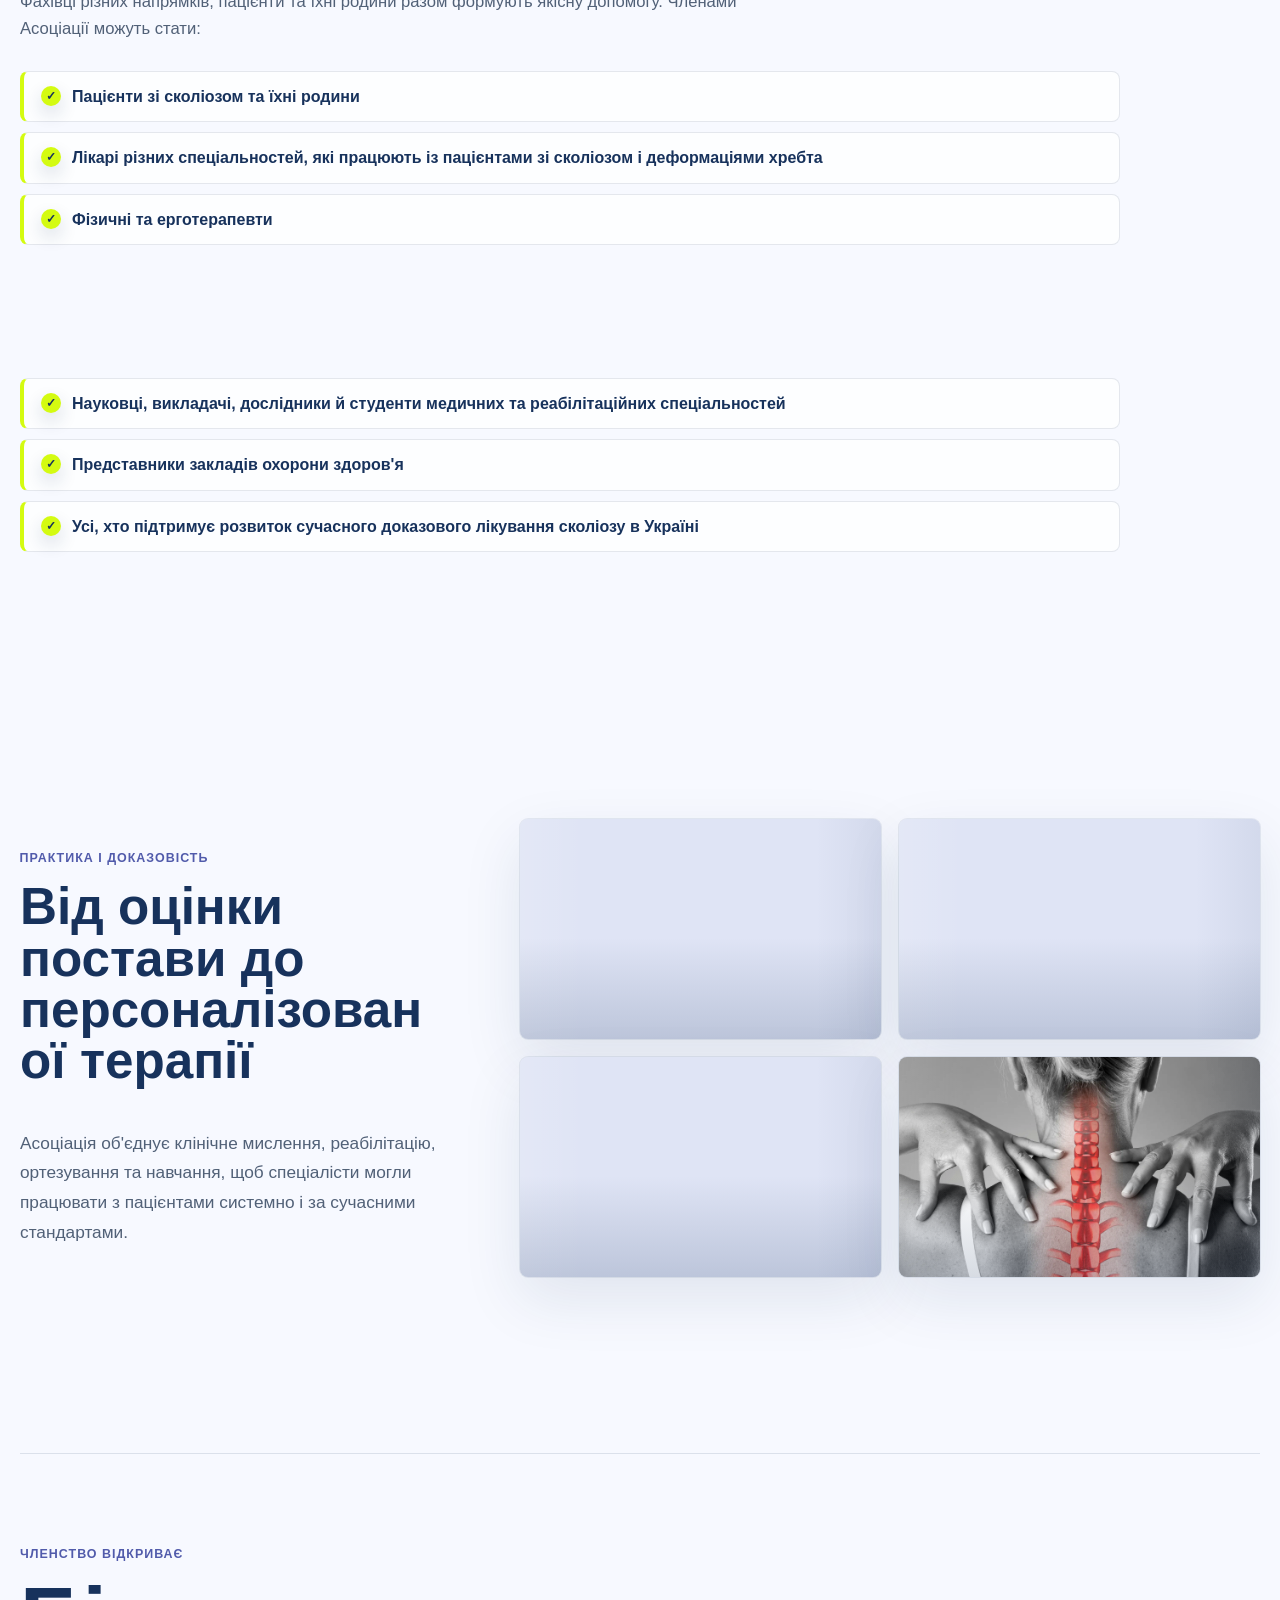
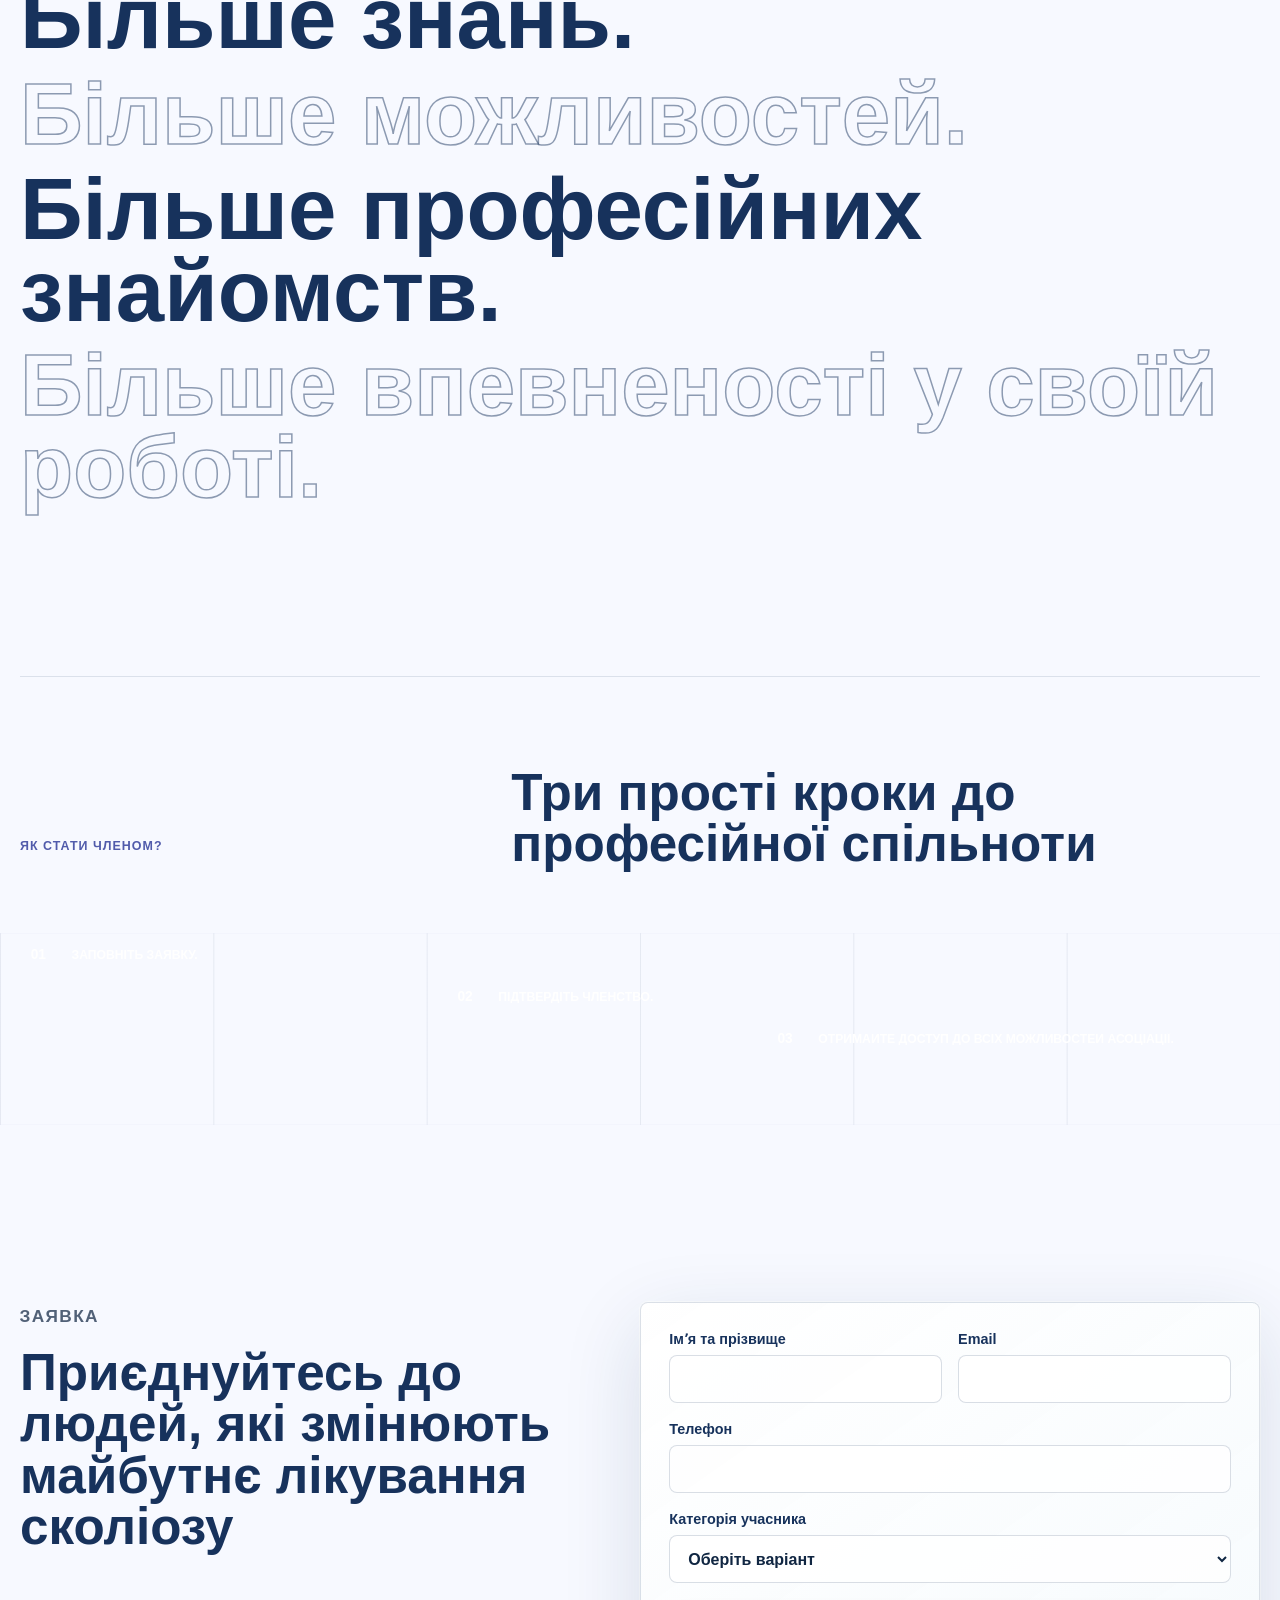
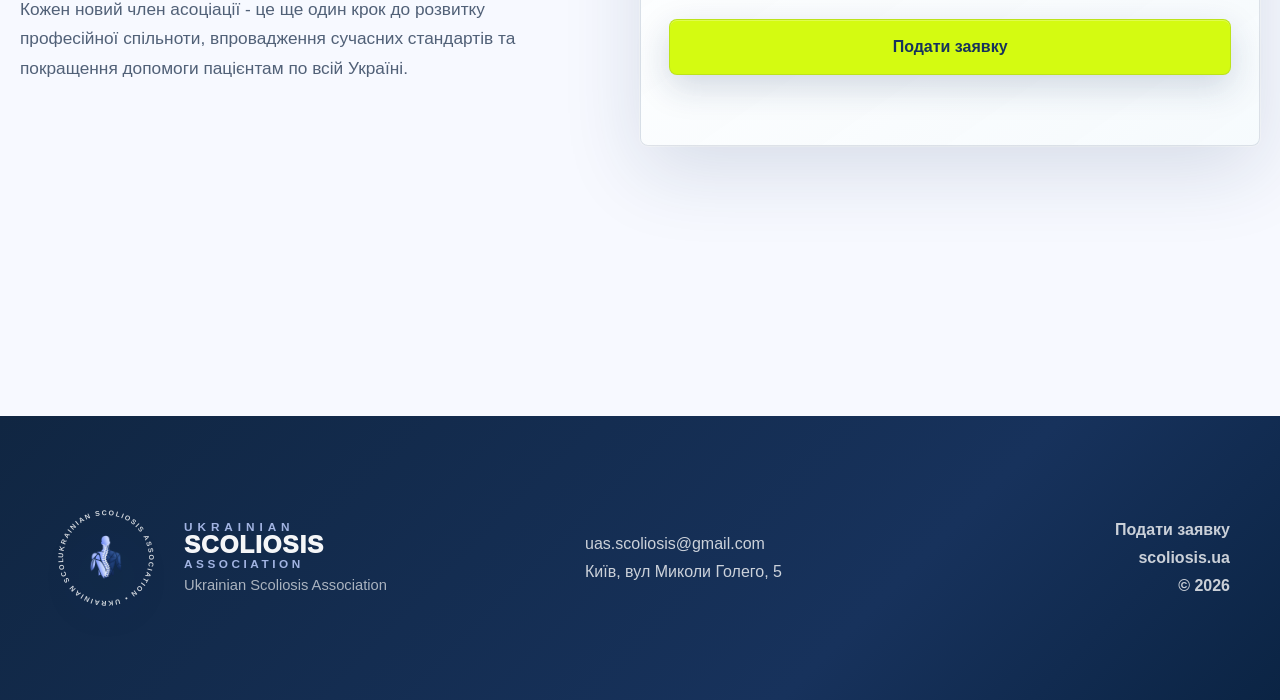
==== commit bbc4f169: "Add clean routes and bridge page transitions" ====
--- a/index.html
+++ b/index.html
@@ -16,7 +16,7 @@
       }
     </script>
     <link rel="icon" href="assets/images/logo-mark-transparent.webp" />
-    <link rel="stylesheet" href="styles/main.css?v=20260715-ios-logo-alpha-1" />
+    <link rel="stylesheet" href="styles/main.css?v=20260715-continuous-routes-1" />
   </head>
   <body class="is-loading">
     <div class="depth-backdrop" data-depth-backdrop aria-hidden="true">
@@ -85,10 +85,10 @@
 
       <nav class="site-nav" aria-label="Основна навігація" data-i18n-aria="nav.aria">
         <a href="#top" data-i18n="nav.home" aria-current="page">Головна</a>
-        <a href="partners.html" data-i18n="nav.partners">Партнери</a>
-        <a href="expert-council.html" data-i18n="nav.council">Експертна рада</a>
-        <a href="leadership.html" data-i18n="nav.leadership">Керівництво</a>
-        <a href="events.html" data-i18n="nav.events">Події</a>
+        <a href="/partners" data-i18n="nav.partners">Партнери</a>
+        <a href="/expert-council" data-i18n="nav.council">Експертна рада</a>
+        <a href="/leadership" data-i18n="nav.leadership">Керівництво</a>
+        <a href="/events" data-i18n="nav.events">Події</a>
       </nav>
 
       <div class="header-actions">
@@ -521,6 +521,6 @@
       </div>
     </footer>
 
-    <script type="module" src="scripts/main.js?v=20260715-ios-logo-alpha-1"></script>
+    <script type="module" src="scripts/main.js?v=20260715-continuous-routes-1"></script>
   </body>
 </html>
--- a/styles/main.css
+++ b/styles/main.css
@@ -1,6 +1,6 @@
 @import url("./base/base.css?v=20260704-native-pointer-cursor-1");
 @import url("./utilities/motion.css?v=20260703-no-scroll-animations-1");
-@import url("./components/loader.css?v=20260715-ios-logo-alpha-1");
+@import url("./components/loader.css?v=20260715-continuous-routes-1");
 @import url("./components/header.css?v=20260714-mobile-menu-transition-1");
 @import url("./sections/hero.css?v=20260703-safari-hero-anchor-1");
 @import url("./sections/content.css?v=20260704-static-sections-1");
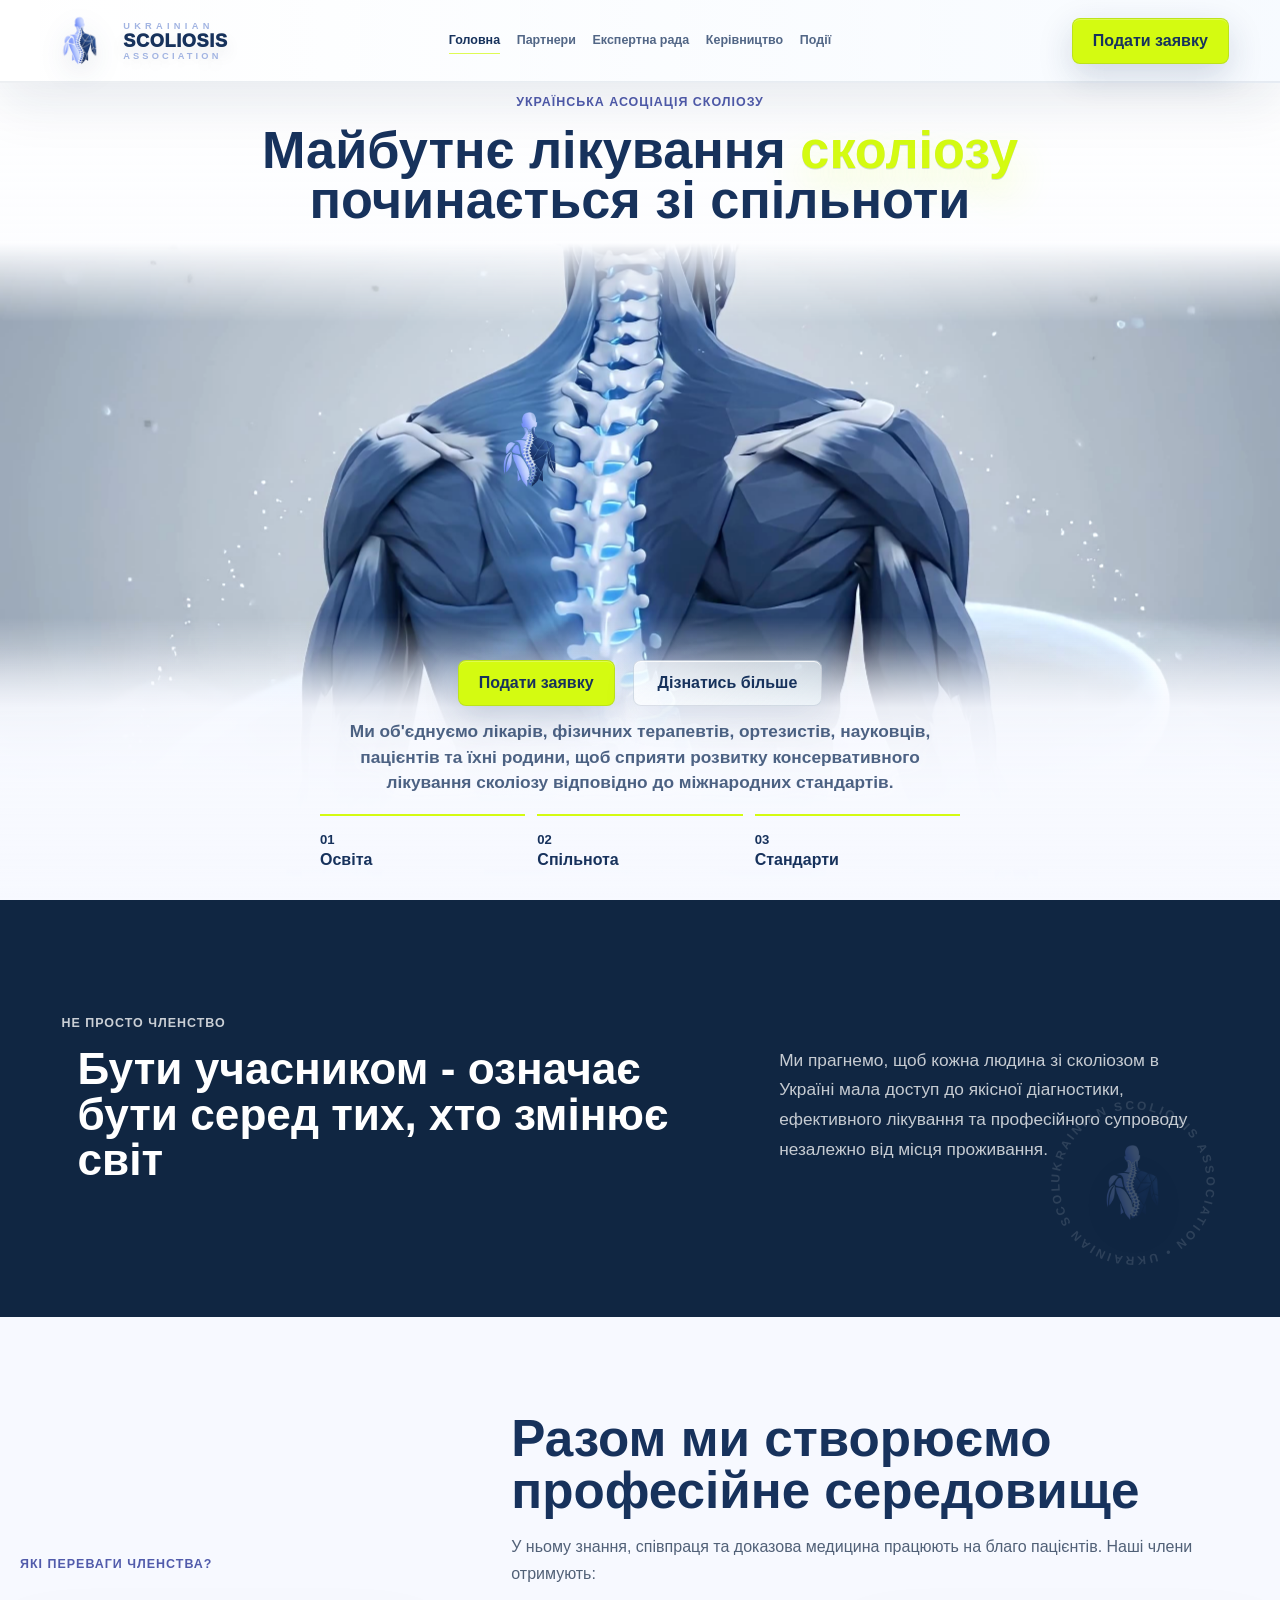
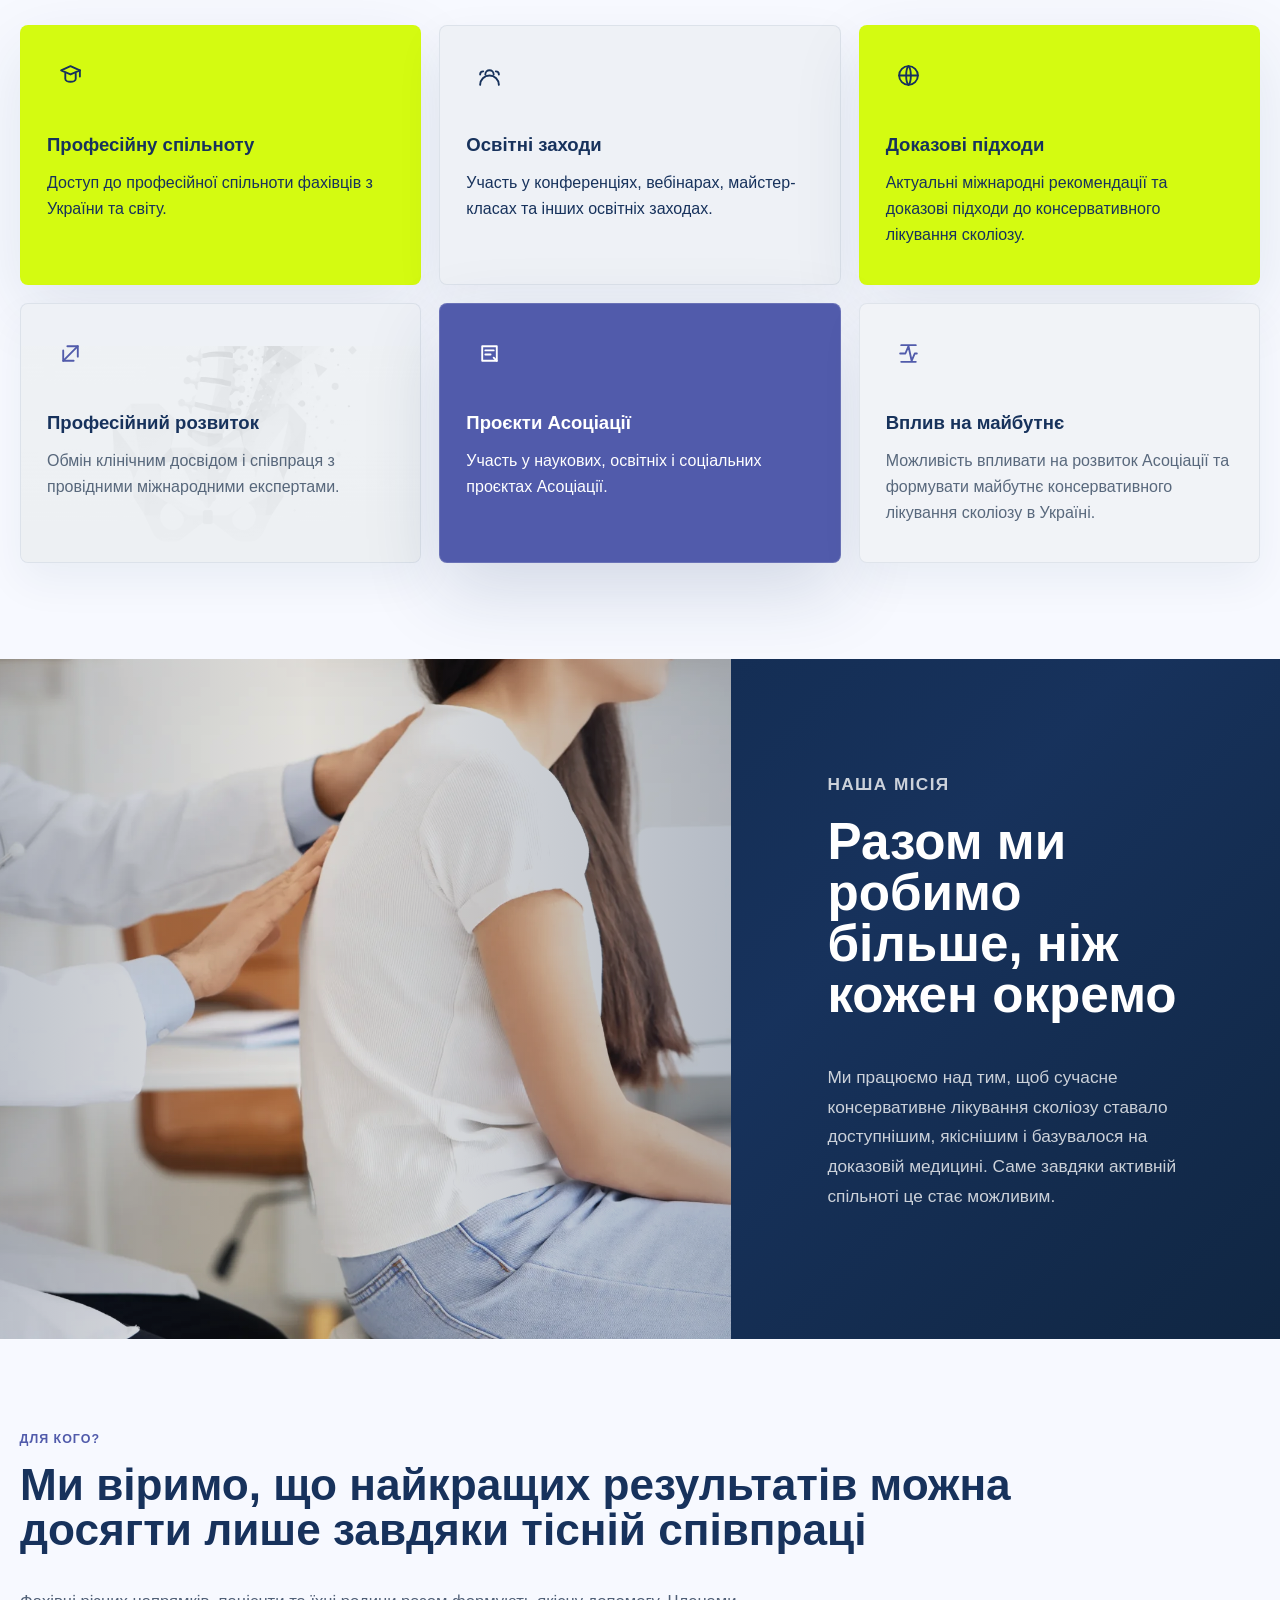
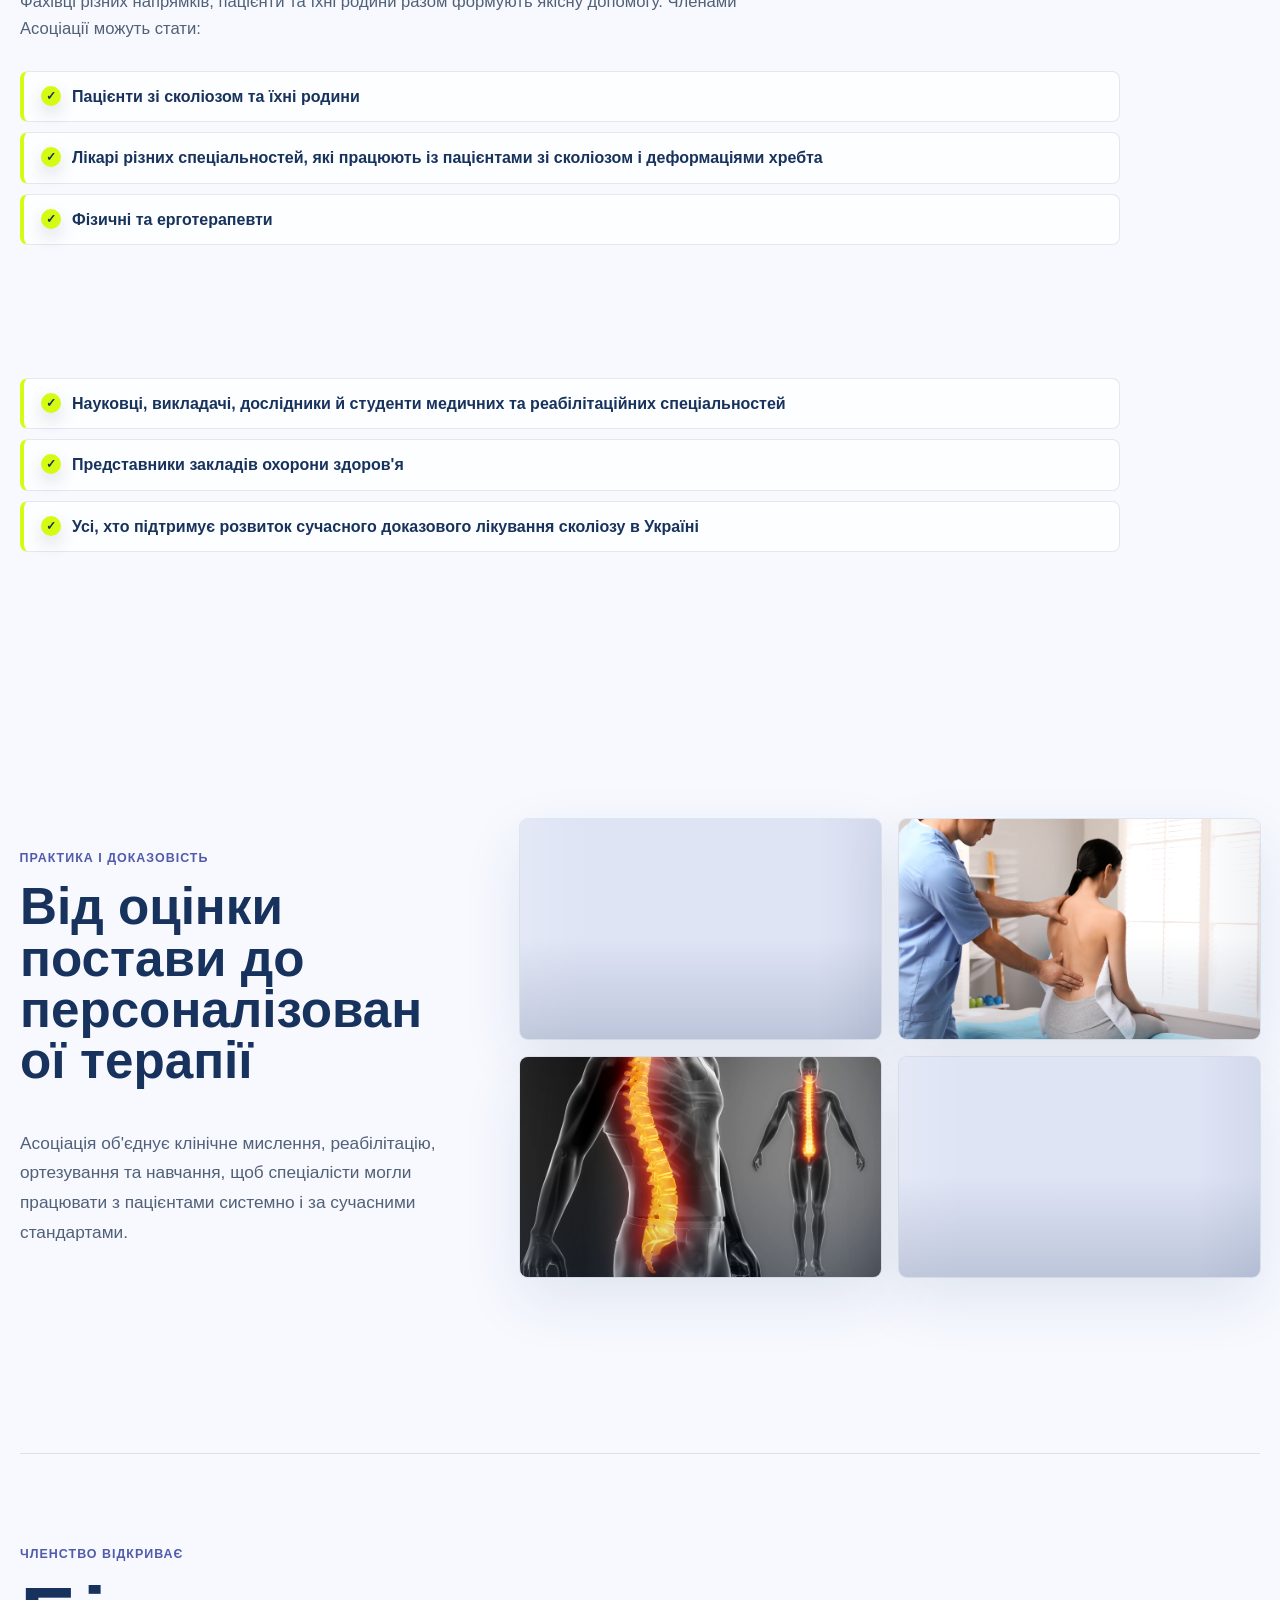
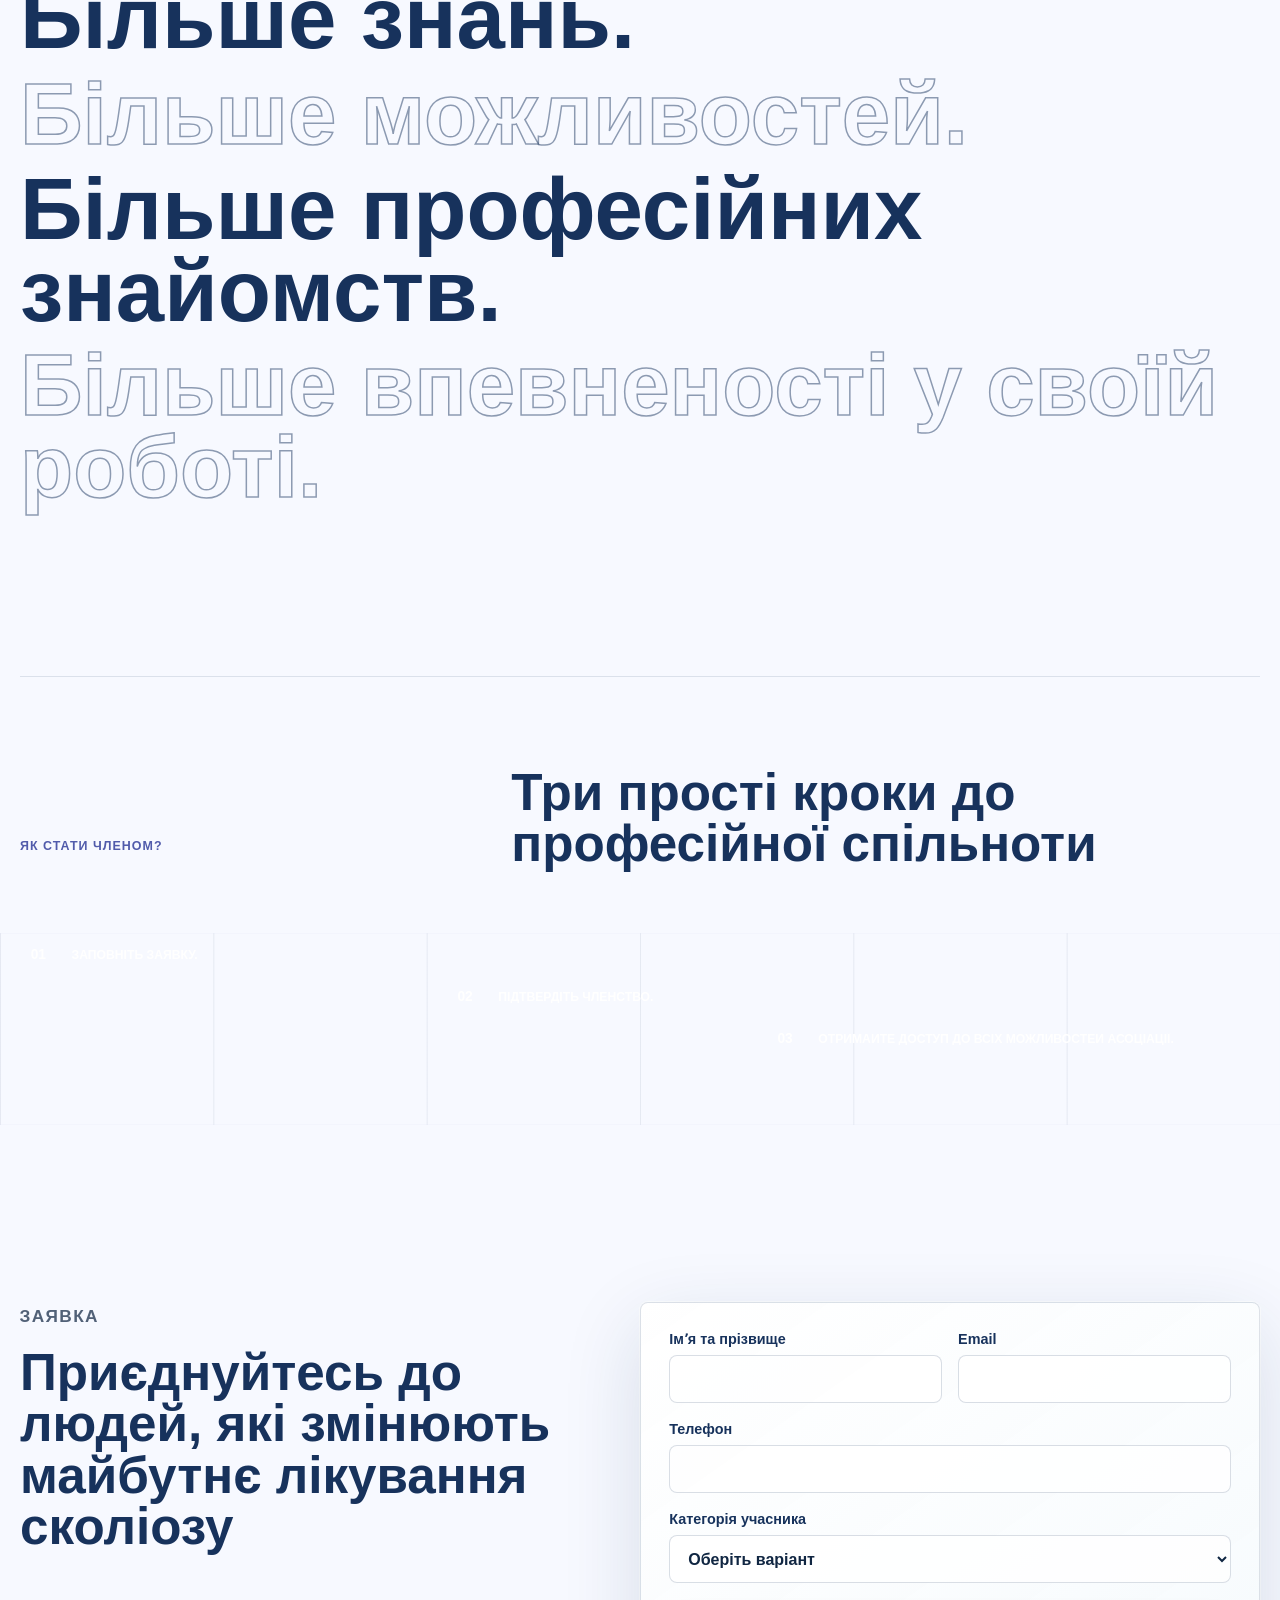
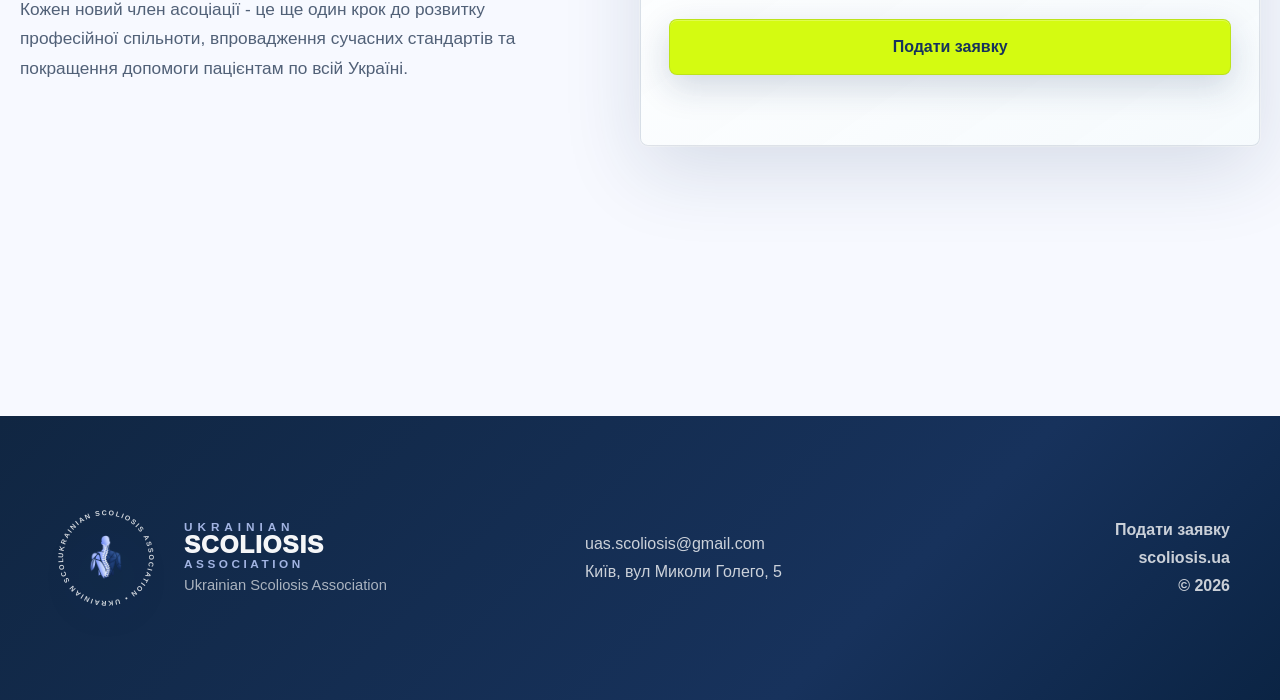
==== commit cddea9df: "Remove page transition animation" ====
--- a/index.html
+++ b/index.html
@@ -10,13 +10,8 @@
     />
     <meta name="theme-color" content="#17325C" />
     <title data-i18n-title="meta.title">Українська асоціація сколіозу - членство для спеціалістів</title>
-    <script>
-      if (sessionStorage.getItem("scoliosis-page-transition") === "1") {
-        document.documentElement.classList.add("is-transition-boot");
-      }
-    </script>
     <link rel="icon" href="assets/images/logo-mark-transparent.webp" />
-    <link rel="stylesheet" href="styles/main.css?v=20260715-continuous-routes-1" />
+    <link rel="stylesheet" href="styles/main.css?v=20260715-main-loader-only-1" />
   </head>
   <body class="is-loading">
     <div class="depth-backdrop" data-depth-backdrop aria-hidden="true">
@@ -521,6 +516,6 @@
       </div>
     </footer>
 
-    <script type="module" src="scripts/main.js?v=20260715-continuous-routes-1"></script>
+    <script type="module" src="scripts/main.js?v=20260715-main-loader-only-1"></script>
   </body>
 </html>
--- a/styles/main.css
+++ b/styles/main.css
@@ -1,11 +1,11 @@
 @import url("./base/base.css?v=20260704-native-pointer-cursor-1");
 @import url("./utilities/motion.css?v=20260703-no-scroll-animations-1");
-@import url("./components/loader.css?v=20260715-continuous-routes-1");
+@import url("./components/loader.css?v=20260715-main-loader-only-1");
 @import url("./components/header.css?v=20260714-mobile-menu-transition-1");
 @import url("./sections/hero.css?v=20260703-safari-hero-anchor-1");
 @import url("./sections/content.css?v=20260704-static-sections-1");
 @import url("./components/form.css?v=20260704-mobile-input-zoom-1");
 @import url("./components/footer.css?v=20260703-logo-accent-a2b4e2-1");
-@import url("./pages.css?v=20260714-subtle-media-reveal-1");
+@import url("./pages.css?v=20260715-main-loader-only-1");
 @import url("./utilities/animations.css?v=20260715-ios-logo-alpha-1");
 @import url("./utilities/responsive.css?v=20260714-airy-menu-1");
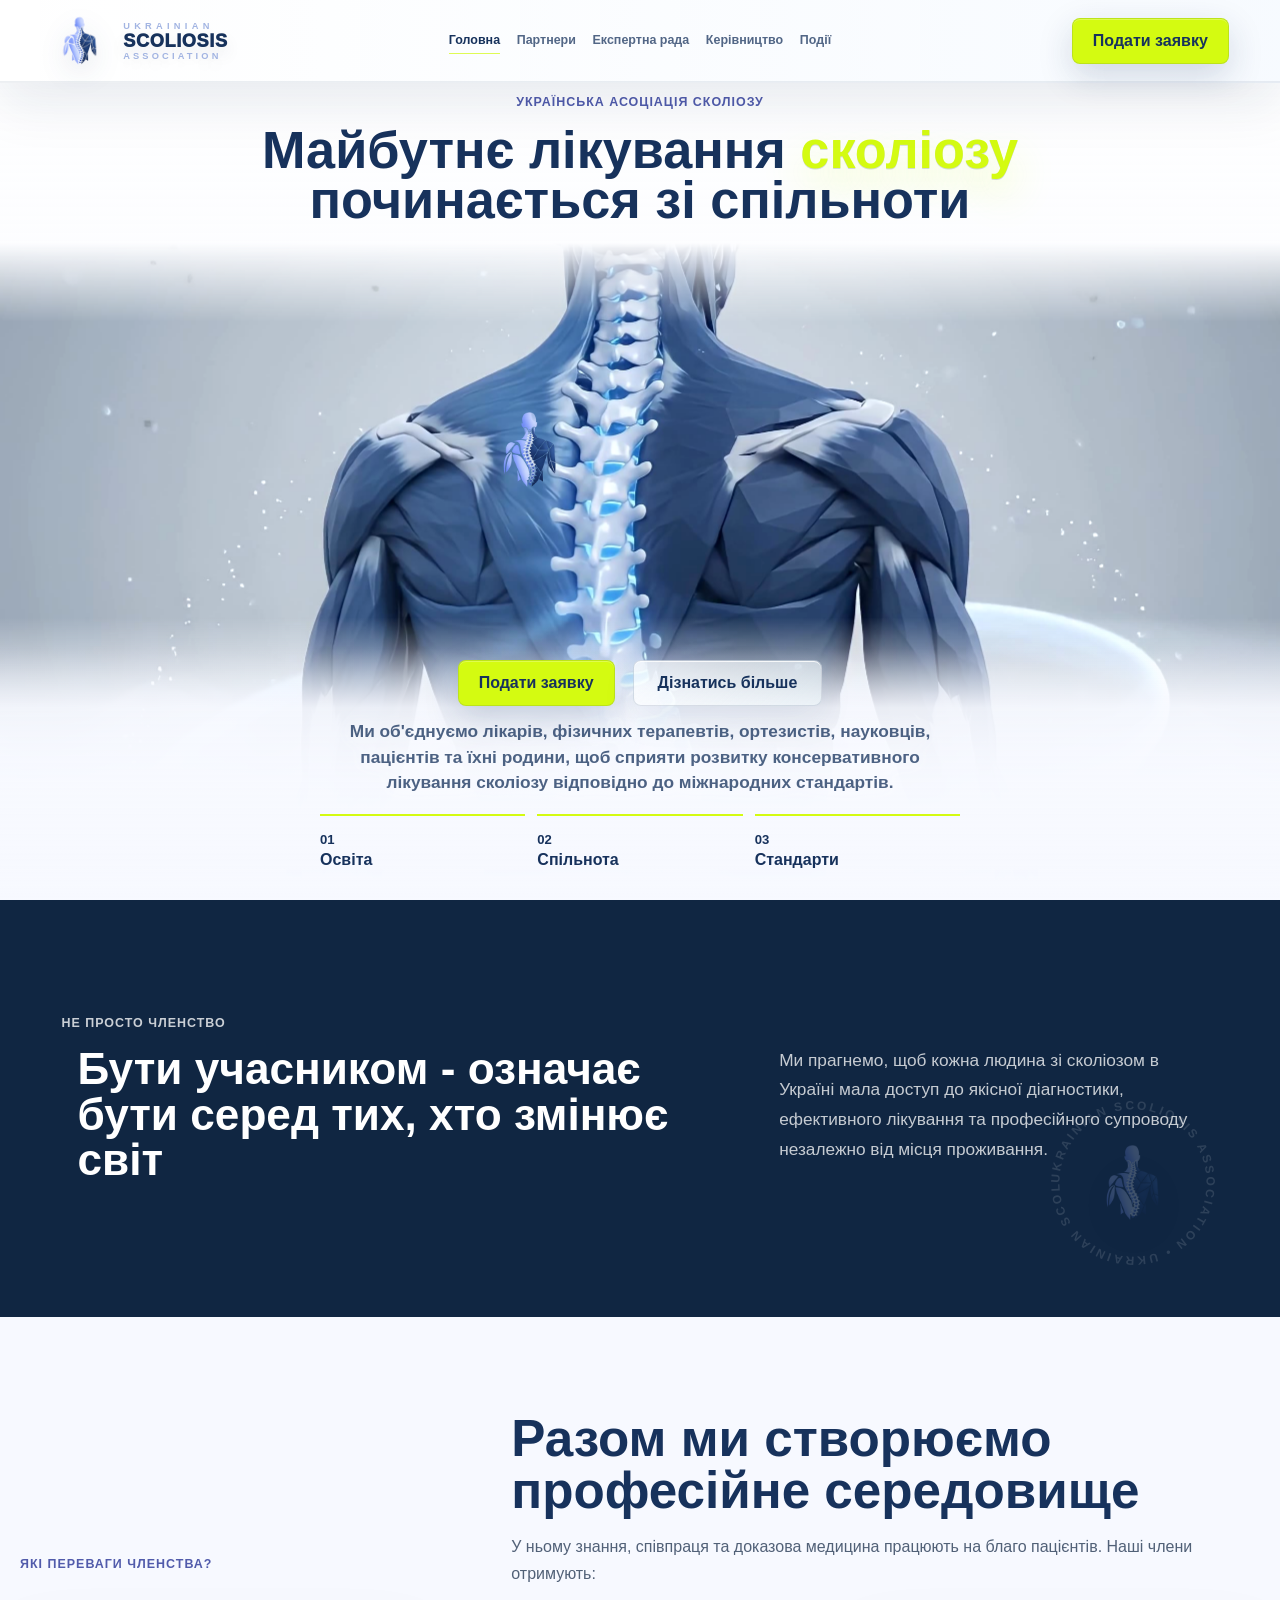
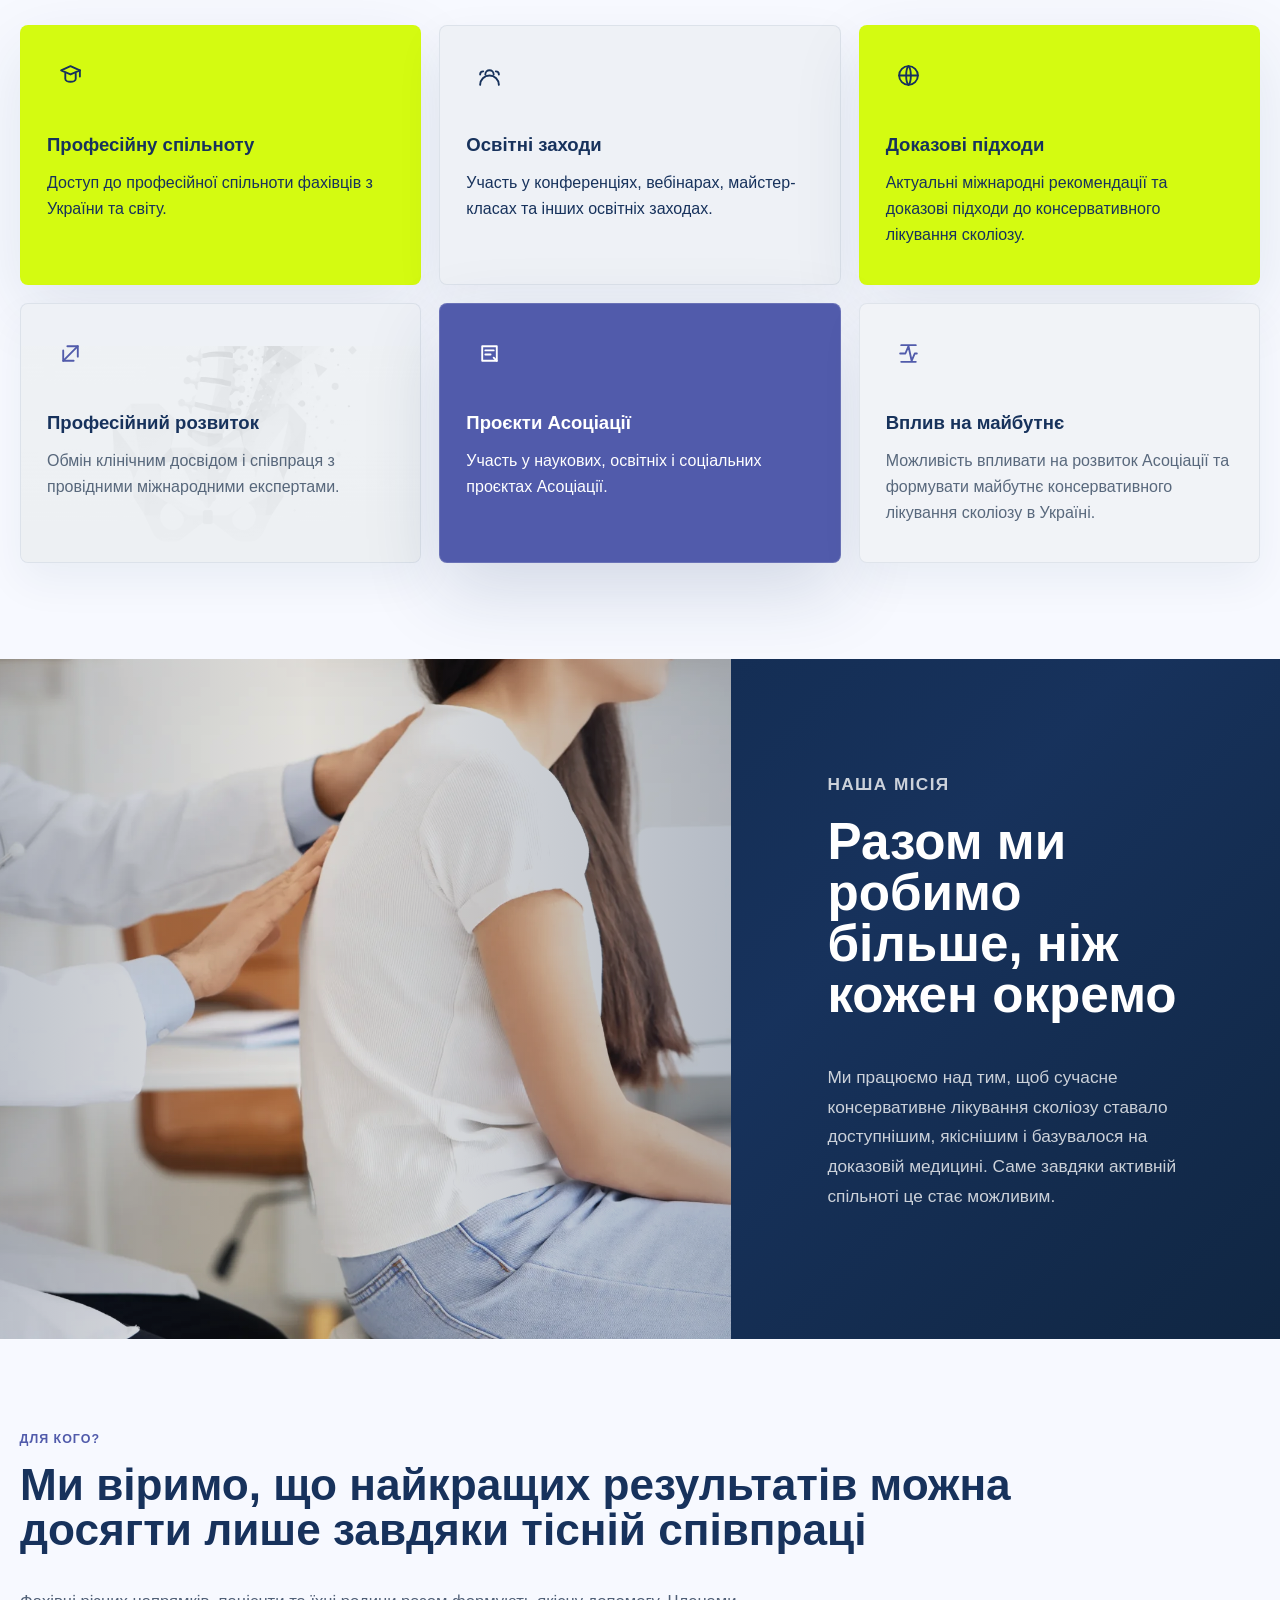
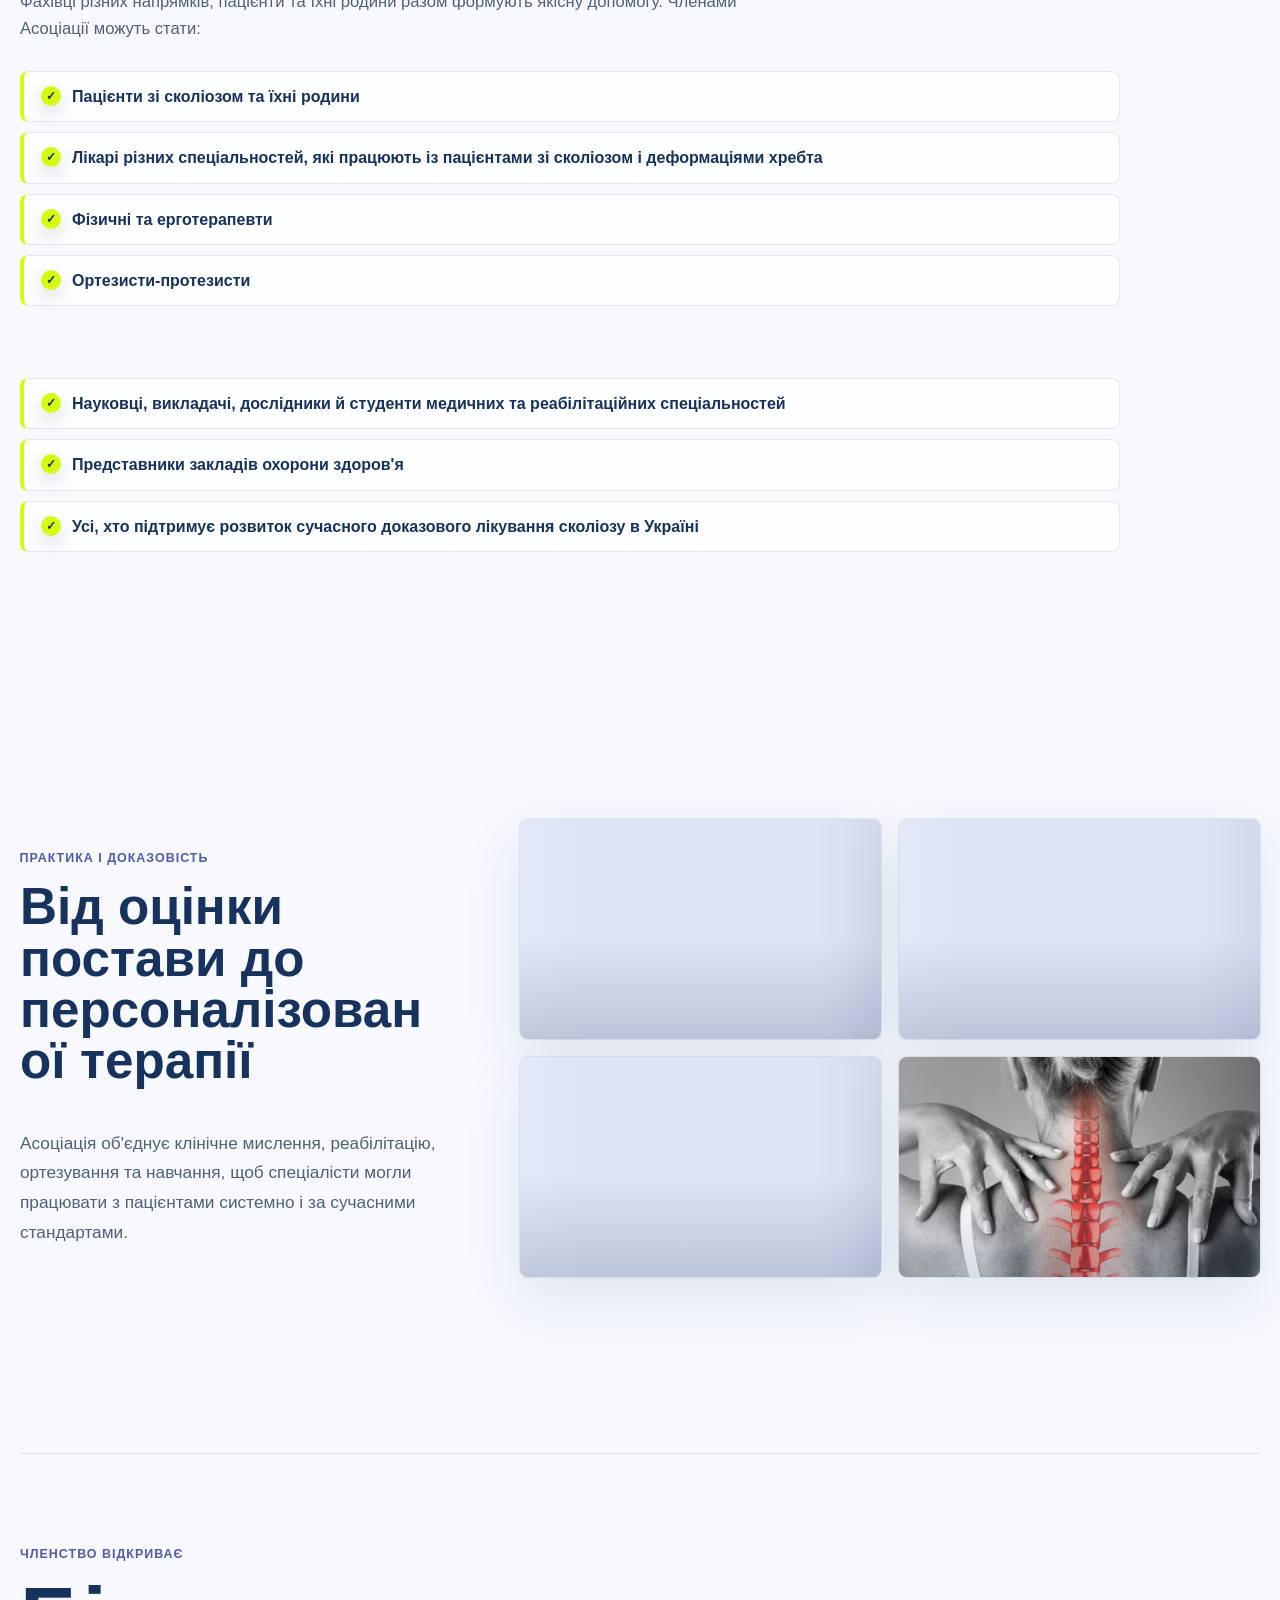
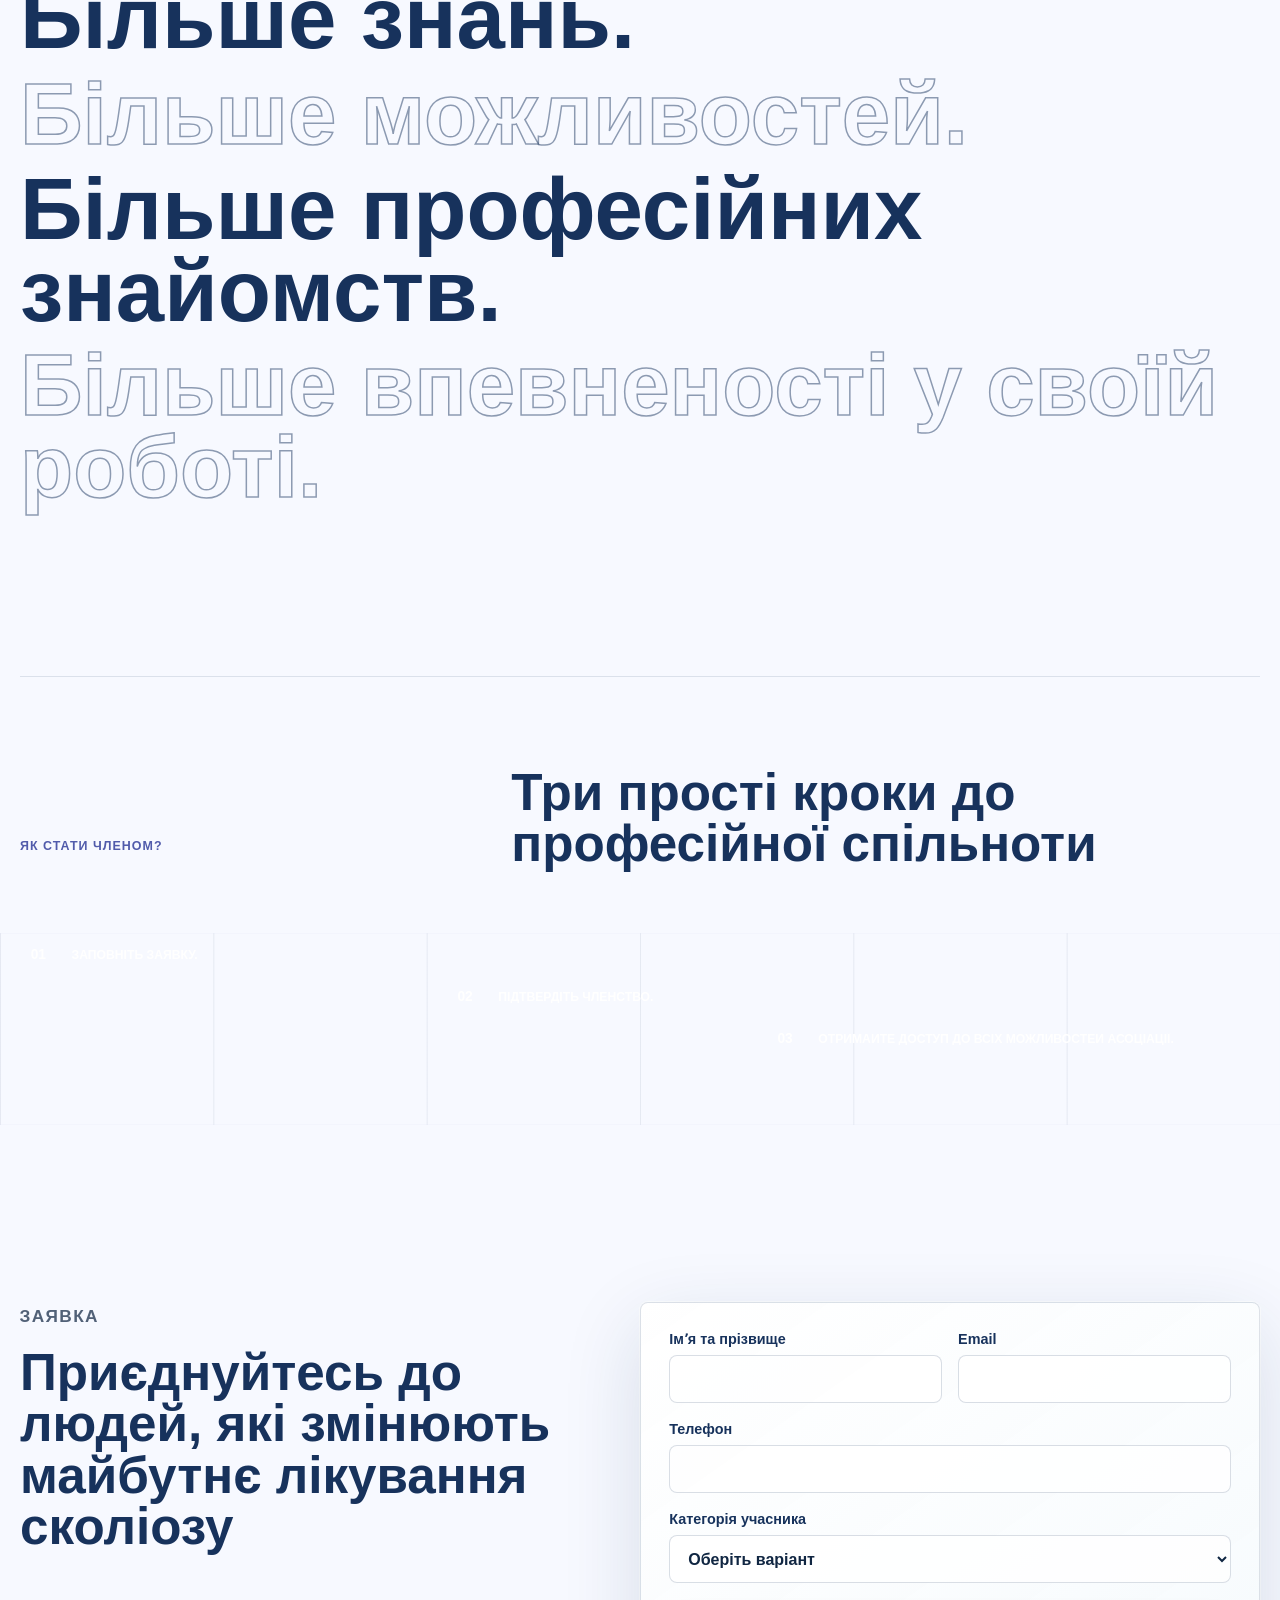
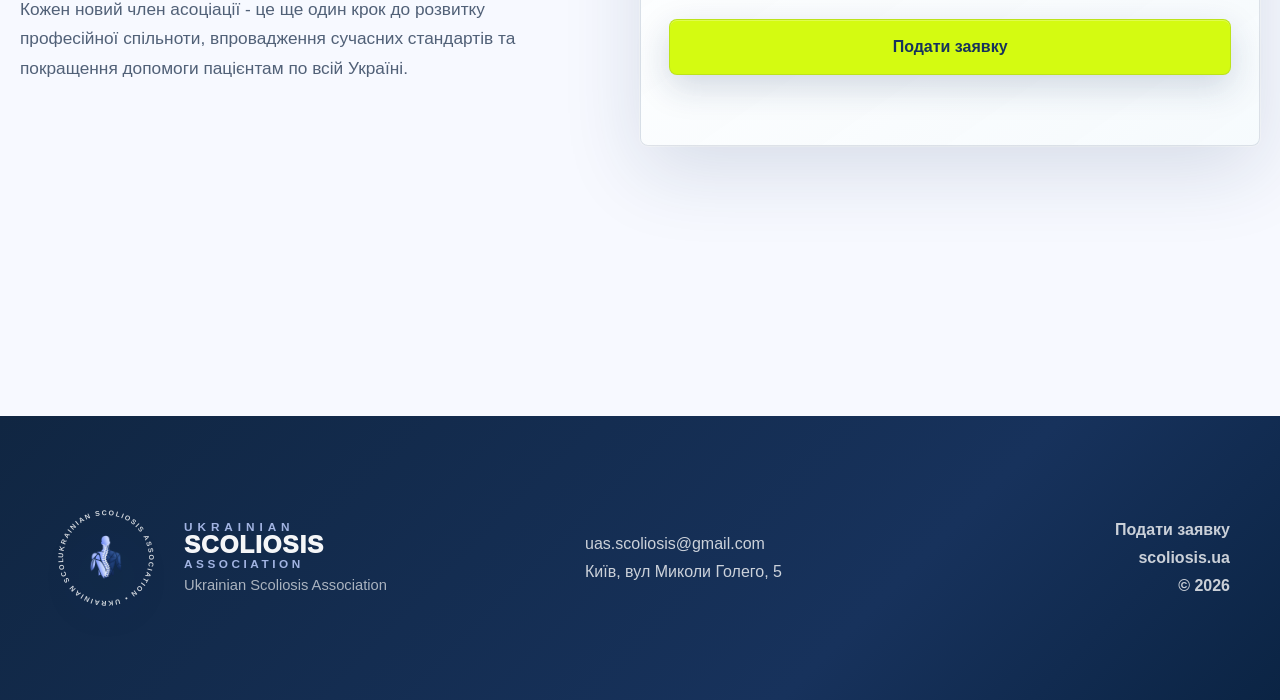
==== commit b0b89fc1: "Prevent expert image reveal flash" ====
--- a/index.html
+++ b/index.html
@@ -516,6 +516,6 @@
       </div>
     </footer>
 
-    <script type="module" src="scripts/main.js?v=20260715-main-loader-only-1"></script>
+    <script type="module" src="scripts/main.js?v=20260715-media-no-flash-1"></script>
   </body>
 </html>
